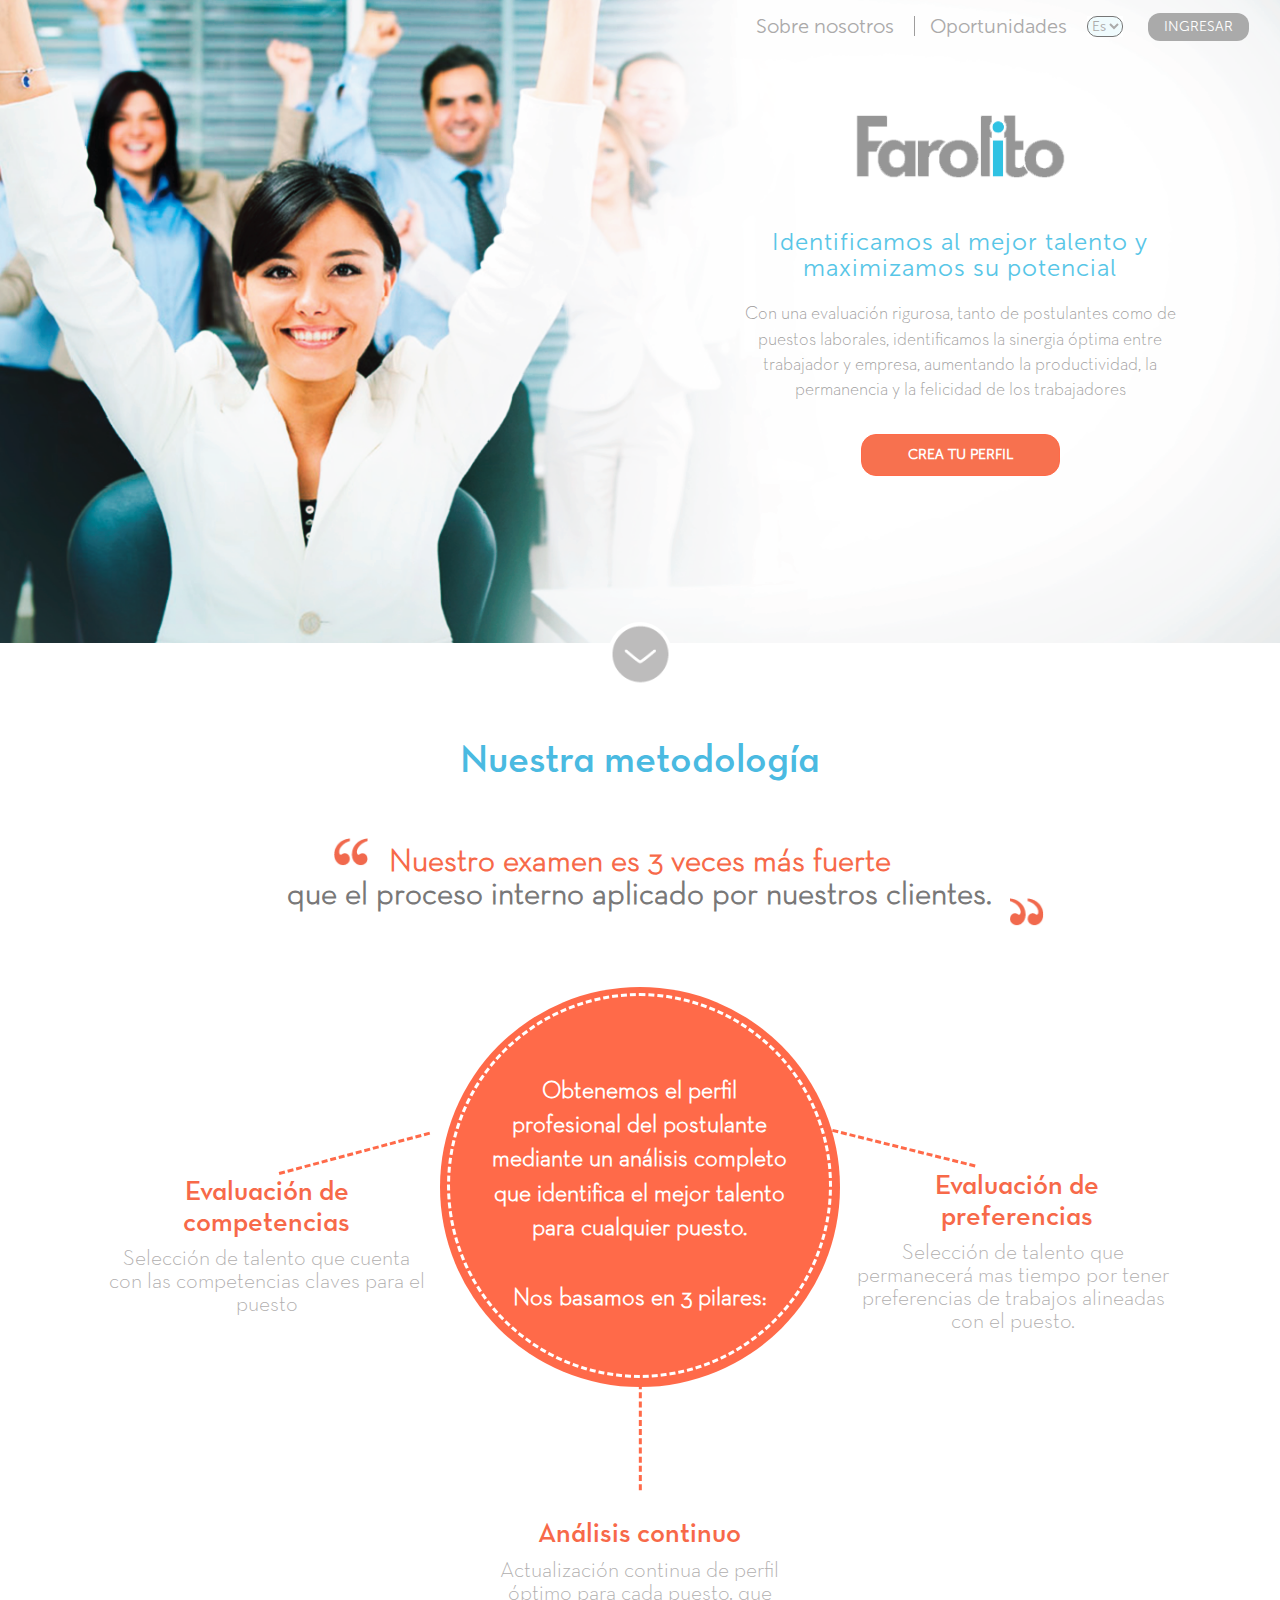
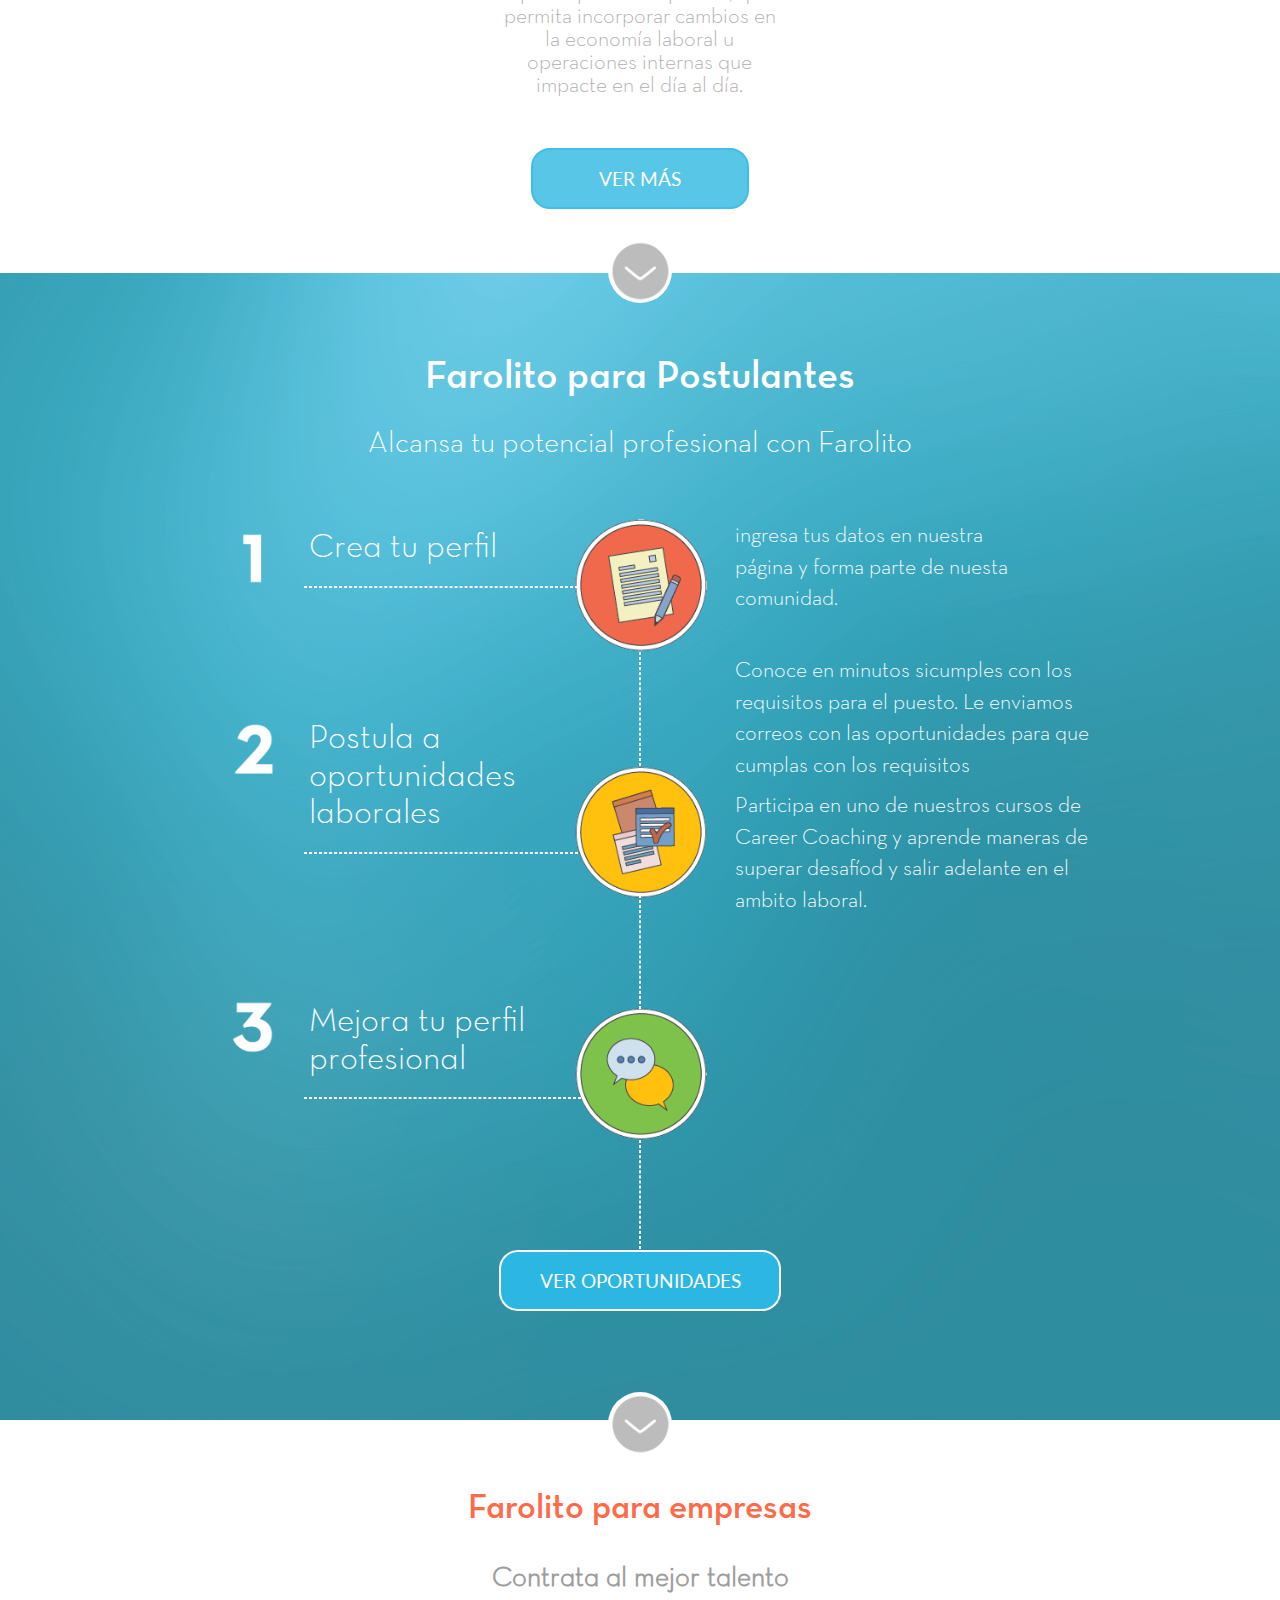
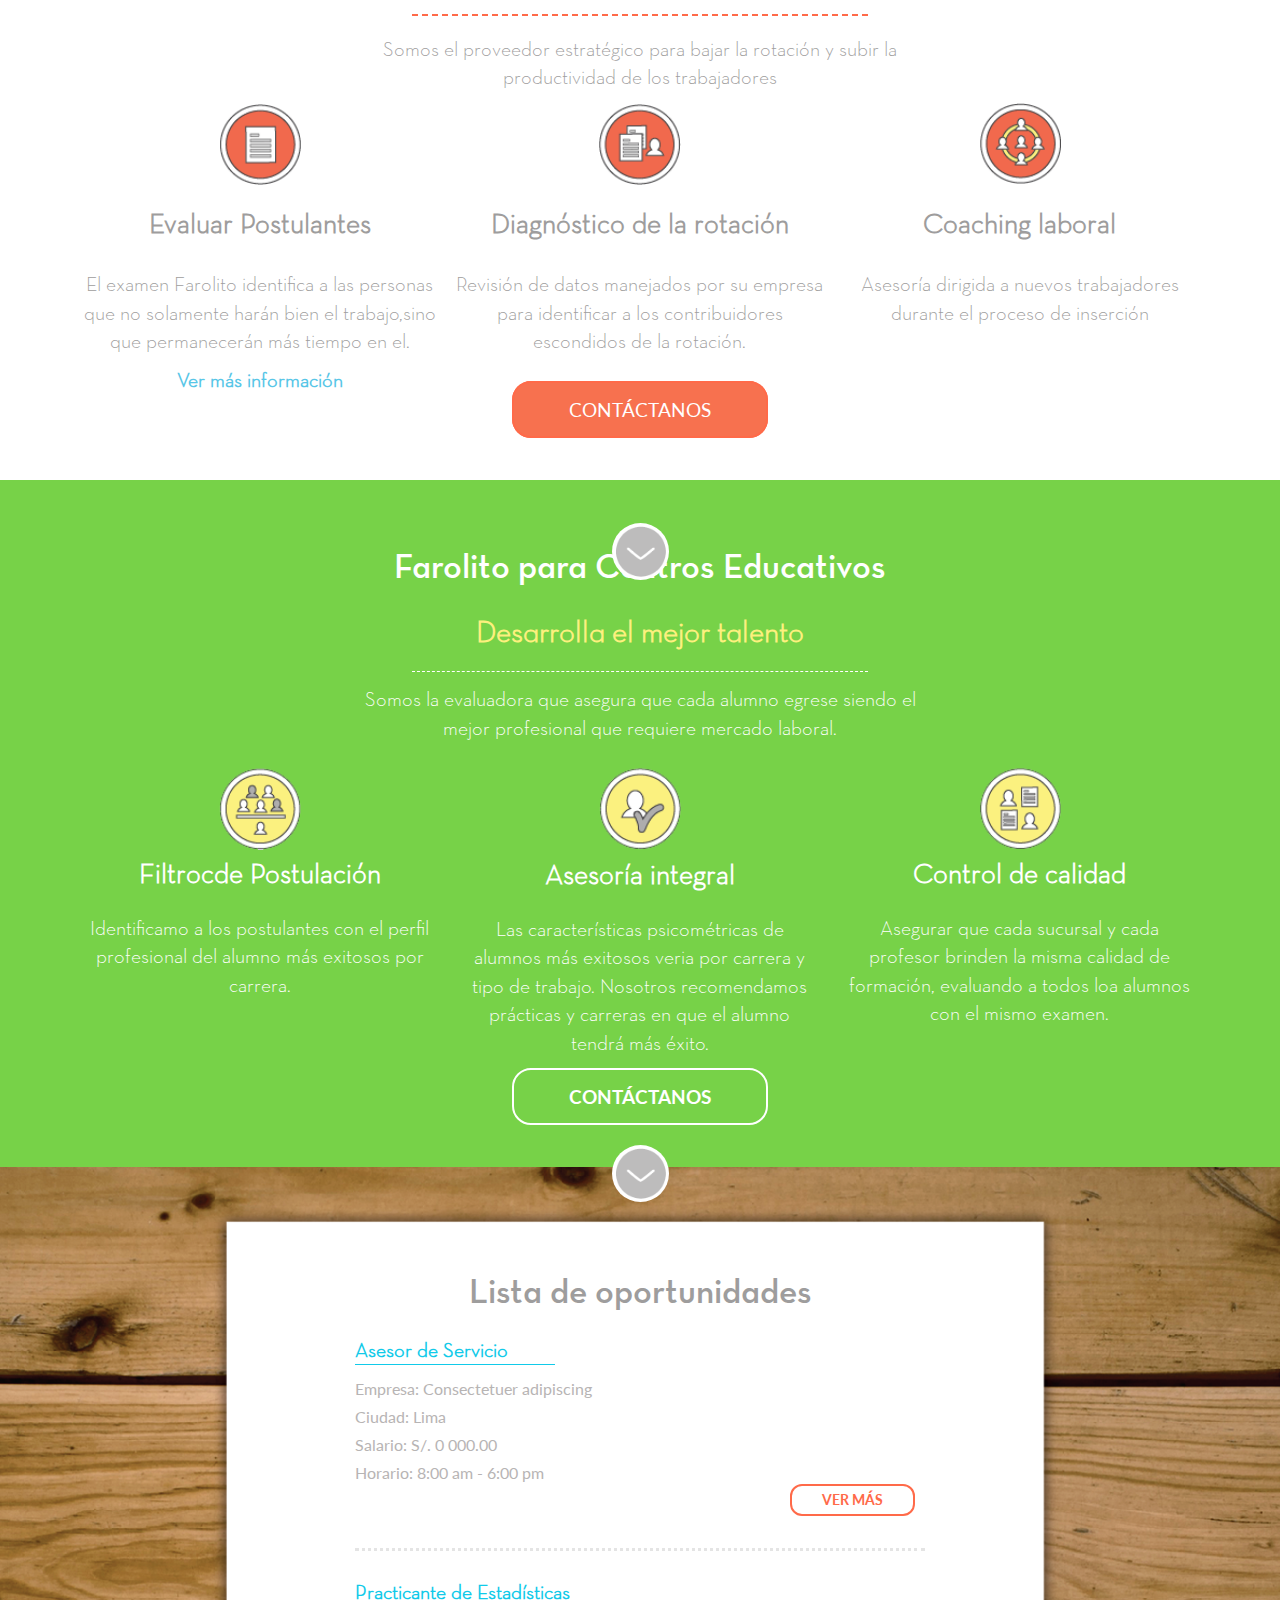
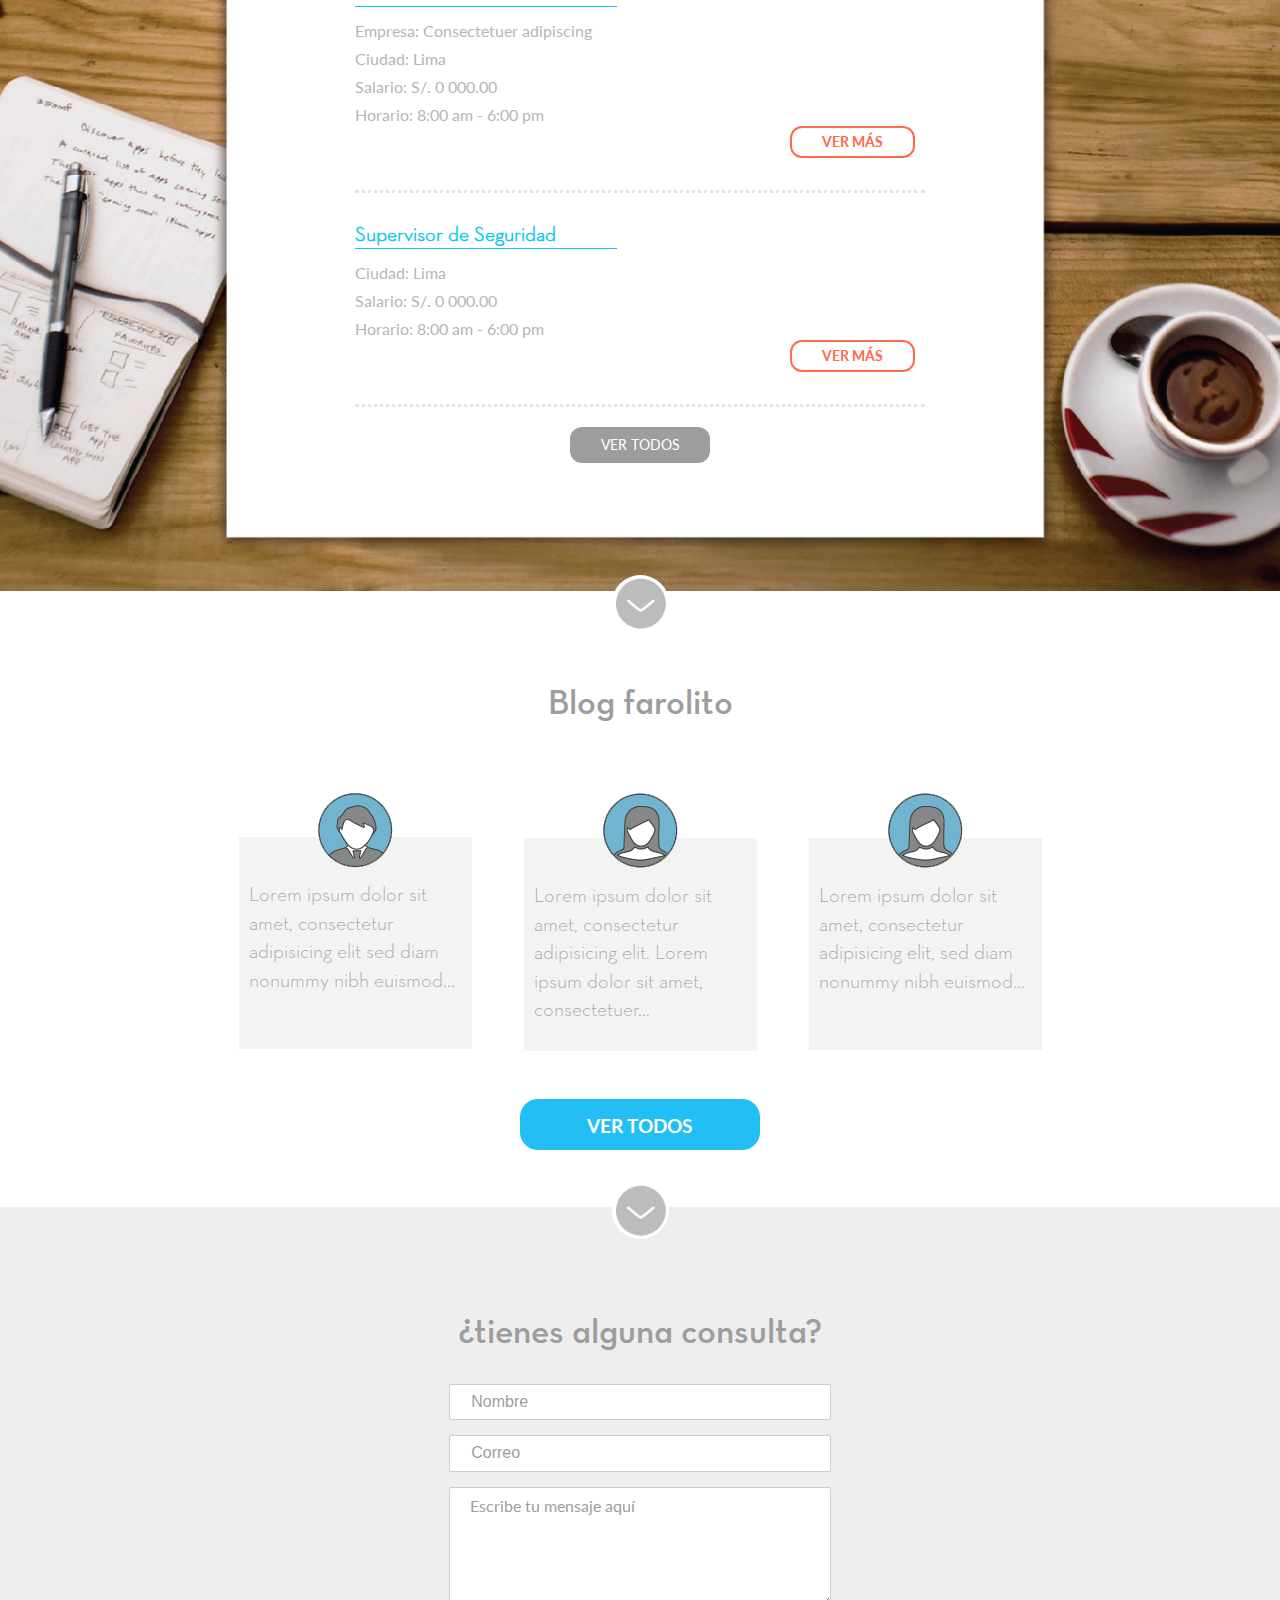
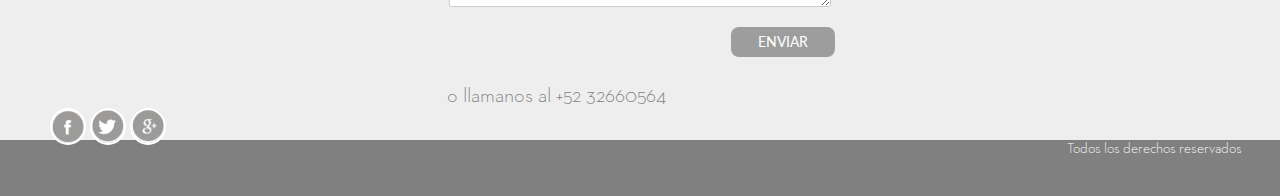
==== desktop/Farolito-master/farolito/index.html @ cf62aa0d "separando sección" ====
<!DOCTYPE>
<html>
	<head>
		<title>Farolito</title>
		<meta charset="utf-8">
		<link rel="icon" type="image/png" href="iconos/iconos-20-1.png">
		<link href='http://fonts.googleapis.com/css?family=Lato' rel='stylesheet' type='text/css'>
		<meta name="viewport" content="width=device-width, initial-scale=1.0, user-scalable=no">
		<link rel="stylesheet" type="text/css" href="stylesheets/main.css">
	</head>
	<body>
		<div class="container-fluid">
		<!-- home -->
			<section class="homepage">
				<nav class="navbar navbar-default nav-home">
					<div class="navbar-header">
						<a href="">
							<img src="iconos/iconos-20-1.png" class="logo-nav">
						</a>
						<button type="button" class="navbar-toggle collapsed" data-toggle="collapse" data-target="#bs-example-navbar-collapse-1">
						<span class="sr-only">Toggle navigation</span>
						<span class="icon-bar"></span>
						<span class="icon-bar"></span>
						<span class="icon-bar"></span>
						</button>
					</div>
					<div class="collapse navbar-collapse nav-lista" id="bs-example-navbar-collapse-1">
						<ul class="nav navbar-nav navbar-right">
							<li><a href="nosotros.html">Sobre nosotros</a></li>
							<li class="link-oportunidad"><a href="#oportunidades">Oportunidades</a></li>
							<li>
								<div class="styleSelect">
								<select>
									<option>Es</option>
									<option>In</option>
								</select>
							</div>
							</li>
							<form class="navbar-form navbar-left nav-home-boton" role="search">
								<button type="submit" class=" btn-default boton-home" data-toggle="modal" data-target=".bs-example-modal-lg">INGRESAR</button>
									<div class="modal fade bs-example-modal-lg" tabindex="-1" role="dialog" aria-labelledby="myLargeModalLabel" aria-hidden="true">
  									<div class="modal-dialog modal-lg">
									    <div class="modal-content">
									    	<div class="contactanos tex-center">
									    		<h2>Ingresa tu cuenta</h2>
									      	<input type="text" nombre="nombres" placeholder="Usuario">
													<input type="text" nombre="e-mail" placeholder="Contraseña">
									    	</div>
									    	<button type="submit" class=" botonpop btn-default boton-home" data-toggle="modal" data-target=".bs-example-modal-md">INGRESAR</button>
									    	<div class="preguntas">
													<p>¿Olvidaste tu contraseña?<br></p>
													<p>¿No estás resgistrado? creo tu cuenta aquí</p>
										 		</div>
									    </div>
							  		</div>
									</div>
							</form>
						</ul>
					</div>
				</nav>
				<div class="row">
					<div class="col-sm-6 mt-63"></div>
					<div class="col-md-6 col-sm-6 text-center text-principal">
						<div class="logo">
							<img src="iconos/iconos-20.png">
						</div>
						<div class="inicio-home">
							<div class="lema">
								<h1>Identificamos al mejor talento y maximizamos su potencial</h1>
							</div>
							<div class="descripcion">
								<p class="hidden-xs">Con una evaluación rigurosa, tanto de postulantes como de puestos laborales, identificamos la sinergia óptima entre trabajador y empresa, aumentando la productividad, la permanencia y la felicidad de los trabajadores</p>
								<p class="hidden-sm hidden-md hidden-lg">Con una evaluación rigurosa, identificamos la sinergia óptima entre trabajador y empresa, aumentando la productividad, la permanencia y la felicidad de los trabajadores.</p>
							</div>
						</div>
						<img class=" img-media hidden-sm hidden-md hidden-lg"src="img/img-05.jpg">
						<a href=""class="boton-perfil">CREA TU PERFIL</a>
					</div>
				</div>
				<div class="arrow-homepage text-center hidden-xs">
					<a href="#metodologia">
						<img src="iconos/iconos-15.png">
					</a>
				</div>
			</section>
		<!-- termina HOME -->
		<!-- metodología -->
			<section id="metodologia"class="metodologia text-center">
				<h2 class="subtitulos">Nuestra metodología</h2>
				<div class="row ">
					<div class="col-md-1 col-sm-1 hidden-xs comilla-izquierda">
						<img src="iconos/iconos-17.png">
					</div>	
					<div class="col-sm-10 metodo-intro">
						<p class="hidden-xs">Nuestro examen es 3 veces más fuerte </p>
						<h5 class="hidden-xs">que el proceso interno aplicado por nuestros clientes.</h5>
					</div>	
					<div class="col-sm-1 hidden-xs comilla-derecha">
						<a href="#metodologia">
							<img src="iconos/iconos-18.png">
						</a>
					</div>
				</div>
				<div class="row pilares">
					<div class="col-md-1"></div>
					<div class="col-sm-3 pilar-1">
						<div class="line-izquierda hidden-xs"></div>
						<h3>Evaluación de competencias</h3>
						<span>Selección de talento que cuenta con las competencias claves para el puesto</span>
					</div>
					<div class="line-metodo hidden-sm hidden-md hidden-lg"></div>
					<div class="col-sm-4">
						<div class="circulo-externo hidden-xs">
							<div class="circulo-interno">
								<div class="home-metodologia">
									<p>Obtenemos el perfil profesional del postulante mediante un análisis completo que identifica el mejor talento para cualquier puesto.</p>
									<div class="circulo-p">
										<p>Nos basamos en 3 pilares:</p>
									</div>
								</div>
								<div class="hover-metodologia hidden">
									<h2>"El corazón de nuestra metodología es nuestro propio examen"</h2>
									<img src="img/img-m.png">
								</div>
							</div>
						</div>
						<div class="line-pilar-vertical hidden-xs"></div>
						<div class="pilar-2">
							<h3>Análisis continuo</h3>
							<span>Actualización continua de perfil óptimo para cada puesto, que permita incorporar cambios en la economía laboral u operaciones internas que impacte en el día al día.</span>
							<div class="boton-metodlogia hidden-xs">VER MÁS</div>
						</div>
					</div>
					<div class="line-metodo hidden-sm hidden-md hidden-lg"></div>
					<div class="col-sm-3 pilar-3">
						<div class="line-derecha hidden-xs"></div>
						<h3>Evaluación de preferencias</h3>
						<span>Selección de talento que permanecerá mas tiempo por tener preferencias de trabajos alineadas con el puesto.<span>
					</div>
				</div>
				<div class="arrow-homepage-metodolo text-center hidden-xs">
					<a href="#postulantes">
						<img src="iconos/iconos-15.png">
					</a>
				</div>
			</section>
		<!-- termino de Metodología -->
		<!-- farolito para Postulantes -->
			<section id="postulantes" class="farolito-postulantes text-center">
				<div class="container">
					<h2>Farolito para Postulantes</h2>
					<p class="hidden-xs">Alcansa tu potencial profesional con Farolito</p>
					<div class="row postulante-perfil">
						<div class="col-sm-2 number-one-postulantes">
							<img src="iconos/numeros-39.png">
						</div>
						<div class="col-sm-3 perfil-postulante">
							<h4 class="hidden-xs">Crea tu perfil</h4>
							<!-- <div class="line-postulante-horizontal"></div> -->
						</div>
						<div class="col-sm-2 postulantes-1 img-postulantes">
							<img src="iconos/iconos-09-1.png">
							<h4  class="perfil hidden-sm hidden-md hidden-lg">Crea tu perfil</h4>
								<div class="hidden-sm hidden-md hidden-lg line-perfil"></div>
							<div class="line-postulante-vertical-1 hidden-xs"></div>
						</div>
						<div class="line-postulante-horizontal-1 hidden-xs"></div>
						<div class="col-sm-3 text-left">
							<span class="ingresa-page">ingresa tus datos en nuestra página y forma parte de nuesta comunidad.</span>
						</div>
					</div>
					<div class="row oportunidad-perfil">
						<div class="col-sm-2 number-two-postulantes">
							<img src="iconos/numeros-37.png">
						</div>
						<div class="col-sm-3 oportunidad-postulante-2 text-left">
							<h4 class="hidden-xs">Postula a oportunidades laborales</h4>
						</div>
						<div class="col-sm-2 img-postulantes-2">
							<img src="iconos/iconos-10-.png">
							<h4 class="postula-2 hidden-s hidden-md hidden-lg">Postula a oportunidades laborales</h4>
							<div class="hidden-sm hidden-md hidden-lg line-perfil"></div>
							<div class="line-postulante-vertical-2 hidden-xs"></div>
						</div>
						<div class="line-postulante-horizontal hidden-xs"></div>
						<div class="col-sm-4 parrafo-2 text-left">
							<span>Conoce en minutos sicumples con los requisitos para el puesto. Le enviamos correos con las  oportunidades para que cumplas con los requisitos </span>
						</div>
					</div>
					<div class="row perfil-profesional">
						<div class="col-sm-2 number-tree-postulantes">
							<img src="iconos/numeros-38.png">
						</div>
						<div class="col-sm-3 oportunidad-postulante-3 text-left">
							<h4>Mejora tu perfil profesional</h4>
							<div class="hidden-sm hidden-md hidden-lg line-perfil-3"></div>
							<!-- <div class="line-postulante-horizontal"></div> -->
						</div>
						<div class="col-sm-2 img-postulantes-3">
							<img src="iconos/iconos-11-1.png">
							<div class="line-postulante-vertical-3 hidden-xs"></div>
						</div>
						<div class="line-postulante-horizontal-3 hidden-xs"></div>
						<div class="col-sm-4 perfil-pparrafo-3 text-left">
							<span>Participa en uno de nuestros cursos de Career Coaching y aprende maneras de superar desafíod y salir adelante en el ambito laboral.</span>
						</div>
					</div>
				</div>
				<div class="boton-naranja hidden-xs">VER OPORTUNIDADES</div>
				<div class="arrow-homepage-postulantes text-center hidden-xs">
					<a href="#empresas">
						<img src="iconos/iconos-15.png">
					</a>
				</div>
			</section>	
		<!-- termino de postulantes -->
		<!-- farolito para empresas-->
			<section id="empresas" class="container farolito-empresas  text-center">
				<h2>Farolito para empresas</h2>
				<h4>Contrata al mejor talento</h4>
				<div class="line4"></div>
				<div class="row p-empresas">
					<div class="col-sm-3"></div>
					<div class="col-sm-6">
						<p class="hidden-xs">Somos el proveedor estratégico para bajar la rotación y subir la productividad de los trabajadores</p>
					</div>
				</div>
				<div class="row empresas">
					<div class="col-sm-4 fa-empresas">
						<img src="iconos/iconos-03.png">
						<h5>Evaluar Postulantes</h5>
						<p>El examen Farolito identifica a las personas que no solamente harán bien el trabajo,sino que permanecerán más tiempo en el.</p>
						<span>Ver más información</span>
					</div>
					<div class="col-sm-4 fa-empresas">
						<img src="iconos/iconos-04.png">
						<h5>Diagnóstico de la rotación</h5>
						<p>Revisión de datos manejados por su empresa para identificar a los contribuidores escondidos de la rotación.</p>
					</div>
					<div class="col-sm-4 fa-empresas">
						<img src="iconos/iconos-05.png">
						<h5>Coaching laboral</h5>
						<p>Asesoría dirigida a nuevos trabajadores durante el proceso de inserción</p>
					</div>
				</div>
				<a href=""class="btn3">CONTÁCTANOS</a>
					<div class="arrow-homepage-empresas text-center hidden-xs">
						<a href="#educativos">
							<img src="iconos/iconos-15.png">
						</a>
					</div>
			</section>
		<!-- termino de farolito para empresas -->
		<!-- farolito para centros educativos -->
			<section id="educativos" class="farolito-educativas">
				<div class="container educativos text-center">
					<h2>Farolito para Centros Educativos</h2>
					<h4>Desarrolla el mejor talento</h4>
					<div class="line4"></div>
					<div class="row p-educativas">
						<div class="col-sm-3"></div>
						<div class="col-sm-6 hidden-xs">
							<p>Somos la evaluadora que asegura que cada alumno egrese siendo el mejor profesional que requiere mercado laboral.</p>
						</div>
					</div>
					<div class="row educativas">
						<div class="col-sm-4 fa-educativas">
							<img src="iconos/iconos-06-1.png">
							<h5>Filtrocde Postulación</h5>
							<p>Identificamo a los postulantes con el perfil profesional del alumno más exitosos por carrera.</p>
							
						</div>
						<div class="col-sm-4 fa-educativas">
							<img src="iconos/iconos-07-1.png">
							<h5>Asesoría integral</h5>
							<p>Las características psicométricas de alumnos más exitosos veria por carrera y tipo de trabajo. Nosotros recomendamos prácticas y carreras en que el alumno tendrá más éxito.</p>
						</div>
						<div class="col-sm-4 fa-educativas">
							<img src="iconos/iconos-08-1.png">
							<h5>Control de calidad</h5>
							<p>Asegurar que cada sucursal y cada profesor brinden la misma calidad de formación, evaluando a todos loa alumnos con el mismo examen.</p>
						</div>
					</div>
					<a href=""class="btn4">CONTÁCTANOS</a>
					<div class="arrow-homepage-educativas text-center hidden-xs">
						<a href="#oportunidades">
							<img src="iconos/iconos-15.png">
						</a>
					</div>
				</div>
			</section>
		<!-- termino farolito para centros educativos -->
		<!-- comienza lista de oportunidades -->
			<section id="oportunidades" class="oportunidades back-img hidden-xs">
				<div class="container">
					<div class="row">
						<div class="col-md-3"></div>
						<div class="col-md-6">
							<div class="subtitulo-oportunidades">
								<h2>Lista de oportunidades</h2>
								<div class="row">
									<div class="col-md-6 lista-oportunidades">
										<h5>Asesor de Servicio</h5>
										<ul>
											<li>Empresa: Consectetuer adipiscing</li>
											<li>Ciudad: Lima</li>
											<li>Salario: S/. 0 000.00</li>
											<li>Horario: 8:00 am - 6:00 pm</li>
										</ul>
									</div>
								</div>
								<div class="row">
									<div class="col-md-6"></div>
									 <div class="col-md-6 btn-ver-mas">
											<div class="btn">VER MÁS</div>
									 </div>
								</div>
								<div class="line-separator"></div>
								<div class="row">
									<div class="col-md-6 lista-oportunidades-2">
										<h5 class="line-oportunidad">Practicante de Estadísticas</h5>
										<ul>
											<li>Empresa: Consectetuer adipiscing</li>
											<li>Ciudad: Lima</li>
											<li>Salario: S/. 0 000.00</li>
											<li>Horario: 8:00 am - 6:00 pm</li>
										</ul>
									</div>
								</div>
								<div class="row">
									<div class="col-md-6"></div>
									<div class="col-md-6 btn-ver-mas">
										<div class="btn">VER MÁS</div>
									</div>
								</div>
								<div class="line-separator"></div>
								<div class="row">
									<div class="col-md-6 lista-oportunidades-2">
										<h5>Supervisor de Seguridad</h5>
										<ul>
											<li>Ciudad: Lima</li>
											<li>Salario: S/. 0 000.00</li>
											<li>Horario: 8:00 am - 6:00 pm</li>
										</ul>
									</div>
								</div>
								<div class="row">
									<div class="col-md-6"></div>
									<div class="col-md-6 btn-ver-mas">
										<div class="btn">VER MÁS</div>
									</div>
								</div>
								<div class="line-separator"></div>
							</div>
							<div class="boton-ver-todos">
								<a href=""class="btn">VER TODOS</a>
							</div>
						</div>
					</div>
					<div class="arrow-homepage-lista text-center hidden-xs">
						<a href="#blog">
							<img src="iconos/iconos-15.png">
						</a>
					</div>
				</div>
			</section>
		<!-- termina lista de oportunidades -->
		<!-- comienzo del blog -->
			<section id="blog"class="blog">
				<div class="container blog-2">
					<h2>Blog farolito</h2>
						<div class="row">
							<div class="col-md-1-5"></div>
							<div class="col-md-3 blog-comentario">
								<div class="blog-img text-center">
									<img src="iconos/iconos-22-1.png">
								</div>
								<a href="blog.html">
									<div class="comentario">
										<p>Lorem ipsum dolor sit amet, consectetur adipisicing elit sed diam nonummy nibh euismod...</p>
									</div>
								</a>
							</div>
							<div class="col-md-3 blog-comentario">
								<div class="blog-img text-center">
									<img src="iconos/iconos-23-1.png">
								</div>
								<div class="comentario-2">
									<p>Lorem ipsum dolor sit amet, consectetur adipisicing elit. Lorem ipsum dolor sit amet, consectetuer...</p>
								</div>
							</div>
							<div class="col-md-3 blog-comentario">
								<div class="blog-img text-center">
									<img src="iconos/iconos-23-1.png">
								</div>
								<div class="comentario">
									<p>Lorem ipsum dolor sit amet, consectetur adipisicing elit, sed diam nonummy nibh euismod...</p>
								</div>
							</div>
						</div>
						<div class="boton-ver-todos2 text-center">
							<a href=""class="btn">VER TODOS</a>
						</div>
						<div class="arrow-homepage-blog text-center hidden-xs">
							<a href="#correo">
								<img src="iconos/iconos-15.png">
							</a>
						</div>
					</div>
			</section>	
		<!-- termino del blog -->
		<!-- correo -->
			<section id="correo"class="correo text-left">
					<div class="container">
						<h2>¿tienes alguna consulta?</h2>
						<div class="row">
							<div class="col-sm-3"></div>
							<div class="col-md-6">
								<div class="contact">
									<div class="formulario">
										<input type="text" nombre="nombres" placeholder="Nombre">
										<input type="text" nombre="e-mail" placeholder="Correo">
										<textarea class="mensaje" type="text" nombre="sms" placeholder="Escribe tu mensaje aquí"></textarea>
									</div>
						   	 	<a href=""class="boton-correo">ENVIAR</a>
								</div>
								<div class="telefono">
									<span>o llamanos al +52 32660564</span>
								</div>
							</div>
						</div>
					</div>
			</section>
		<!-- fin del correo -->
		<!-- footer -->
			<section class="footer">
				<div class="row">
					<div class="col-md-2">
						<div class="footer-logo clearfix">
							<img src="iconos/iconos-12.png">
							<img src="iconos/iconos-13.png">
							<img src="iconos/iconos-14.png">
						</div>
					</div>
					<div class="col-md-8"></div>
					<div class="col-md-2 footer-drchs-reservados">
						<span>Todos los derechos reservados</span>
					</div>
				</div>
			</section>
		<!-- fin de footer -->

			<script src="https://ajax.googleapis.com/ajax/libs/jquery/1.11.2/jquery.min.js"></script>
			<!-- Javascripts de Bootstrap -->
			<script src="javascripts/b3/dropdown.js"></script>
			<script src="javascripts/b3/collapse.js"></script>
			<script src="javascripts/bootstrap/js/bootstrap.min.js"></script>
			<script src="javascripts/b3/transition.js"></script>
			<script src="farolito.js"></script>
			<script>
				$(function() {
				  $('a[href*=#]:not([href=#])').click(function() {
				    if (location.pathname.replace(/^\//,'') == this.pathname.replace(/^\//,'') && location.hostname == this.hostname) {
				      var target = $(this.hash);
				      target = target.length ? target : $('[name=' + this.hash.slice(1) +']');
				      if (target.length) {
				        $('html,body').animate({
				          scrollTop: target.offset().top
				        }, 1000);
				        return false;
				      }
				    }
				  });
				});
			</script>
	</body>	
</html>
---- desktop/Farolito-master/farolito/stylesheets/main.css ----
@charset "UTF-8";
/*========================================
=            Bootstrap                   =
========================================*/
/*========================================
=          Twitter Bootstrap 3.2      =
========================================*/
/*! normalize.css v3.0.2 | MIT License | git.io/normalize */
html {
  font-family: sans-serif;
  -ms-text-size-adjust: 100%;
  -webkit-text-size-adjust: 100%; }

body {
  margin: 0; }

article,
aside,
details,
figcaption,
figure,
footer,
header,
hgroup,
main,
menu,
nav,
section,
summary {
  display: block; }

audio,
canvas,
progress,
video {
  display: inline-block;
  vertical-align: baseline; }

audio:not([controls]) {
  display: none;
  height: 0; }

[hidden],
template {
  display: none; }

a {
  background-color: transparent; }

a:active,
a:hover {
  outline: 0; }

abbr[title] {
  border-bottom: 1px dotted; }

b,
strong {
  font-weight: bold; }

dfn {
  font-style: italic; }

h1 {
  font-size: 2em;
  margin: 0.67em 0; }

mark {
  background: #ff0;
  color: #000; }

small {
  font-size: 80%; }

sub,
sup {
  font-size: 75%;
  line-height: 0;
  position: relative;
  vertical-align: baseline; }

sup {
  top: -0.5em; }

sub {
  bottom: -0.25em; }

img {
  border: 0; }

svg:not(:root) {
  overflow: hidden; }

figure {
  margin: 1em 40px; }

hr {
  -moz-box-sizing: content-box;
  box-sizing: content-box;
  height: 0; }

pre {
  overflow: auto; }

code,
kbd,
pre,
samp {
  font-family: monospace, monospace;
  font-size: 1em; }

button,
input,
optgroup,
select,
textarea {
  color: inherit;
  font: inherit;
  margin: 0; }

button {
  overflow: visible; }

button,
select {
  text-transform: none; }

button,
html input[type="button"],
input[type="reset"],
input[type="submit"] {
  -webkit-appearance: button;
  cursor: pointer; }

button[disabled],
html input[disabled] {
  cursor: default; }

button::-moz-focus-inner,
input::-moz-focus-inner {
  border: 0;
  padding: 0; }

input {
  line-height: normal; }

input[type="checkbox"],
input[type="radio"] {
  box-sizing: border-box;
  padding: 0; }

input[type="number"]::-webkit-inner-spin-button,
input[type="number"]::-webkit-outer-spin-button {
  height: auto; }

input[type="search"] {
  -webkit-appearance: textfield;
  -moz-box-sizing: content-box;
  -webkit-box-sizing: content-box;
  box-sizing: content-box; }

input[type="search"]::-webkit-search-cancel-button,
input[type="search"]::-webkit-search-decoration {
  -webkit-appearance: none; }

fieldset {
  border: 1px solid #c0c0c0;
  margin: 0 2px;
  padding: 0.35em 0.625em 0.75em; }

legend {
  border: 0;
  padding: 0; }

textarea {
  overflow: auto; }

optgroup {
  font-weight: bold; }

table {
  border-collapse: collapse;
  border-spacing: 0; }

td,
th {
  padding: 0; }

* {
  -webkit-box-sizing: border-box;
  -moz-box-sizing: border-box;
  box-sizing: border-box; }

*:before,
*:after {
  -webkit-box-sizing: border-box;
  -moz-box-sizing: border-box;
  box-sizing: border-box; }

html {
  font-size: 10px;
  -webkit-tap-highlight-color: transparent; }

body {
  font-family: "Helvetica Neue", Helvetica, Arial, sans-serif;
  font-size: 14px;
  line-height: 1.42857;
  color: #333333;
  background-color: #fff; }

input,
button,
select,
textarea {
  font-family: inherit;
  font-size: inherit;
  line-height: inherit; }

a {
  color: #337ab7;
  text-decoration: none; }
  a:hover, a:focus {
    color: #23527c;
    text-decoration: underline; }
  a:focus {
    outline: thin dotted;
    outline: 5px auto -webkit-focus-ring-color;
    outline-offset: -2px; }

figure {
  margin: 0; }

img {
  vertical-align: middle; }

.img-responsive {
  display: block;
  max-width: 100%;
  height: auto; }

.img-rounded {
  border-radius: 6px; }

.img-thumbnail {
  padding: 4px;
  line-height: 1.42857;
  background-color: #fff;
  border: 1px solid #ddd;
  border-radius: 4px;
  -webkit-transition: all 0.2s ease-in-out;
  -o-transition: all 0.2s ease-in-out;
  transition: all 0.2s ease-in-out;
  display: inline-block;
  max-width: 100%;
  height: auto; }

.img-circle {
  border-radius: 50%; }

hr {
  margin-top: 20px;
  margin-bottom: 20px;
  border: 0;
  border-top: 1px solid #eeeeee; }

.sr-only {
  position: absolute;
  width: 1px;
  height: 1px;
  margin: -1px;
  padding: 0;
  overflow: hidden;
  clip: rect(0, 0, 0, 0);
  border: 0; }

.sr-only-focusable:active, .sr-only-focusable:focus {
  position: static;
  width: auto;
  height: auto;
  margin: 0;
  overflow: visible;
  clip: auto; }

[role="button"] {
  cursor: pointer; }

/*! Source: https://github.com/h5bp/html5-boilerplate/blob/master/src/css/main.css */
@media print {
  *,
  *:before,
  *:after {
    background: transparent !important;
    color: #000 !important;
    box-shadow: none !important;
    text-shadow: none !important; }

  a,
  a:visited {
    text-decoration: underline; }

  a[href]:after {
    content: " (" attr(href) ")"; }

  abbr[title]:after {
    content: " (" attr(title) ")"; }

  a[href^="#"]:after,
  a[href^="javascript:"]:after {
    content: ""; }

  pre,
  blockquote {
    border: 1px solid #999;
    page-break-inside: avoid; }

  thead {
    display: table-header-group; }

  tr,
  img {
    page-break-inside: avoid; }

  img {
    max-width: 100% !important; }

  p,
  h2,
  h3 {
    orphans: 3;
    widows: 3; }

  h2,
  h3 {
    page-break-after: avoid; }

  select {
    background: #fff !important; }

  .navbar {
    display: none; }

  .btn > .caret,
  .dropup > .btn > .caret {
    border-top-color: #000 !important; }

  .label {
    border: 1px solid #000; }

  .table {
    border-collapse: collapse !important; }
    .table td,
    .table th {
      background-color: #fff !important; }

  .table-bordered th,
  .table-bordered td {
    border: 1px solid #ddd !important; } }
h1, h2, h3, h4, h5, h6,
.h1, .h2, .h3, .h4, .h5, .h6 {
  font-family: inherit;
  font-weight: 500;
  line-height: 1.1;
  color: inherit; }
  h1 small,
  h1 .small, h2 small,
  h2 .small, h3 small,
  h3 .small, h4 small,
  h4 .small, h5 small,
  h5 .small, h6 small,
  h6 .small,
  .h1 small,
  .h1 .small, .h2 small,
  .h2 .small, .h3 small,
  .h3 .small, .h4 small,
  .h4 .small, .h5 small,
  .h5 .small, .h6 small,
  .h6 .small {
    font-weight: normal;
    line-height: 1;
    color: #777777; }

h1, .h1,
h2, .h2,
h3, .h3 {
  margin-top: 20px;
  margin-bottom: 10px; }
  h1 small,
  h1 .small, .h1 small,
  .h1 .small,
  h2 small,
  h2 .small, .h2 small,
  .h2 .small,
  h3 small,
  h3 .small, .h3 small,
  .h3 .small {
    font-size: 65%; }

h4, .h4,
h5, .h5,
h6, .h6 {
  margin-top: 10px;
  margin-bottom: 10px; }
  h4 small,
  h4 .small, .h4 small,
  .h4 .small,
  h5 small,
  h5 .small, .h5 small,
  .h5 .small,
  h6 small,
  h6 .small, .h6 small,
  .h6 .small {
    font-size: 75%; }

h1, .h1 {
  font-size: 36px; }

h2, .h2 {
  font-size: 30px; }

h3, .h3 {
  font-size: 24px; }

h4, .h4 {
  font-size: 18px; }

h5, .h5 {
  font-size: 14px; }

h6, .h6 {
  font-size: 12px; }

p {
  margin: 0 0 10px; }

.lead {
  margin-bottom: 20px;
  font-size: 16px;
  font-weight: 300;
  line-height: 1.4; }
  @media (min-width: 768px) {
    .lead {
      font-size: 21px; } }

small,
.small {
  font-size: 85%; }

mark,
.mark {
  background-color: #fcf8e3;
  padding: .2em; }

.text-left {
  text-align: left; }

.text-right {
  text-align: right; }

.text-center {
  text-align: center; }

.text-justify {
  text-align: justify; }

.text-nowrap {
  white-space: nowrap; }

.text-lowercase {
  text-transform: lowercase; }

.text-uppercase, .initialism {
  text-transform: uppercase; }

.text-capitalize {
  text-transform: capitalize; }

.text-muted {
  color: #777777; }

.text-primary {
  color: #337ab7; }

a.text-primary:hover {
  color: #286090; }

.text-success {
  color: #3c763d; }

a.text-success:hover {
  color: #2b542c; }

.text-info {
  color: #31708f; }

a.text-info:hover {
  color: #245269; }

.text-warning {
  color: #8a6d3b; }

a.text-warning:hover {
  color: #66512c; }

.text-danger {
  color: #a94442; }

a.text-danger:hover {
  color: #843534; }

.bg-primary {
  color: #fff; }

.bg-primary {
  background-color: #337ab7; }

a.bg-primary:hover {
  background-color: #286090; }

.bg-success {
  background-color: #dff0d8; }

a.bg-success:hover {
  background-color: #c1e2b3; }

.bg-info {
  background-color: #d9edf7; }

a.bg-info:hover {
  background-color: #afd9ee; }

.bg-warning {
  background-color: #fcf8e3; }

a.bg-warning:hover {
  background-color: #f7ecb5; }

.bg-danger {
  background-color: #f2dede; }

a.bg-danger:hover {
  background-color: #e4b9b9; }

.page-header {
  padding-bottom: 9px;
  margin: 40px 0 20px;
  border-bottom: 1px solid #eeeeee; }

ul,
ol {
  margin-top: 0;
  margin-bottom: 10px; }
  ul ul,
  ul ol,
  ol ul,
  ol ol {
    margin-bottom: 0; }

.list-unstyled {
  padding-left: 0;
  list-style: none; }

.list-inline {
  padding-left: 0;
  list-style: none;
  margin-left: -5px; }
  .list-inline > li {
    display: inline-block;
    padding-left: 5px;
    padding-right: 5px; }

dl {
  margin-top: 0;
  margin-bottom: 20px; }

dt,
dd {
  line-height: 1.42857; }

dt {
  font-weight: bold; }

dd {
  margin-left: 0; }

.dl-horizontal dd:before, .dl-horizontal dd:after {
  content: " ";
  display: table; }
.dl-horizontal dd:after {
  clear: both; }
@media (min-width: 768px) {
  .dl-horizontal dt {
    float: left;
    width: 160px;
    clear: left;
    text-align: right;
    overflow: hidden;
    text-overflow: ellipsis;
    white-space: nowrap; }
  .dl-horizontal dd {
    margin-left: 180px; } }

abbr[title],
abbr[data-original-title] {
  cursor: help;
  border-bottom: 1px dotted #777777; }

.initialism {
  font-size: 90%; }

blockquote {
  padding: 10px 20px;
  margin: 0 0 20px;
  font-size: 17.5px;
  border-left: 5px solid #eeeeee; }
  blockquote p:last-child,
  blockquote ul:last-child,
  blockquote ol:last-child {
    margin-bottom: 0; }
  blockquote footer,
  blockquote small,
  blockquote .small {
    display: block;
    font-size: 80%;
    line-height: 1.42857;
    color: #777777; }
    blockquote footer:before,
    blockquote small:before,
    blockquote .small:before {
      content: '\2014 \00A0'; }

.blockquote-reverse,
blockquote.pull-right {
  padding-right: 15px;
  padding-left: 0;
  border-right: 5px solid #eeeeee;
  border-left: 0;
  text-align: right; }
  .blockquote-reverse footer:before,
  .blockquote-reverse small:before,
  .blockquote-reverse .small:before,
  blockquote.pull-right footer:before,
  blockquote.pull-right small:before,
  blockquote.pull-right .small:before {
    content: ''; }
  .blockquote-reverse footer:after,
  .blockquote-reverse small:after,
  .blockquote-reverse .small:after,
  blockquote.pull-right footer:after,
  blockquote.pull-right small:after,
  blockquote.pull-right .small:after {
    content: '\00A0 \2014'; }

address {
  margin-bottom: 20px;
  font-style: normal;
  line-height: 1.42857; }

code,
kbd,
pre,
samp {
  font-family: Menlo, Monaco, Consolas, "Courier New", monospace; }

code {
  padding: 2px 4px;
  font-size: 90%;
  color: #c7254e;
  background-color: #f9f2f4;
  border-radius: 4px; }

kbd {
  padding: 2px 4px;
  font-size: 90%;
  color: #fff;
  background-color: #333;
  border-radius: 3px;
  box-shadow: inset 0 -1px 0 rgba(0, 0, 0, 0.25); }
  kbd kbd {
    padding: 0;
    font-size: 100%;
    font-weight: bold;
    box-shadow: none; }

pre {
  display: block;
  padding: 9.5px;
  margin: 0 0 10px;
  font-size: 13px;
  line-height: 1.42857;
  word-break: break-all;
  word-wrap: break-word;
  color: #333333;
  background-color: #f5f5f5;
  border: 1px solid #ccc;
  border-radius: 4px; }
  pre code {
    padding: 0;
    font-size: inherit;
    color: inherit;
    white-space: pre-wrap;
    background-color: transparent;
    border-radius: 0; }

.pre-scrollable {
  max-height: 340px;
  overflow-y: scroll; }

.container {
  margin-right: auto;
  margin-left: auto;
  padding-left: 15px;
  padding-right: 15px; }
  .container:before, .container:after {
    content: " ";
    display: table; }
  .container:after {
    clear: both; }
  @media (min-width: 768px) {
    .container {
      width: 750px; } }
  @media (min-width: 992px) {
    .container {
      width: 970px; } }
  @media (min-width: 1200px) {
    .container {
      width: 1170px; } }

.container-fluid {
  margin-right: auto;
  margin-left: auto;
  padding-left: 15px;
  padding-right: 15px; }
  .container-fluid:before, .container-fluid:after {
    content: " ";
    display: table; }
  .container-fluid:after {
    clear: both; }

.row {
  margin-left: -15px;
  margin-right: -15px; }
  .row:before, .row:after {
    content: " ";
    display: table; }
  .row:after {
    clear: both; }

.col-xs-1, .col-sm-1, .col-md-1, .col-lg-1, .col-xs-2, .col-sm-2, .col-md-2, .col-lg-2, .col-xs-3, .col-sm-3, .col-md-3, .col-lg-3, .col-xs-4, .col-sm-4, .col-md-4, .col-lg-4, .col-xs-5, .col-sm-5, .col-md-5, .col-lg-5, .col-xs-6, .col-sm-6, .col-md-6, .col-lg-6, .col-xs-7, .col-sm-7, .col-md-7, .col-lg-7, .col-xs-8, .col-sm-8, .col-md-8, .col-lg-8, .col-xs-9, .col-sm-9, .col-md-9, .col-lg-9, .col-xs-10, .col-sm-10, .col-md-10, .col-lg-10, .col-xs-11, .col-sm-11, .col-md-11, .col-lg-11, .col-xs-12, .col-sm-12, .col-md-12, .col-lg-12 {
  position: relative;
  min-height: 1px;
  padding-left: 15px;
  padding-right: 15px; }

.col-xs-1, .col-xs-2, .col-xs-3, .col-xs-4, .col-xs-5, .col-xs-6, .col-xs-7, .col-xs-8, .col-xs-9, .col-xs-10, .col-xs-11, .col-xs-12 {
  float: left; }

.col-xs-1 {
  width: 8.33333%; }

.col-xs-2 {
  width: 16.66667%; }

.col-xs-3 {
  width: 25%; }

.col-xs-4 {
  width: 33.33333%; }

.col-xs-5 {
  width: 41.66667%; }

.col-xs-6 {
  width: 50%; }

.col-xs-7 {
  width: 58.33333%; }

.col-xs-8 {
  width: 66.66667%; }

.col-xs-9 {
  width: 75%; }

.col-xs-10 {
  width: 83.33333%; }

.col-xs-11 {
  width: 91.66667%; }

.col-xs-12 {
  width: 100%; }

.col-xs-pull-0 {
  right: auto; }

.col-xs-pull-1 {
  right: 8.33333%; }

.col-xs-pull-2 {
  right: 16.66667%; }

.col-xs-pull-3 {
  right: 25%; }

.col-xs-pull-4 {
  right: 33.33333%; }

.col-xs-pull-5 {
  right: 41.66667%; }

.col-xs-pull-6 {
  right: 50%; }

.col-xs-pull-7 {
  right: 58.33333%; }

.col-xs-pull-8 {
  right: 66.66667%; }

.col-xs-pull-9 {
  right: 75%; }

.col-xs-pull-10 {
  right: 83.33333%; }

.col-xs-pull-11 {
  right: 91.66667%; }

.col-xs-pull-12 {
  right: 100%; }

.col-xs-push-0 {
  left: auto; }

.col-xs-push-1 {
  left: 8.33333%; }

.col-xs-push-2 {
  left: 16.66667%; }

.col-xs-push-3 {
  left: 25%; }

.col-xs-push-4 {
  left: 33.33333%; }

.col-xs-push-5 {
  left: 41.66667%; }

.col-xs-push-6 {
  left: 50%; }

.col-xs-push-7 {
  left: 58.33333%; }

.col-xs-push-8 {
  left: 66.66667%; }

.col-xs-push-9 {
  left: 75%; }

.col-xs-push-10 {
  left: 83.33333%; }

.col-xs-push-11 {
  left: 91.66667%; }

.col-xs-push-12 {
  left: 100%; }

.col-xs-offset-0 {
  margin-left: 0%; }

.col-xs-offset-1 {
  margin-left: 8.33333%; }

.col-xs-offset-2 {
  margin-left: 16.66667%; }

.col-xs-offset-3 {
  margin-left: 25%; }

.col-xs-offset-4 {
  margin-left: 33.33333%; }

.col-xs-offset-5 {
  margin-left: 41.66667%; }

.col-xs-offset-6 {
  margin-left: 50%; }

.col-xs-offset-7 {
  margin-left: 58.33333%; }

.col-xs-offset-8 {
  margin-left: 66.66667%; }

.col-xs-offset-9 {
  margin-left: 75%; }

.col-xs-offset-10 {
  margin-left: 83.33333%; }

.col-xs-offset-11 {
  margin-left: 91.66667%; }

.col-xs-offset-12 {
  margin-left: 100%; }

@media (min-width: 768px) {
  .col-sm-1, .col-sm-2, .col-sm-3, .col-sm-4, .col-sm-5, .col-sm-6, .col-sm-7, .col-sm-8, .col-sm-9, .col-sm-10, .col-sm-11, .col-sm-12 {
    float: left; }

  .col-sm-1 {
    width: 8.33333%; }

  .col-sm-2 {
    width: 16.66667%; }

  .col-sm-3 {
    width: 25%; }

  .col-sm-4 {
    width: 33.33333%; }

  .col-sm-5 {
    width: 41.66667%; }

  .col-sm-6 {
    width: 50%; }

  .col-sm-7 {
    width: 58.33333%; }

  .col-sm-8 {
    width: 66.66667%; }

  .col-sm-9 {
    width: 75%; }

  .col-sm-10 {
    width: 83.33333%; }

  .col-sm-11 {
    width: 91.66667%; }

  .col-sm-12 {
    width: 100%; }

  .col-sm-pull-0 {
    right: auto; }

  .col-sm-pull-1 {
    right: 8.33333%; }

  .col-sm-pull-2 {
    right: 16.66667%; }

  .col-sm-pull-3 {
    right: 25%; }

  .col-sm-pull-4 {
    right: 33.33333%; }

  .col-sm-pull-5 {
    right: 41.66667%; }

  .col-sm-pull-6 {
    right: 50%; }

  .col-sm-pull-7 {
    right: 58.33333%; }

  .col-sm-pull-8 {
    right: 66.66667%; }

  .col-sm-pull-9 {
    right: 75%; }

  .col-sm-pull-10 {
    right: 83.33333%; }

  .col-sm-pull-11 {
    right: 91.66667%; }

  .col-sm-pull-12 {
    right: 100%; }

  .col-sm-push-0 {
    left: auto; }

  .col-sm-push-1 {
    left: 8.33333%; }

  .col-sm-push-2 {
    left: 16.66667%; }

  .col-sm-push-3 {
    left: 25%; }

  .col-sm-push-4 {
    left: 33.33333%; }

  .col-sm-push-5 {
    left: 41.66667%; }

  .col-sm-push-6 {
    left: 50%; }

  .col-sm-push-7 {
    left: 58.33333%; }

  .col-sm-push-8 {
    left: 66.66667%; }

  .col-sm-push-9 {
    left: 75%; }

  .col-sm-push-10 {
    left: 83.33333%; }

  .col-sm-push-11 {
    left: 91.66667%; }

  .col-sm-push-12 {
    left: 100%; }

  .col-sm-offset-0 {
    margin-left: 0%; }

  .col-sm-offset-1 {
    margin-left: 8.33333%; }

  .col-sm-offset-2 {
    margin-left: 16.66667%; }

  .col-sm-offset-3 {
    margin-left: 25%; }

  .col-sm-offset-4 {
    margin-left: 33.33333%; }

  .col-sm-offset-5 {
    margin-left: 41.66667%; }

  .col-sm-offset-6 {
    margin-left: 50%; }

  .col-sm-offset-7 {
    margin-left: 58.33333%; }

  .col-sm-offset-8 {
    margin-left: 66.66667%; }

  .col-sm-offset-9 {
    margin-left: 75%; }

  .col-sm-offset-10 {
    margin-left: 83.33333%; }

  .col-sm-offset-11 {
    margin-left: 91.66667%; }

  .col-sm-offset-12 {
    margin-left: 100%; } }
@media (min-width: 992px) {
  .col-md-1, .col-md-2, .col-md-3, .col-md-4, .col-md-5, .col-md-6, .col-md-7, .col-md-8, .col-md-9, .col-md-10, .col-md-11, .col-md-12 {
    float: left; }

  .col-md-1 {
    width: 8.33333%; }

  .col-md-2 {
    width: 16.66667%; }

  .col-md-3 {
    width: 25%; }

  .col-md-4 {
    width: 33.33333%; }

  .col-md-5 {
    width: 41.66667%; }

  .col-md-6 {
    width: 50%; }

  .col-md-7 {
    width: 58.33333%; }

  .col-md-8 {
    width: 66.66667%; }

  .col-md-9 {
    width: 75%; }

  .col-md-10 {
    width: 83.33333%; }

  .col-md-11 {
    width: 91.66667%; }

  .col-md-12 {
    width: 100%; }

  .col-md-pull-0 {
    right: auto; }

  .col-md-pull-1 {
    right: 8.33333%; }

  .col-md-pull-2 {
    right: 16.66667%; }

  .col-md-pull-3 {
    right: 25%; }

  .col-md-pull-4 {
    right: 33.33333%; }

  .col-md-pull-5 {
    right: 41.66667%; }

  .col-md-pull-6 {
    right: 50%; }

  .col-md-pull-7 {
    right: 58.33333%; }

  .col-md-pull-8 {
    right: 66.66667%; }

  .col-md-pull-9 {
    right: 75%; }

  .col-md-pull-10 {
    right: 83.33333%; }

  .col-md-pull-11 {
    right: 91.66667%; }

  .col-md-pull-12 {
    right: 100%; }

  .col-md-push-0 {
    left: auto; }

  .col-md-push-1 {
    left: 8.33333%; }

  .col-md-push-2 {
    left: 16.66667%; }

  .col-md-push-3 {
    left: 25%; }

  .col-md-push-4 {
    left: 33.33333%; }

  .col-md-push-5 {
    left: 41.66667%; }

  .col-md-push-6 {
    left: 50%; }

  .col-md-push-7 {
    left: 58.33333%; }

  .col-md-push-8 {
    left: 66.66667%; }

  .col-md-push-9 {
    left: 75%; }

  .col-md-push-10 {
    left: 83.33333%; }

  .col-md-push-11 {
    left: 91.66667%; }

  .col-md-push-12 {
    left: 100%; }

  .col-md-offset-0 {
    margin-left: 0%; }

  .col-md-offset-1 {
    margin-left: 8.33333%; }

  .col-md-offset-2 {
    margin-left: 16.66667%; }

  .col-md-offset-3 {
    margin-left: 25%; }

  .col-md-offset-4 {
    margin-left: 33.33333%; }

  .col-md-offset-5 {
    margin-left: 41.66667%; }

  .col-md-offset-6 {
    margin-left: 50%; }

  .col-md-offset-7 {
    margin-left: 58.33333%; }

  .col-md-offset-8 {
    margin-left: 66.66667%; }

  .col-md-offset-9 {
    margin-left: 75%; }

  .col-md-offset-10 {
    margin-left: 83.33333%; }

  .col-md-offset-11 {
    margin-left: 91.66667%; }

  .col-md-offset-12 {
    margin-left: 100%; } }
@media (min-width: 1200px) {
  .col-lg-1, .col-lg-2, .col-lg-3, .col-lg-4, .col-lg-5, .col-lg-6, .col-lg-7, .col-lg-8, .col-lg-9, .col-lg-10, .col-lg-11, .col-lg-12 {
    float: left; }

  .col-lg-1 {
    width: 8.33333%; }

  .col-lg-2 {
    width: 16.66667%; }

  .col-lg-3 {
    width: 25%; }

  .col-lg-4 {
    width: 33.33333%; }

  .col-lg-5 {
    width: 41.66667%; }

  .col-lg-6 {
    width: 50%; }

  .col-lg-7 {
    width: 58.33333%; }

  .col-lg-8 {
    width: 66.66667%; }

  .col-lg-9 {
    width: 75%; }

  .col-lg-10 {
    width: 83.33333%; }

  .col-lg-11 {
    width: 91.66667%; }

  .col-lg-12 {
    width: 100%; }

  .col-lg-pull-0 {
    right: auto; }

  .col-lg-pull-1 {
    right: 8.33333%; }

  .col-lg-pull-2 {
    right: 16.66667%; }

  .col-lg-pull-3 {
    right: 25%; }

  .col-lg-pull-4 {
    right: 33.33333%; }

  .col-lg-pull-5 {
    right: 41.66667%; }

  .col-lg-pull-6 {
    right: 50%; }

  .col-lg-pull-7 {
    right: 58.33333%; }

  .col-lg-pull-8 {
    right: 66.66667%; }

  .col-lg-pull-9 {
    right: 75%; }

  .col-lg-pull-10 {
    right: 83.33333%; }

  .col-lg-pull-11 {
    right: 91.66667%; }

  .col-lg-pull-12 {
    right: 100%; }

  .col-lg-push-0 {
    left: auto; }

  .col-lg-push-1 {
    left: 8.33333%; }

  .col-lg-push-2 {
    left: 16.66667%; }

  .col-lg-push-3 {
    left: 25%; }

  .col-lg-push-4 {
    left: 33.33333%; }

  .col-lg-push-5 {
    left: 41.66667%; }

  .col-lg-push-6 {
    left: 50%; }

  .col-lg-push-7 {
    left: 58.33333%; }

  .col-lg-push-8 {
    left: 66.66667%; }

  .col-lg-push-9 {
    left: 75%; }

  .col-lg-push-10 {
    left: 83.33333%; }

  .col-lg-push-11 {
    left: 91.66667%; }

  .col-lg-push-12 {
    left: 100%; }

  .col-lg-offset-0 {
    margin-left: 0%; }

  .col-lg-offset-1 {
    margin-left: 8.33333%; }

  .col-lg-offset-2 {
    margin-left: 16.66667%; }

  .col-lg-offset-3 {
    margin-left: 25%; }

  .col-lg-offset-4 {
    margin-left: 33.33333%; }

  .col-lg-offset-5 {
    margin-left: 41.66667%; }

  .col-lg-offset-6 {
    margin-left: 50%; }

  .col-lg-offset-7 {
    margin-left: 58.33333%; }

  .col-lg-offset-8 {
    margin-left: 66.66667%; }

  .col-lg-offset-9 {
    margin-left: 75%; }

  .col-lg-offset-10 {
    margin-left: 83.33333%; }

  .col-lg-offset-11 {
    margin-left: 91.66667%; }

  .col-lg-offset-12 {
    margin-left: 100%; } }
table {
  background-color: transparent; }

caption {
  padding-top: 8px;
  padding-bottom: 8px;
  color: #777777;
  text-align: left; }

th {
  text-align: left; }

.table {
  width: 100%;
  max-width: 100%;
  margin-bottom: 20px; }
  .table > thead > tr > th,
  .table > thead > tr > td,
  .table > tbody > tr > th,
  .table > tbody > tr > td,
  .table > tfoot > tr > th,
  .table > tfoot > tr > td {
    padding: 8px;
    line-height: 1.42857;
    vertical-align: top;
    border-top: 1px solid #ddd; }
  .table > thead > tr > th {
    vertical-align: bottom;
    border-bottom: 2px solid #ddd; }
  .table > caption + thead > tr:first-child > th,
  .table > caption + thead > tr:first-child > td,
  .table > colgroup + thead > tr:first-child > th,
  .table > colgroup + thead > tr:first-child > td,
  .table > thead:first-child > tr:first-child > th,
  .table > thead:first-child > tr:first-child > td {
    border-top: 0; }
  .table > tbody + tbody {
    border-top: 2px solid #ddd; }
  .table .table {
    background-color: #fff; }

.table-condensed > thead > tr > th,
.table-condensed > thead > tr > td,
.table-condensed > tbody > tr > th,
.table-condensed > tbody > tr > td,
.table-condensed > tfoot > tr > th,
.table-condensed > tfoot > tr > td {
  padding: 5px; }

.table-bordered {
  border: 1px solid #ddd; }
  .table-bordered > thead > tr > th,
  .table-bordered > thead > tr > td,
  .table-bordered > tbody > tr > th,
  .table-bordered > tbody > tr > td,
  .table-bordered > tfoot > tr > th,
  .table-bordered > tfoot > tr > td {
    border: 1px solid #ddd; }
  .table-bordered > thead > tr > th,
  .table-bordered > thead > tr > td {
    border-bottom-width: 2px; }

.table-striped > tbody > tr:nth-of-type(odd) {
  background-color: #f9f9f9; }

.table-hover > tbody > tr:hover {
  background-color: #f5f5f5; }

table col[class*="col-"] {
  position: static;
  float: none;
  display: table-column; }

table td[class*="col-"],
table th[class*="col-"] {
  position: static;
  float: none;
  display: table-cell; }

.table > thead > tr > td.active,
.table > thead > tr > th.active, .table > thead > tr.active > td, .table > thead > tr.active > th,
.table > tbody > tr > td.active,
.table > tbody > tr > th.active,
.table > tbody > tr.active > td,
.table > tbody > tr.active > th,
.table > tfoot > tr > td.active,
.table > tfoot > tr > th.active,
.table > tfoot > tr.active > td,
.table > tfoot > tr.active > th {
  background-color: #f5f5f5; }

.table-hover > tbody > tr > td.active:hover,
.table-hover > tbody > tr > th.active:hover, .table-hover > tbody > tr.active:hover > td, .table-hover > tbody > tr:hover > .active, .table-hover > tbody > tr.active:hover > th {
  background-color: #e8e8e8; }

.table > thead > tr > td.success,
.table > thead > tr > th.success, .table > thead > tr.success > td, .table > thead > tr.success > th,
.table > tbody > tr > td.success,
.table > tbody > tr > th.success,
.table > tbody > tr.success > td,
.table > tbody > tr.success > th,
.table > tfoot > tr > td.success,
.table > tfoot > tr > th.success,
.table > tfoot > tr.success > td,
.table > tfoot > tr.success > th {
  background-color: #dff0d8; }

.table-hover > tbody > tr > td.success:hover,
.table-hover > tbody > tr > th.success:hover, .table-hover > tbody > tr.success:hover > td, .table-hover > tbody > tr:hover > .success, .table-hover > tbody > tr.success:hover > th {
  background-color: #d0e9c6; }

.table > thead > tr > td.info,
.table > thead > tr > th.info, .table > thead > tr.info > td, .table > thead > tr.info > th,
.table > tbody > tr > td.info,
.table > tbody > tr > th.info,
.table > tbody > tr.info > td,
.table > tbody > tr.info > th,
.table > tfoot > tr > td.info,
.table > tfoot > tr > th.info,
.table > tfoot > tr.info > td,
.table > tfoot > tr.info > th {
  background-color: #d9edf7; }

.table-hover > tbody > tr > td.info:hover,
.table-hover > tbody > tr > th.info:hover, .table-hover > tbody > tr.info:hover > td, .table-hover > tbody > tr:hover > .info, .table-hover > tbody > tr.info:hover > th {
  background-color: #c4e3f3; }

.table > thead > tr > td.warning,
.table > thead > tr > th.warning, .table > thead > tr.warning > td, .table > thead > tr.warning > th,
.table > tbody > tr > td.warning,
.table > tbody > tr > th.warning,
.table > tbody > tr.warning > td,
.table > tbody > tr.warning > th,
.table > tfoot > tr > td.warning,
.table > tfoot > tr > th.warning,
.table > tfoot > tr.warning > td,
.table > tfoot > tr.warning > th {
  background-color: #fcf8e3; }

.table-hover > tbody > tr > td.warning:hover,
.table-hover > tbody > tr > th.warning:hover, .table-hover > tbody > tr.warning:hover > td, .table-hover > tbody > tr:hover > .warning, .table-hover > tbody > tr.warning:hover > th {
  background-color: #faf2cc; }

.table > thead > tr > td.danger,
.table > thead > tr > th.danger, .table > thead > tr.danger > td, .table > thead > tr.danger > th,
.table > tbody > tr > td.danger,
.table > tbody > tr > th.danger,
.table > tbody > tr.danger > td,
.table > tbody > tr.danger > th,
.table > tfoot > tr > td.danger,
.table > tfoot > tr > th.danger,
.table > tfoot > tr.danger > td,
.table > tfoot > tr.danger > th {
  background-color: #f2dede; }

.table-hover > tbody > tr > td.danger:hover,
.table-hover > tbody > tr > th.danger:hover, .table-hover > tbody > tr.danger:hover > td, .table-hover > tbody > tr:hover > .danger, .table-hover > tbody > tr.danger:hover > th {
  background-color: #ebcccc; }

.table-responsive {
  overflow-x: auto;
  min-height: 0.01%; }
  @media screen and (max-width: 767px) {
    .table-responsive {
      width: 100%;
      margin-bottom: 15px;
      overflow-y: hidden;
      -ms-overflow-style: -ms-autohiding-scrollbar;
      border: 1px solid #ddd; }
      .table-responsive > .table {
        margin-bottom: 0; }
        .table-responsive > .table > thead > tr > th,
        .table-responsive > .table > thead > tr > td,
        .table-responsive > .table > tbody > tr > th,
        .table-responsive > .table > tbody > tr > td,
        .table-responsive > .table > tfoot > tr > th,
        .table-responsive > .table > tfoot > tr > td {
          white-space: nowrap; }
      .table-responsive > .table-bordered {
        border: 0; }
        .table-responsive > .table-bordered > thead > tr > th:first-child,
        .table-responsive > .table-bordered > thead > tr > td:first-child,
        .table-responsive > .table-bordered > tbody > tr > th:first-child,
        .table-responsive > .table-bordered > tbody > tr > td:first-child,
        .table-responsive > .table-bordered > tfoot > tr > th:first-child,
        .table-responsive > .table-bordered > tfoot > tr > td:first-child {
          border-left: 0; }
        .table-responsive > .table-bordered > thead > tr > th:last-child,
        .table-responsive > .table-bordered > thead > tr > td:last-child,
        .table-responsive > .table-bordered > tbody > tr > th:last-child,
        .table-responsive > .table-bordered > tbody > tr > td:last-child,
        .table-responsive > .table-bordered > tfoot > tr > th:last-child,
        .table-responsive > .table-bordered > tfoot > tr > td:last-child {
          border-right: 0; }
        .table-responsive > .table-bordered > tbody > tr:last-child > th,
        .table-responsive > .table-bordered > tbody > tr:last-child > td,
        .table-responsive > .table-bordered > tfoot > tr:last-child > th,
        .table-responsive > .table-bordered > tfoot > tr:last-child > td {
          border-bottom: 0; } }

fieldset {
  padding: 0;
  margin: 0;
  border: 0;
  min-width: 0; }

legend {
  display: block;
  width: 100%;
  padding: 0;
  margin-bottom: 20px;
  font-size: 21px;
  line-height: inherit;
  color: #333333;
  border: 0;
  border-bottom: 1px solid #e5e5e5; }

label {
  display: inline-block;
  max-width: 100%;
  margin-bottom: 5px;
  font-weight: bold; }

input[type="search"] {
  -webkit-box-sizing: border-box;
  -moz-box-sizing: border-box;
  box-sizing: border-box; }

input[type="radio"],
input[type="checkbox"] {
  margin: 4px 0 0;
  margin-top: 1px \9;
  line-height: normal; }

input[type="file"] {
  display: block; }

input[type="range"] {
  display: block;
  width: 100%; }

select[multiple],
select[size] {
  height: auto; }

input[type="file"]:focus,
input[type="radio"]:focus,
input[type="checkbox"]:focus {
  outline: thin dotted;
  outline: 5px auto -webkit-focus-ring-color;
  outline-offset: -2px; }

output {
  display: block;
  padding-top: 7px;
  font-size: 14px;
  line-height: 1.42857;
  color: #555555; }

.form-control {
  display: block;
  width: 100%;
  height: 34px;
  padding: 6px 12px;
  font-size: 14px;
  line-height: 1.42857;
  color: #555555;
  background-color: #fff;
  background-image: none;
  border: 1px solid #ccc;
  border-radius: 4px;
  -webkit-box-shadow: inset 0 1px 1px rgba(0, 0, 0, 0.075);
  box-shadow: inset 0 1px 1px rgba(0, 0, 0, 0.075);
  -webkit-transition: border-color ease-in-out 0.15s, box-shadow ease-in-out 0.15s;
  -o-transition: border-color ease-in-out 0.15s, box-shadow ease-in-out 0.15s;
  transition: border-color ease-in-out 0.15s, box-shadow ease-in-out 0.15s; }
  .form-control:focus {
    border-color: #66afe9;
    outline: 0;
    -webkit-box-shadow: inset 0 1px 1px rgba(0, 0, 0, 0.075), 0 0 8px rgba(102, 175, 233, 0.6);
    box-shadow: inset 0 1px 1px rgba(0, 0, 0, 0.075), 0 0 8px rgba(102, 175, 233, 0.6); }
  .form-control::-moz-placeholder {
    color: #999;
    opacity: 1; }
  .form-control:-ms-input-placeholder {
    color: #999; }
  .form-control::-webkit-input-placeholder {
    color: #999; }
  .form-control[disabled], .form-control[readonly], fieldset[disabled] .form-control {
    background-color: #eeeeee;
    opacity: 1; }
  .form-control[disabled], fieldset[disabled] .form-control {
    cursor: not-allowed; }

textarea.form-control {
  height: auto; }

input[type="search"] {
  -webkit-appearance: none; }

@media screen and (-webkit-min-device-pixel-ratio: 0) {
  input[type="date"],
  input[type="time"],
  input[type="datetime-local"],
  input[type="month"] {
    line-height: 34px; }
    input[type="date"].input-sm, .input-group-sm > input[type="date"].form-control,
    .input-group-sm > input[type="date"].input-group-addon,
    .input-group-sm > .input-group-btn > input[type="date"].btn, .input-group-sm input[type="date"],
    input[type="time"].input-sm,
    .input-group-sm > input[type="time"].form-control,
    .input-group-sm > input[type="time"].input-group-addon,
    .input-group-sm > .input-group-btn > input[type="time"].btn, .input-group-sm
    input[type="time"],
    input[type="datetime-local"].input-sm,
    .input-group-sm > input[type="datetime-local"].form-control,
    .input-group-sm > input[type="datetime-local"].input-group-addon,
    .input-group-sm > .input-group-btn > input[type="datetime-local"].btn, .input-group-sm
    input[type="datetime-local"],
    input[type="month"].input-sm,
    .input-group-sm > input[type="month"].form-control,
    .input-group-sm > input[type="month"].input-group-addon,
    .input-group-sm > .input-group-btn > input[type="month"].btn, .input-group-sm
    input[type="month"] {
      line-height: 30px; }
    input[type="date"].input-lg, .input-group-lg > input[type="date"].form-control,
    .input-group-lg > input[type="date"].input-group-addon,
    .input-group-lg > .input-group-btn > input[type="date"].btn, .input-group-lg input[type="date"],
    input[type="time"].input-lg,
    .input-group-lg > input[type="time"].form-control,
    .input-group-lg > input[type="time"].input-group-addon,
    .input-group-lg > .input-group-btn > input[type="time"].btn, .input-group-lg
    input[type="time"],
    input[type="datetime-local"].input-lg,
    .input-group-lg > input[type="datetime-local"].form-control,
    .input-group-lg > input[type="datetime-local"].input-group-addon,
    .input-group-lg > .input-group-btn > input[type="datetime-local"].btn, .input-group-lg
    input[type="datetime-local"],
    input[type="month"].input-lg,
    .input-group-lg > input[type="month"].form-control,
    .input-group-lg > input[type="month"].input-group-addon,
    .input-group-lg > .input-group-btn > input[type="month"].btn, .input-group-lg
    input[type="month"] {
      line-height: 46px; } }
.form-group {
  margin-bottom: 15px; }

.radio,
.checkbox {
  position: relative;
  display: block;
  margin-top: 10px;
  margin-bottom: 10px; }
  .radio label,
  .checkbox label {
    min-height: 20px;
    padding-left: 20px;
    margin-bottom: 0;
    font-weight: normal;
    cursor: pointer; }

.radio input[type="radio"],
.radio-inline input[type="radio"],
.checkbox input[type="checkbox"],
.checkbox-inline input[type="checkbox"] {
  position: absolute;
  margin-left: -20px;
  margin-top: 4px \9; }

.radio + .radio,
.checkbox + .checkbox {
  margin-top: -5px; }

.radio-inline,
.checkbox-inline {
  position: relative;
  display: inline-block;
  padding-left: 20px;
  margin-bottom: 0;
  vertical-align: middle;
  font-weight: normal;
  cursor: pointer; }

.radio-inline + .radio-inline,
.checkbox-inline + .checkbox-inline {
  margin-top: 0;
  margin-left: 10px; }

input[type="radio"][disabled], input[type="radio"].disabled, fieldset[disabled] input[type="radio"],
input[type="checkbox"][disabled],
input[type="checkbox"].disabled, fieldset[disabled]
input[type="checkbox"] {
  cursor: not-allowed; }

.radio-inline.disabled, fieldset[disabled] .radio-inline,
.checkbox-inline.disabled, fieldset[disabled]
.checkbox-inline {
  cursor: not-allowed; }

.radio.disabled label, fieldset[disabled] .radio label,
.checkbox.disabled label, fieldset[disabled]
.checkbox label {
  cursor: not-allowed; }

.form-control-static {
  padding-top: 7px;
  padding-bottom: 7px;
  margin-bottom: 0;
  min-height: 34px; }
  .form-control-static.input-lg, .input-group-lg > .form-control-static.form-control,
  .input-group-lg > .form-control-static.input-group-addon,
  .input-group-lg > .input-group-btn > .form-control-static.btn, .form-control-static.input-sm, .input-group-sm > .form-control-static.form-control,
  .input-group-sm > .form-control-static.input-group-addon,
  .input-group-sm > .input-group-btn > .form-control-static.btn {
    padding-left: 0;
    padding-right: 0; }

.input-sm, .input-group-sm > .form-control,
.input-group-sm > .input-group-addon,
.input-group-sm > .input-group-btn > .btn {
  height: 30px;
  padding: 5px 10px;
  font-size: 12px;
  line-height: 1.5;
  border-radius: 3px; }

select.input-sm, .input-group-sm > select.form-control,
.input-group-sm > select.input-group-addon,
.input-group-sm > .input-group-btn > select.btn {
  height: 30px;
  line-height: 30px; }

textarea.input-sm, .input-group-sm > textarea.form-control,
.input-group-sm > textarea.input-group-addon,
.input-group-sm > .input-group-btn > textarea.btn,
select[multiple].input-sm,
.input-group-sm > select[multiple].form-control,
.input-group-sm > select[multiple].input-group-addon,
.input-group-sm > .input-group-btn > select[multiple].btn {
  height: auto; }

.form-group-sm .form-control {
  height: 30px;
  padding: 5px 10px;
  font-size: 12px;
  line-height: 1.5;
  border-radius: 3px; }
.form-group-sm select.form-control {
  height: 30px;
  line-height: 30px; }
.form-group-sm textarea.form-control,
.form-group-sm select[multiple].form-control {
  height: auto; }
.form-group-sm .form-control-static {
  height: 30px;
  padding: 5px 10px;
  font-size: 12px;
  line-height: 1.5;
  min-height: 32px; }

.input-lg, .input-group-lg > .form-control,
.input-group-lg > .input-group-addon,
.input-group-lg > .input-group-btn > .btn {
  height: 46px;
  padding: 10px 16px;
  font-size: 18px;
  line-height: 1.33333;
  border-radius: 6px; }

select.input-lg, .input-group-lg > select.form-control,
.input-group-lg > select.input-group-addon,
.input-group-lg > .input-group-btn > select.btn {
  height: 46px;
  line-height: 46px; }

textarea.input-lg, .input-group-lg > textarea.form-control,
.input-group-lg > textarea.input-group-addon,
.input-group-lg > .input-group-btn > textarea.btn,
select[multiple].input-lg,
.input-group-lg > select[multiple].form-control,
.input-group-lg > select[multiple].input-group-addon,
.input-group-lg > .input-group-btn > select[multiple].btn {
  height: auto; }

.form-group-lg .form-control {
  height: 46px;
  padding: 10px 16px;
  font-size: 18px;
  line-height: 1.33333;
  border-radius: 6px; }
.form-group-lg select.form-control {
  height: 46px;
  line-height: 46px; }
.form-group-lg textarea.form-control,
.form-group-lg select[multiple].form-control {
  height: auto; }
.form-group-lg .form-control-static {
  height: 46px;
  padding: 10px 16px;
  font-size: 18px;
  line-height: 1.33333;
  min-height: 38px; }

.has-feedback {
  position: relative; }
  .has-feedback .form-control {
    padding-right: 42.5px; }

.form-control-feedback {
  position: absolute;
  top: 0;
  right: 0;
  z-index: 2;
  display: block;
  width: 34px;
  height: 34px;
  line-height: 34px;
  text-align: center;
  pointer-events: none; }

.input-lg + .form-control-feedback, .input-group-lg > .form-control + .form-control-feedback,
.input-group-lg > .input-group-addon + .form-control-feedback,
.input-group-lg > .input-group-btn > .btn + .form-control-feedback {
  width: 46px;
  height: 46px;
  line-height: 46px; }

.input-sm + .form-control-feedback, .input-group-sm > .form-control + .form-control-feedback,
.input-group-sm > .input-group-addon + .form-control-feedback,
.input-group-sm > .input-group-btn > .btn + .form-control-feedback {
  width: 30px;
  height: 30px;
  line-height: 30px; }

.has-success .help-block,
.has-success .control-label,
.has-success .radio,
.has-success .checkbox,
.has-success .radio-inline,
.has-success .checkbox-inline, .has-success.radio label, .has-success.checkbox label, .has-success.radio-inline label, .has-success.checkbox-inline label {
  color: #3c763d; }
.has-success .form-control {
  border-color: #3c763d;
  -webkit-box-shadow: inset 0 1px 1px rgba(0, 0, 0, 0.075);
  box-shadow: inset 0 1px 1px rgba(0, 0, 0, 0.075); }
  .has-success .form-control:focus {
    border-color: #2b542c;
    -webkit-box-shadow: inset 0 1px 1px rgba(0, 0, 0, 0.075), 0 0 6px #67b168;
    box-shadow: inset 0 1px 1px rgba(0, 0, 0, 0.075), 0 0 6px #67b168; }
.has-success .input-group-addon {
  color: #3c763d;
  border-color: #3c763d;
  background-color: #dff0d8; }
.has-success .form-control-feedback {
  color: #3c763d; }

.has-warning .help-block,
.has-warning .control-label,
.has-warning .radio,
.has-warning .checkbox,
.has-warning .radio-inline,
.has-warning .checkbox-inline, .has-warning.radio label, .has-warning.checkbox label, .has-warning.radio-inline label, .has-warning.checkbox-inline label {
  color: #8a6d3b; }
.has-warning .form-control {
  border-color: #8a6d3b;
  -webkit-box-shadow: inset 0 1px 1px rgba(0, 0, 0, 0.075);
  box-shadow: inset 0 1px 1px rgba(0, 0, 0, 0.075); }
  .has-warning .form-control:focus {
    border-color: #66512c;
    -webkit-box-shadow: inset 0 1px 1px rgba(0, 0, 0, 0.075), 0 0 6px #c0a16b;
    box-shadow: inset 0 1px 1px rgba(0, 0, 0, 0.075), 0 0 6px #c0a16b; }
.has-warning .input-group-addon {
  color: #8a6d3b;
  border-color: #8a6d3b;
  background-color: #fcf8e3; }
.has-warning .form-control-feedback {
  color: #8a6d3b; }

.has-error .help-block,
.has-error .control-label,
.has-error .radio,
.has-error .checkbox,
.has-error .radio-inline,
.has-error .checkbox-inline, .has-error.radio label, .has-error.checkbox label, .has-error.radio-inline label, .has-error.checkbox-inline label {
  color: #a94442; }
.has-error .form-control {
  border-color: #a94442;
  -webkit-box-shadow: inset 0 1px 1px rgba(0, 0, 0, 0.075);
  box-shadow: inset 0 1px 1px rgba(0, 0, 0, 0.075); }
  .has-error .form-control:focus {
    border-color: #843534;
    -webkit-box-shadow: inset 0 1px 1px rgba(0, 0, 0, 0.075), 0 0 6px #ce8483;
    box-shadow: inset 0 1px 1px rgba(0, 0, 0, 0.075), 0 0 6px #ce8483; }
.has-error .input-group-addon {
  color: #a94442;
  border-color: #a94442;
  background-color: #f2dede; }
.has-error .form-control-feedback {
  color: #a94442; }

.has-feedback label ~ .form-control-feedback {
  top: 25px; }
.has-feedback label.sr-only ~ .form-control-feedback {
  top: 0; }

.help-block {
  display: block;
  margin-top: 5px;
  margin-bottom: 10px;
  color: #737373; }

@media (min-width: 768px) {
  .form-inline .form-group {
    display: inline-block;
    margin-bottom: 0;
    vertical-align: middle; }
  .form-inline .form-control {
    display: inline-block;
    width: auto;
    vertical-align: middle; }
  .form-inline .form-control-static {
    display: inline-block; }
  .form-inline .input-group {
    display: inline-table;
    vertical-align: middle; }
    .form-inline .input-group .input-group-addon,
    .form-inline .input-group .input-group-btn,
    .form-inline .input-group .form-control {
      width: auto; }
  .form-inline .input-group > .form-control {
    width: 100%; }
  .form-inline .control-label {
    margin-bottom: 0;
    vertical-align: middle; }
  .form-inline .radio,
  .form-inline .checkbox {
    display: inline-block;
    margin-top: 0;
    margin-bottom: 0;
    vertical-align: middle; }
    .form-inline .radio label,
    .form-inline .checkbox label {
      padding-left: 0; }
  .form-inline .radio input[type="radio"],
  .form-inline .checkbox input[type="checkbox"] {
    position: relative;
    margin-left: 0; }
  .form-inline .has-feedback .form-control-feedback {
    top: 0; } }

.form-horizontal .radio,
.form-horizontal .checkbox,
.form-horizontal .radio-inline,
.form-horizontal .checkbox-inline {
  margin-top: 0;
  margin-bottom: 0;
  padding-top: 7px; }
.form-horizontal .radio,
.form-horizontal .checkbox {
  min-height: 27px; }
.form-horizontal .form-group {
  margin-left: -15px;
  margin-right: -15px; }
  .form-horizontal .form-group:before, .form-horizontal .form-group:after {
    content: " ";
    display: table; }
  .form-horizontal .form-group:after {
    clear: both; }
@media (min-width: 768px) {
  .form-horizontal .control-label {
    text-align: right;
    margin-bottom: 0;
    padding-top: 7px; } }
.form-horizontal .has-feedback .form-control-feedback {
  right: 15px; }
@media (min-width: 768px) {
  .form-horizontal .form-group-lg .control-label {
    padding-top: 14.33333px; } }
@media (min-width: 768px) {
  .form-horizontal .form-group-sm .control-label {
    padding-top: 6px; } }

.btn {
  display: inline-block;
  margin-bottom: 0;
  font-weight: normal;
  text-align: center;
  vertical-align: middle;
  touch-action: manipulation;
  cursor: pointer;
  background-image: none;
  border: 1px solid transparent;
  white-space: nowrap;
  padding: 6px 12px;
  font-size: 14px;
  line-height: 1.42857;
  border-radius: 4px;
  -webkit-user-select: none;
  -moz-user-select: none;
  -ms-user-select: none;
  user-select: none; }
  .btn:focus, .btn.focus, .btn:active:focus, .btn:active.focus, .btn.active:focus, .btn.active.focus {
    outline: thin dotted;
    outline: 5px auto -webkit-focus-ring-color;
    outline-offset: -2px; }
  .btn:hover, .btn:focus, .btn.focus {
    color: #333;
    text-decoration: none; }
  .btn:active, .btn.active {
    outline: 0;
    background-image: none;
    -webkit-box-shadow: inset 0 3px 5px rgba(0, 0, 0, 0.125);
    box-shadow: inset 0 3px 5px rgba(0, 0, 0, 0.125); }
  .btn.disabled, .btn[disabled], fieldset[disabled] .btn {
    cursor: not-allowed;
    pointer-events: none;
    opacity: 0.65;
    filter: alpha(opacity=65);
    -webkit-box-shadow: none;
    box-shadow: none; }

.btn-default {
  color: #333;
  background-color: #fff;
  border-color: #ccc; }
  .btn-default:hover, .btn-default:focus, .btn-default.focus, .btn-default:active, .btn-default.active, .open > .btn-default.dropdown-toggle {
    color: #333;
    background-color: #e6e6e6;
    border-color: #adadad; }
  .btn-default:active, .btn-default.active, .open > .btn-default.dropdown-toggle {
    background-image: none; }
  .btn-default.disabled, .btn-default.disabled:hover, .btn-default.disabled:focus, .btn-default.disabled.focus, .btn-default.disabled:active, .btn-default.disabled.active, .btn-default[disabled], .btn-default[disabled]:hover, .btn-default[disabled]:focus, .btn-default[disabled].focus, .btn-default[disabled]:active, .btn-default[disabled].active, fieldset[disabled] .btn-default, fieldset[disabled] .btn-default:hover, fieldset[disabled] .btn-default:focus, fieldset[disabled] .btn-default.focus, fieldset[disabled] .btn-default:active, fieldset[disabled] .btn-default.active {
    background-color: #fff;
    border-color: #ccc; }
  .btn-default .badge {
    color: #fff;
    background-color: #333; }

.btn-primary {
  color: #fff;
  background-color: #337ab7;
  border-color: #2e6da4; }
  .btn-primary:hover, .btn-primary:focus, .btn-primary.focus, .btn-primary:active, .btn-primary.active, .open > .btn-primary.dropdown-toggle {
    color: #fff;
    background-color: #286090;
    border-color: #204d74; }
  .btn-primary:active, .btn-primary.active, .open > .btn-primary.dropdown-toggle {
    background-image: none; }
  .btn-primary.disabled, .btn-primary.disabled:hover, .btn-primary.disabled:focus, .btn-primary.disabled.focus, .btn-primary.disabled:active, .btn-primary.disabled.active, .btn-primary[disabled], .btn-primary[disabled]:hover, .btn-primary[disabled]:focus, .btn-primary[disabled].focus, .btn-primary[disabled]:active, .btn-primary[disabled].active, fieldset[disabled] .btn-primary, fieldset[disabled] .btn-primary:hover, fieldset[disabled] .btn-primary:focus, fieldset[disabled] .btn-primary.focus, fieldset[disabled] .btn-primary:active, fieldset[disabled] .btn-primary.active {
    background-color: #337ab7;
    border-color: #2e6da4; }
  .btn-primary .badge {
    color: #337ab7;
    background-color: #fff; }

.btn-success {
  color: #fff;
  background-color: #5cb85c;
  border-color: #4cae4c; }
  .btn-success:hover, .btn-success:focus, .btn-success.focus, .btn-success:active, .btn-success.active, .open > .btn-success.dropdown-toggle {
    color: #fff;
    background-color: #449d44;
    border-color: #398439; }
  .btn-success:active, .btn-success.active, .open > .btn-success.dropdown-toggle {
    background-image: none; }
  .btn-success.disabled, .btn-success.disabled:hover, .btn-success.disabled:focus, .btn-success.disabled.focus, .btn-success.disabled:active, .btn-success.disabled.active, .btn-success[disabled], .btn-success[disabled]:hover, .btn-success[disabled]:focus, .btn-success[disabled].focus, .btn-success[disabled]:active, .btn-success[disabled].active, fieldset[disabled] .btn-success, fieldset[disabled] .btn-success:hover, fieldset[disabled] .btn-success:focus, fieldset[disabled] .btn-success.focus, fieldset[disabled] .btn-success:active, fieldset[disabled] .btn-success.active {
    background-color: #5cb85c;
    border-color: #4cae4c; }
  .btn-success .badge {
    color: #5cb85c;
    background-color: #fff; }

.btn-info {
  color: #fff;
  background-color: #5bc0de;
  border-color: #46b8da; }
  .btn-info:hover, .btn-info:focus, .btn-info.focus, .btn-info:active, .btn-info.active, .open > .btn-info.dropdown-toggle {
    color: #fff;
    background-color: #31b0d5;
    border-color: #269abc; }
  .btn-info:active, .btn-info.active, .open > .btn-info.dropdown-toggle {
    background-image: none; }
  .btn-info.disabled, .btn-info.disabled:hover, .btn-info.disabled:focus, .btn-info.disabled.focus, .btn-info.disabled:active, .btn-info.disabled.active, .btn-info[disabled], .btn-info[disabled]:hover, .btn-info[disabled]:focus, .btn-info[disabled].focus, .btn-info[disabled]:active, .btn-info[disabled].active, fieldset[disabled] .btn-info, fieldset[disabled] .btn-info:hover, fieldset[disabled] .btn-info:focus, fieldset[disabled] .btn-info.focus, fieldset[disabled] .btn-info:active, fieldset[disabled] .btn-info.active {
    background-color: #5bc0de;
    border-color: #46b8da; }
  .btn-info .badge {
    color: #5bc0de;
    background-color: #fff; }

.btn-warning {
  color: #fff;
  background-color: #f0ad4e;
  border-color: #eea236; }
  .btn-warning:hover, .btn-warning:focus, .btn-warning.focus, .btn-warning:active, .btn-warning.active, .open > .btn-warning.dropdown-toggle {
    color: #fff;
    background-color: #ec971f;
    border-color: #d58512; }
  .btn-warning:active, .btn-warning.active, .open > .btn-warning.dropdown-toggle {
    background-image: none; }
  .btn-warning.disabled, .btn-warning.disabled:hover, .btn-warning.disabled:focus, .btn-warning.disabled.focus, .btn-warning.disabled:active, .btn-warning.disabled.active, .btn-warning[disabled], .btn-warning[disabled]:hover, .btn-warning[disabled]:focus, .btn-warning[disabled].focus, .btn-warning[disabled]:active, .btn-warning[disabled].active, fieldset[disabled] .btn-warning, fieldset[disabled] .btn-warning:hover, fieldset[disabled] .btn-warning:focus, fieldset[disabled] .btn-warning.focus, fieldset[disabled] .btn-warning:active, fieldset[disabled] .btn-warning.active {
    background-color: #f0ad4e;
    border-color: #eea236; }
  .btn-warning .badge {
    color: #f0ad4e;
    background-color: #fff; }

.btn-danger {
  color: #fff;
  background-color: #d9534f;
  border-color: #d43f3a; }
  .btn-danger:hover, .btn-danger:focus, .btn-danger.focus, .btn-danger:active, .btn-danger.active, .open > .btn-danger.dropdown-toggle {
    color: #fff;
    background-color: #c9302c;
    border-color: #ac2925; }
  .btn-danger:active, .btn-danger.active, .open > .btn-danger.dropdown-toggle {
    background-image: none; }
  .btn-danger.disabled, .btn-danger.disabled:hover, .btn-danger.disabled:focus, .btn-danger.disabled.focus, .btn-danger.disabled:active, .btn-danger.disabled.active, .btn-danger[disabled], .btn-danger[disabled]:hover, .btn-danger[disabled]:focus, .btn-danger[disabled].focus, .btn-danger[disabled]:active, .btn-danger[disabled].active, fieldset[disabled] .btn-danger, fieldset[disabled] .btn-danger:hover, fieldset[disabled] .btn-danger:focus, fieldset[disabled] .btn-danger.focus, fieldset[disabled] .btn-danger:active, fieldset[disabled] .btn-danger.active {
    background-color: #d9534f;
    border-color: #d43f3a; }
  .btn-danger .badge {
    color: #d9534f;
    background-color: #fff; }

.btn-link {
  color: #337ab7;
  font-weight: normal;
  border-radius: 0; }
  .btn-link, .btn-link:active, .btn-link.active, .btn-link[disabled], fieldset[disabled] .btn-link {
    background-color: transparent;
    -webkit-box-shadow: none;
    box-shadow: none; }
  .btn-link, .btn-link:hover, .btn-link:focus, .btn-link:active {
    border-color: transparent; }
  .btn-link:hover, .btn-link:focus {
    color: #23527c;
    text-decoration: underline;
    background-color: transparent; }
  .btn-link[disabled]:hover, .btn-link[disabled]:focus, fieldset[disabled] .btn-link:hover, fieldset[disabled] .btn-link:focus {
    color: #777777;
    text-decoration: none; }

.btn-lg, .btn-group-lg > .btn {
  padding: 10px 16px;
  font-size: 18px;
  line-height: 1.33333;
  border-radius: 6px; }

.btn-sm, .btn-group-sm > .btn {
  padding: 5px 10px;
  font-size: 12px;
  line-height: 1.5;
  border-radius: 3px; }

.btn-xs, .btn-group-xs > .btn {
  padding: 1px 5px;
  font-size: 12px;
  line-height: 1.5;
  border-radius: 3px; }

.btn-block {
  display: block;
  width: 100%; }

.btn-block + .btn-block {
  margin-top: 5px; }

input[type="submit"].btn-block,
input[type="reset"].btn-block,
input[type="button"].btn-block {
  width: 100%; }

.fade {
  opacity: 0;
  -webkit-transition: opacity 0.15s linear;
  -o-transition: opacity 0.15s linear;
  transition: opacity 0.15s linear; }
  .fade.in {
    opacity: 1; }

.collapse {
  display: none; }
  .collapse.in {
    display: block; }

tr.collapse.in {
  display: table-row; }

tbody.collapse.in {
  display: table-row-group; }

.collapsing {
  position: relative;
  height: 0;
  overflow: hidden;
  -webkit-transition-property: height, visibility;
  transition-property: height, visibility;
  -webkit-transition-duration: 0.35s;
  transition-duration: 0.35s;
  -webkit-transition-timing-function: ease;
  transition-timing-function: ease; }

.caret {
  display: inline-block;
  width: 0;
  height: 0;
  margin-left: 2px;
  vertical-align: middle;
  border-top: 4px dashed;
  border-right: 4px solid transparent;
  border-left: 4px solid transparent; }

.dropup,
.dropdown {
  position: relative; }

.dropdown-toggle:focus {
  outline: 0; }

.dropdown-menu {
  position: absolute;
  top: 100%;
  left: 0;
  z-index: 1000;
  display: none;
  float: left;
  min-width: 160px;
  padding: 5px 0;
  margin: 2px 0 0;
  list-style: none;
  font-size: 14px;
  text-align: left;
  background-color: #fff;
  border: 1px solid #ccc;
  border: 1px solid rgba(0, 0, 0, 0.15);
  border-radius: 4px;
  -webkit-box-shadow: 0 6px 12px rgba(0, 0, 0, 0.175);
  box-shadow: 0 6px 12px rgba(0, 0, 0, 0.175);
  background-clip: padding-box; }
  .dropdown-menu.pull-right {
    right: 0;
    left: auto; }
  .dropdown-menu .divider {
    height: 1px;
    margin: 9px 0;
    overflow: hidden;
    background-color: #e5e5e5; }
  .dropdown-menu > li > a {
    display: block;
    padding: 3px 20px;
    clear: both;
    font-weight: normal;
    line-height: 1.42857;
    color: #333333;
    white-space: nowrap; }

.dropdown-menu > li > a:hover, .dropdown-menu > li > a:focus {
  text-decoration: none;
  color: #262626;
  background-color: #f5f5f5; }

.dropdown-menu > .active > a, .dropdown-menu > .active > a:hover, .dropdown-menu > .active > a:focus {
  color: #fff;
  text-decoration: none;
  outline: 0;
  background-color: #337ab7; }

.dropdown-menu > .disabled > a, .dropdown-menu > .disabled > a:hover, .dropdown-menu > .disabled > a:focus {
  color: #777777; }
.dropdown-menu > .disabled > a:hover, .dropdown-menu > .disabled > a:focus {
  text-decoration: none;
  background-color: transparent;
  background-image: none;
  filter: progid:DXImageTransform.Microsoft.gradient(enabled = false);
  cursor: not-allowed; }

.open > .dropdown-menu {
  display: block; }
.open > a {
  outline: 0; }

.dropdown-menu-right {
  left: auto;
  right: 0; }

.dropdown-menu-left {
  left: 0;
  right: auto; }

.dropdown-header {
  display: block;
  padding: 3px 20px;
  font-size: 12px;
  line-height: 1.42857;
  color: #777777;
  white-space: nowrap; }

.dropdown-backdrop {
  position: fixed;
  left: 0;
  right: 0;
  bottom: 0;
  top: 0;
  z-index: 990; }

.pull-right > .dropdown-menu {
  right: 0;
  left: auto; }

.dropup .caret,
.navbar-fixed-bottom .dropdown .caret {
  border-top: 0;
  border-bottom: 4px solid;
  content: ""; }
.dropup .dropdown-menu,
.navbar-fixed-bottom .dropdown .dropdown-menu {
  top: auto;
  bottom: 100%;
  margin-bottom: 2px; }

@media (min-width: 768px) {
  .navbar-right .dropdown-menu {
    right: 0;
    left: auto; }
  .navbar-right .dropdown-menu-left {
    left: 0;
    right: auto; } }
.btn-group,
.btn-group-vertical {
  position: relative;
  display: inline-block;
  vertical-align: middle; }
  .btn-group > .btn,
  .btn-group-vertical > .btn {
    position: relative;
    float: left; }
    .btn-group > .btn:hover, .btn-group > .btn:focus, .btn-group > .btn:active, .btn-group > .btn.active,
    .btn-group-vertical > .btn:hover,
    .btn-group-vertical > .btn:focus,
    .btn-group-vertical > .btn:active,
    .btn-group-vertical > .btn.active {
      z-index: 2; }

.btn-group .btn + .btn,
.btn-group .btn + .btn-group,
.btn-group .btn-group + .btn,
.btn-group .btn-group + .btn-group {
  margin-left: -1px; }

.btn-toolbar {
  margin-left: -5px; }
  .btn-toolbar:before, .btn-toolbar:after {
    content: " ";
    display: table; }
  .btn-toolbar:after {
    clear: both; }
  .btn-toolbar .btn-group,
  .btn-toolbar .input-group {
    float: left; }
  .btn-toolbar > .btn,
  .btn-toolbar > .btn-group,
  .btn-toolbar > .input-group {
    margin-left: 5px; }

.btn-group > .btn:not(:first-child):not(:last-child):not(.dropdown-toggle) {
  border-radius: 0; }

.btn-group > .btn:first-child {
  margin-left: 0; }
  .btn-group > .btn:first-child:not(:last-child):not(.dropdown-toggle) {
    border-bottom-right-radius: 0;
    border-top-right-radius: 0; }

.btn-group > .btn:last-child:not(:first-child),
.btn-group > .dropdown-toggle:not(:first-child) {
  border-bottom-left-radius: 0;
  border-top-left-radius: 0; }

.btn-group > .btn-group {
  float: left; }

.btn-group > .btn-group:not(:first-child):not(:last-child) > .btn {
  border-radius: 0; }

.btn-group > .btn-group:first-child:not(:last-child) > .btn:last-child,
.btn-group > .btn-group:first-child:not(:last-child) > .dropdown-toggle {
  border-bottom-right-radius: 0;
  border-top-right-radius: 0; }

.btn-group > .btn-group:last-child:not(:first-child) > .btn:first-child {
  border-bottom-left-radius: 0;
  border-top-left-radius: 0; }

.btn-group .dropdown-toggle:active,
.btn-group.open .dropdown-toggle {
  outline: 0; }

.btn-group > .btn + .dropdown-toggle {
  padding-left: 8px;
  padding-right: 8px; }

.btn-group > .btn-lg + .dropdown-toggle, .btn-group-lg.btn-group > .btn + .dropdown-toggle {
  padding-left: 12px;
  padding-right: 12px; }

.btn-group.open .dropdown-toggle {
  -webkit-box-shadow: inset 0 3px 5px rgba(0, 0, 0, 0.125);
  box-shadow: inset 0 3px 5px rgba(0, 0, 0, 0.125); }
  .btn-group.open .dropdown-toggle.btn-link {
    -webkit-box-shadow: none;
    box-shadow: none; }

.btn .caret {
  margin-left: 0; }

.btn-lg .caret, .btn-group-lg > .btn .caret {
  border-width: 5px 5px 0;
  border-bottom-width: 0; }

.dropup .btn-lg .caret, .dropup .btn-group-lg > .btn .caret {
  border-width: 0 5px 5px; }

.btn-group-vertical > .btn,
.btn-group-vertical > .btn-group,
.btn-group-vertical > .btn-group > .btn {
  display: block;
  float: none;
  width: 100%;
  max-width: 100%; }
.btn-group-vertical > .btn-group:before, .btn-group-vertical > .btn-group:after {
  content: " ";
  display: table; }
.btn-group-vertical > .btn-group:after {
  clear: both; }
.btn-group-vertical > .btn-group > .btn {
  float: none; }
.btn-group-vertical > .btn + .btn,
.btn-group-vertical > .btn + .btn-group,
.btn-group-vertical > .btn-group + .btn,
.btn-group-vertical > .btn-group + .btn-group {
  margin-top: -1px;
  margin-left: 0; }

.btn-group-vertical > .btn:not(:first-child):not(:last-child) {
  border-radius: 0; }
.btn-group-vertical > .btn:first-child:not(:last-child) {
  border-top-right-radius: 4px;
  border-bottom-right-radius: 0;
  border-bottom-left-radius: 0; }
.btn-group-vertical > .btn:last-child:not(:first-child) {
  border-bottom-left-radius: 4px;
  border-top-right-radius: 0;
  border-top-left-radius: 0; }

.btn-group-vertical > .btn-group:not(:first-child):not(:last-child) > .btn {
  border-radius: 0; }

.btn-group-vertical > .btn-group:first-child:not(:last-child) > .btn:last-child,
.btn-group-vertical > .btn-group:first-child:not(:last-child) > .dropdown-toggle {
  border-bottom-right-radius: 0;
  border-bottom-left-radius: 0; }

.btn-group-vertical > .btn-group:last-child:not(:first-child) > .btn:first-child {
  border-top-right-radius: 0;
  border-top-left-radius: 0; }

.btn-group-justified {
  display: table;
  width: 100%;
  table-layout: fixed;
  border-collapse: separate; }
  .btn-group-justified > .btn,
  .btn-group-justified > .btn-group {
    float: none;
    display: table-cell;
    width: 1%; }
  .btn-group-justified > .btn-group .btn {
    width: 100%; }
  .btn-group-justified > .btn-group .dropdown-menu {
    left: auto; }

[data-toggle="buttons"] > .btn input[type="radio"],
[data-toggle="buttons"] > .btn input[type="checkbox"],
[data-toggle="buttons"] > .btn-group > .btn input[type="radio"],
[data-toggle="buttons"] > .btn-group > .btn input[type="checkbox"] {
  position: absolute;
  clip: rect(0, 0, 0, 0);
  pointer-events: none; }

.input-group {
  position: relative;
  display: table;
  border-collapse: separate; }
  .input-group[class*="col-"] {
    float: none;
    padding-left: 0;
    padding-right: 0; }
  .input-group .form-control {
    position: relative;
    z-index: 2;
    float: left;
    width: 100%;
    margin-bottom: 0; }

.input-group-addon,
.input-group-btn,
.input-group .form-control {
  display: table-cell; }
  .input-group-addon:not(:first-child):not(:last-child),
  .input-group-btn:not(:first-child):not(:last-child),
  .input-group .form-control:not(:first-child):not(:last-child) {
    border-radius: 0; }

.input-group-addon,
.input-group-btn {
  width: 1%;
  white-space: nowrap;
  vertical-align: middle; }

.input-group-addon {
  padding: 6px 12px;
  font-size: 14px;
  font-weight: normal;
  line-height: 1;
  color: #555555;
  text-align: center;
  background-color: #eeeeee;
  border: 1px solid #ccc;
  border-radius: 4px; }
  .input-group-addon.input-sm,
  .input-group-sm > .input-group-addon,
  .input-group-sm > .input-group-btn > .input-group-addon.btn {
    padding: 5px 10px;
    font-size: 12px;
    border-radius: 3px; }
  .input-group-addon.input-lg,
  .input-group-lg > .input-group-addon,
  .input-group-lg > .input-group-btn > .input-group-addon.btn {
    padding: 10px 16px;
    font-size: 18px;
    border-radius: 6px; }
  .input-group-addon input[type="radio"],
  .input-group-addon input[type="checkbox"] {
    margin-top: 0; }

.input-group .form-control:first-child,
.input-group-addon:first-child,
.input-group-btn:first-child > .btn,
.input-group-btn:first-child > .btn-group > .btn,
.input-group-btn:first-child > .dropdown-toggle,
.input-group-btn:last-child > .btn:not(:last-child):not(.dropdown-toggle),
.input-group-btn:last-child > .btn-group:not(:last-child) > .btn {
  border-bottom-right-radius: 0;
  border-top-right-radius: 0; }

.input-group-addon:first-child {
  border-right: 0; }

.input-group .form-control:last-child,
.input-group-addon:last-child,
.input-group-btn:last-child > .btn,
.input-group-btn:last-child > .btn-group > .btn,
.input-group-btn:last-child > .dropdown-toggle,
.input-group-btn:first-child > .btn:not(:first-child),
.input-group-btn:first-child > .btn-group:not(:first-child) > .btn {
  border-bottom-left-radius: 0;
  border-top-left-radius: 0; }

.input-group-addon:last-child {
  border-left: 0; }

.input-group-btn {
  position: relative;
  font-size: 0;
  white-space: nowrap; }
  .input-group-btn > .btn {
    position: relative; }
    .input-group-btn > .btn + .btn {
      margin-left: -1px; }
    .input-group-btn > .btn:hover, .input-group-btn > .btn:focus, .input-group-btn > .btn:active {
      z-index: 2; }
  .input-group-btn:first-child > .btn,
  .input-group-btn:first-child > .btn-group {
    margin-right: -1px; }
  .input-group-btn:last-child > .btn,
  .input-group-btn:last-child > .btn-group {
    margin-left: -1px; }

.nav {
  margin-bottom: 0;
  padding-left: 0;
  list-style: none; }
  .nav:before, .nav:after {
    content: " ";
    display: table; }
  .nav:after {
    clear: both; }
  .nav > li {
    position: relative;
    display: block; }
    .nav > li > a {
      position: relative;
      display: block;
      padding: 10px 15px; }
      .nav > li > a:hover, .nav > li > a:focus {
        text-decoration: none;
        background-color: #eeeeee; }
    .nav > li.disabled > a {
      color: #777777; }
      .nav > li.disabled > a:hover, .nav > li.disabled > a:focus {
        color: #777777;
        text-decoration: none;
        background-color: transparent;
        cursor: not-allowed; }
  .nav .open > a, .nav .open > a:hover, .nav .open > a:focus {
    background-color: #eeeeee;
    border-color: #337ab7; }
  .nav .nav-divider {
    height: 1px;
    margin: 9px 0;
    overflow: hidden;
    background-color: #e5e5e5; }
  .nav > li > a > img {
    max-width: none; }

.nav-tabs {
  border-bottom: 1px solid #ddd; }
  .nav-tabs > li {
    float: left;
    margin-bottom: -1px; }
    .nav-tabs > li > a {
      margin-right: 2px;
      line-height: 1.42857;
      border: 1px solid transparent;
      border-radius: 4px 4px 0 0; }
      .nav-tabs > li > a:hover {
        border-color: #eeeeee #eeeeee #ddd; }
    .nav-tabs > li.active > a, .nav-tabs > li.active > a:hover, .nav-tabs > li.active > a:focus {
      color: #555555;
      background-color: #fff;
      border: 1px solid #ddd;
      border-bottom-color: transparent;
      cursor: default; }

.nav-pills > li {
  float: left; }
  .nav-pills > li > a {
    border-radius: 4px; }
  .nav-pills > li + li {
    margin-left: 2px; }
  .nav-pills > li.active > a, .nav-pills > li.active > a:hover, .nav-pills > li.active > a:focus {
    color: #fff;
    background-color: #337ab7; }

.nav-stacked > li {
  float: none; }
  .nav-stacked > li + li {
    margin-top: 2px;
    margin-left: 0; }

.nav-justified, .nav-tabs.nav-justified {
  width: 100%; }
  .nav-justified > li, .nav-tabs.nav-justified > li {
    float: none; }
    .nav-justified > li > a, .nav-tabs.nav-justified > li > a {
      text-align: center;
      margin-bottom: 5px; }
  .nav-justified > .dropdown .dropdown-menu {
    top: auto;
    left: auto; }
  @media (min-width: 768px) {
    .nav-justified > li, .nav-tabs.nav-justified > li {
      display: table-cell;
      width: 1%; }
      .nav-justified > li > a, .nav-tabs.nav-justified > li > a {
        margin-bottom: 0; } }

.nav-tabs-justified, .nav-tabs.nav-justified {
  border-bottom: 0; }
  .nav-tabs-justified > li > a, .nav-tabs.nav-justified > li > a {
    margin-right: 0;
    border-radius: 4px; }
  .nav-tabs-justified > .active > a, .nav-tabs.nav-justified > .active > a,
  .nav-tabs-justified > .active > a:hover,
  .nav-tabs.nav-justified > .active > a:hover,
  .nav-tabs-justified > .active > a:focus,
  .nav-tabs.nav-justified > .active > a:focus {
    border: 1px solid #ddd; }
  @media (min-width: 768px) {
    .nav-tabs-justified > li > a, .nav-tabs.nav-justified > li > a {
      border-bottom: 1px solid #ddd;
      border-radius: 4px 4px 0 0; }
    .nav-tabs-justified > .active > a, .nav-tabs.nav-justified > .active > a,
    .nav-tabs-justified > .active > a:hover,
    .nav-tabs.nav-justified > .active > a:hover,
    .nav-tabs-justified > .active > a:focus,
    .nav-tabs.nav-justified > .active > a:focus {
      border-bottom-color: #fff; } }

.tab-content > .tab-pane {
  display: none; }
.tab-content > .active {
  display: block; }

.nav-tabs .dropdown-menu {
  margin-top: -1px;
  border-top-right-radius: 0;
  border-top-left-radius: 0; }

@font-face {
  font-family: 'Glyphicons Halflings';
  src: url("../fonts/bootstrap/glyphicons-halflings-regular.eot");
  src: url("../fonts/bootstrap/glyphicons-halflings-regular.eot?#iefix") format("embedded-opentype"), url("../fonts/bootstrap/glyphicons-halflings-regular.woff2") format("woff2"), url("../fonts/bootstrap/glyphicons-halflings-regular.woff") format("woff"), url("../fonts/bootstrap/glyphicons-halflings-regular.ttf") format("truetype"), url("../fonts/bootstrap/glyphicons-halflings-regular.svg#glyphicons_halflingsregular") format("svg"); }
.glyphicon {
  position: relative;
  top: 1px;
  display: inline-block;
  font-family: 'Glyphicons Halflings';
  font-style: normal;
  font-weight: normal;
  line-height: 1;
  -webkit-font-smoothing: antialiased;
  -moz-osx-font-smoothing: grayscale; }

.glyphicon-asterisk:before {
  content: "\2a"; }

.glyphicon-plus:before {
  content: "\2b"; }

.glyphicon-euro:before,
.glyphicon-eur:before {
  content: "\20ac"; }

.glyphicon-minus:before {
  content: "\2212"; }

.glyphicon-cloud:before {
  content: "\2601"; }

.glyphicon-envelope:before {
  content: "\2709"; }

.glyphicon-pencil:before {
  content: "\270f"; }

.glyphicon-glass:before {
  content: "\e001"; }

.glyphicon-music:before {
  content: "\e002"; }

.glyphicon-search:before {
  content: "\e003"; }

.glyphicon-heart:before {
  content: "\e005"; }

.glyphicon-star:before {
  content: "\e006"; }

.glyphicon-star-empty:before {
  content: "\e007"; }

.glyphicon-user:before {
  content: "\e008"; }

.glyphicon-film:before {
  content: "\e009"; }

.glyphicon-th-large:before {
  content: "\e010"; }

.glyphicon-th:before {
  content: "\e011"; }

.glyphicon-th-list:before {
  content: "\e012"; }

.glyphicon-ok:before {
  content: "\e013"; }

.glyphicon-remove:before {
  content: "\e014"; }

.glyphicon-zoom-in:before {
  content: "\e015"; }

.glyphicon-zoom-out:before {
  content: "\e016"; }

.glyphicon-off:before {
  content: "\e017"; }

.glyphicon-signal:before {
  content: "\e018"; }

.glyphicon-cog:before {
  content: "\e019"; }

.glyphicon-trash:before {
  content: "\e020"; }

.glyphicon-home:before {
  content: "\e021"; }

.glyphicon-file:before {
  content: "\e022"; }

.glyphicon-time:before {
  content: "\e023"; }

.glyphicon-road:before {
  content: "\e024"; }

.glyphicon-download-alt:before {
  content: "\e025"; }

.glyphicon-download:before {
  content: "\e026"; }

.glyphicon-upload:before {
  content: "\e027"; }

.glyphicon-inbox:before {
  content: "\e028"; }

.glyphicon-play-circle:before {
  content: "\e029"; }

.glyphicon-repeat:before {
  content: "\e030"; }

.glyphicon-refresh:before {
  content: "\e031"; }

.glyphicon-list-alt:before {
  content: "\e032"; }

.glyphicon-lock:before {
  content: "\e033"; }

.glyphicon-flag:before {
  content: "\e034"; }

.glyphicon-headphones:before {
  content: "\e035"; }

.glyphicon-volume-off:before {
  content: "\e036"; }

.glyphicon-volume-down:before {
  content: "\e037"; }

.glyphicon-volume-up:before {
  content: "\e038"; }

.glyphicon-qrcode:before {
  content: "\e039"; }

.glyphicon-barcode:before {
  content: "\e040"; }

.glyphicon-tag:before {
  content: "\e041"; }

.glyphicon-tags:before {
  content: "\e042"; }

.glyphicon-book:before {
  content: "\e043"; }

.glyphicon-bookmark:before {
  content: "\e044"; }

.glyphicon-print:before {
  content: "\e045"; }

.glyphicon-camera:before {
  content: "\e046"; }

.glyphicon-font:before {
  content: "\e047"; }

.glyphicon-bold:before {
  content: "\e048"; }

.glyphicon-italic:before {
  content: "\e049"; }

.glyphicon-text-height:before {
  content: "\e050"; }

.glyphicon-text-width:before {
  content: "\e051"; }

.glyphicon-align-left:before {
  content: "\e052"; }

.glyphicon-align-center:before {
  content: "\e053"; }

.glyphicon-align-right:before {
  content: "\e054"; }

.glyphicon-align-justify:before {
  content: "\e055"; }

.glyphicon-list:before {
  content: "\e056"; }

.glyphicon-indent-left:before {
  content: "\e057"; }

.glyphicon-indent-right:before {
  content: "\e058"; }

.glyphicon-facetime-video:before {
  content: "\e059"; }

.glyphicon-picture:before {
  content: "\e060"; }

.glyphicon-map-marker:before {
  content: "\e062"; }

.glyphicon-adjust:before {
  content: "\e063"; }

.glyphicon-tint:before {
  content: "\e064"; }

.glyphicon-edit:before {
  content: "\e065"; }

.glyphicon-share:before {
  content: "\e066"; }

.glyphicon-check:before {
  content: "\e067"; }

.glyphicon-move:before {
  content: "\e068"; }

.glyphicon-step-backward:before {
  content: "\e069"; }

.glyphicon-fast-backward:before {
  content: "\e070"; }

.glyphicon-backward:before {
  content: "\e071"; }

.glyphicon-play:before {
  content: "\e072"; }

.glyphicon-pause:before {
  content: "\e073"; }

.glyphicon-stop:before {
  content: "\e074"; }

.glyphicon-forward:before {
  content: "\e075"; }

.glyphicon-fast-forward:before {
  content: "\e076"; }

.glyphicon-step-forward:before {
  content: "\e077"; }

.glyphicon-eject:before {
  content: "\e078"; }

.glyphicon-chevron-left:before {
  content: "\e079"; }

.glyphicon-chevron-right:before {
  content: "\e080"; }

.glyphicon-plus-sign:before {
  content: "\e081"; }

.glyphicon-minus-sign:before {
  content: "\e082"; }

.glyphicon-remove-sign:before {
  content: "\e083"; }

.glyphicon-ok-sign:before {
  content: "\e084"; }

.glyphicon-question-sign:before {
  content: "\e085"; }

.glyphicon-info-sign:before {
  content: "\e086"; }

.glyphicon-screenshot:before {
  content: "\e087"; }

.glyphicon-remove-circle:before {
  content: "\e088"; }

.glyphicon-ok-circle:before {
  content: "\e089"; }

.glyphicon-ban-circle:before {
  content: "\e090"; }

.glyphicon-arrow-left:before {
  content: "\e091"; }

.glyphicon-arrow-right:before {
  content: "\e092"; }

.glyphicon-arrow-up:before {
  content: "\e093"; }

.glyphicon-arrow-down:before {
  content: "\e094"; }

.glyphicon-share-alt:before {
  content: "\e095"; }

.glyphicon-resize-full:before {
  content: "\e096"; }

.glyphicon-resize-small:before {
  content: "\e097"; }

.glyphicon-exclamation-sign:before {
  content: "\e101"; }

.glyphicon-gift:before {
  content: "\e102"; }

.glyphicon-leaf:before {
  content: "\e103"; }

.glyphicon-fire:before {
  content: "\e104"; }

.glyphicon-eye-open:before {
  content: "\e105"; }

.glyphicon-eye-close:before {
  content: "\e106"; }

.glyphicon-warning-sign:before {
  content: "\e107"; }

.glyphicon-plane:before {
  content: "\e108"; }

.glyphicon-calendar:before {
  content: "\e109"; }

.glyphicon-random:before {
  content: "\e110"; }

.glyphicon-comment:before {
  content: "\e111"; }

.glyphicon-magnet:before {
  content: "\e112"; }

.glyphicon-chevron-up:before {
  content: "\e113"; }

.glyphicon-chevron-down:before {
  content: "\e114"; }

.glyphicon-retweet:before {
  content: "\e115"; }

.glyphicon-shopping-cart:before {
  content: "\e116"; }

.glyphicon-folder-close:before {
  content: "\e117"; }

.glyphicon-folder-open:before {
  content: "\e118"; }

.glyphicon-resize-vertical:before {
  content: "\e119"; }

.glyphicon-resize-horizontal:before {
  content: "\e120"; }

.glyphicon-hdd:before {
  content: "\e121"; }

.glyphicon-bullhorn:before {
  content: "\e122"; }

.glyphicon-bell:before {
  content: "\e123"; }

.glyphicon-certificate:before {
  content: "\e124"; }

.glyphicon-thumbs-up:before {
  content: "\e125"; }

.glyphicon-thumbs-down:before {
  content: "\e126"; }

.glyphicon-hand-right:before {
  content: "\e127"; }

.glyphicon-hand-left:before {
  content: "\e128"; }

.glyphicon-hand-up:before {
  content: "\e129"; }

.glyphicon-hand-down:before {
  content: "\e130"; }

.glyphicon-circle-arrow-right:before {
  content: "\e131"; }

.glyphicon-circle-arrow-left:before {
  content: "\e132"; }

.glyphicon-circle-arrow-up:before {
  content: "\e133"; }

.glyphicon-circle-arrow-down:before {
  content: "\e134"; }

.glyphicon-globe:before {
  content: "\e135"; }

.glyphicon-wrench:before {
  content: "\e136"; }

.glyphicon-tasks:before {
  content: "\e137"; }

.glyphicon-filter:before {
  content: "\e138"; }

.glyphicon-briefcase:before {
  content: "\e139"; }

.glyphicon-fullscreen:before {
  content: "\e140"; }

.glyphicon-dashboard:before {
  content: "\e141"; }

.glyphicon-paperclip:before {
  content: "\e142"; }

.glyphicon-heart-empty:before {
  content: "\e143"; }

.glyphicon-link:before {
  content: "\e144"; }

.glyphicon-phone:before {
  content: "\e145"; }

.glyphicon-pushpin:before {
  content: "\e146"; }

.glyphicon-usd:before {
  content: "\e148"; }

.glyphicon-gbp:before {
  content: "\e149"; }

.glyphicon-sort:before {
  content: "\e150"; }

.glyphicon-sort-by-alphabet:before {
  content: "\e151"; }

.glyphicon-sort-by-alphabet-alt:before {
  content: "\e152"; }

.glyphicon-sort-by-order:before {
  content: "\e153"; }

.glyphicon-sort-by-order-alt:before {
  content: "\e154"; }

.glyphicon-sort-by-attributes:before {
  content: "\e155"; }

.glyphicon-sort-by-attributes-alt:before {
  content: "\e156"; }

.glyphicon-unchecked:before {
  content: "\e157"; }

.glyphicon-expand:before {
  content: "\e158"; }

.glyphicon-collapse-down:before {
  content: "\e159"; }

.glyphicon-collapse-up:before {
  content: "\e160"; }

.glyphicon-log-in:before {
  content: "\e161"; }

.glyphicon-flash:before {
  content: "\e162"; }

.glyphicon-log-out:before {
  content: "\e163"; }

.glyphicon-new-window:before {
  content: "\e164"; }

.glyphicon-record:before {
  content: "\e165"; }

.glyphicon-save:before {
  content: "\e166"; }

.glyphicon-open:before {
  content: "\e167"; }

.glyphicon-saved:before {
  content: "\e168"; }

.glyphicon-import:before {
  content: "\e169"; }

.glyphicon-export:before {
  content: "\e170"; }

.glyphicon-send:before {
  content: "\e171"; }

.glyphicon-floppy-disk:before {
  content: "\e172"; }

.glyphicon-floppy-saved:before {
  content: "\e173"; }

.glyphicon-floppy-remove:before {
  content: "\e174"; }

.glyphicon-floppy-save:before {
  content: "\e175"; }

.glyphicon-floppy-open:before {
  content: "\e176"; }

.glyphicon-credit-card:before {
  content: "\e177"; }

.glyphicon-transfer:before {
  content: "\e178"; }

.glyphicon-cutlery:before {
  content: "\e179"; }

.glyphicon-header:before {
  content: "\e180"; }

.glyphicon-compressed:before {
  content: "\e181"; }

.glyphicon-earphone:before {
  content: "\e182"; }

.glyphicon-phone-alt:before {
  content: "\e183"; }

.glyphicon-tower:before {
  content: "\e184"; }

.glyphicon-stats:before {
  content: "\e185"; }

.glyphicon-sd-video:before {
  content: "\e186"; }

.glyphicon-hd-video:before {
  content: "\e187"; }

.glyphicon-subtitles:before {
  content: "\e188"; }

.glyphicon-sound-stereo:before {
  content: "\e189"; }

.glyphicon-sound-dolby:before {
  content: "\e190"; }

.glyphicon-sound-5-1:before {
  content: "\e191"; }

.glyphicon-sound-6-1:before {
  content: "\e192"; }

.glyphicon-sound-7-1:before {
  content: "\e193"; }

.glyphicon-copyright-mark:before {
  content: "\e194"; }

.glyphicon-registration-mark:before {
  content: "\e195"; }

.glyphicon-cloud-download:before {
  content: "\e197"; }

.glyphicon-cloud-upload:before {
  content: "\e198"; }

.glyphicon-tree-conifer:before {
  content: "\e199"; }

.glyphicon-tree-deciduous:before {
  content: "\e200"; }

.glyphicon-cd:before {
  content: "\e201"; }

.glyphicon-save-file:before {
  content: "\e202"; }

.glyphicon-open-file:before {
  content: "\e203"; }

.glyphicon-level-up:before {
  content: "\e204"; }

.glyphicon-copy:before {
  content: "\e205"; }

.glyphicon-paste:before {
  content: "\e206"; }

.glyphicon-alert:before {
  content: "\e209"; }

.glyphicon-equalizer:before {
  content: "\e210"; }

.glyphicon-king:before {
  content: "\e211"; }

.glyphicon-queen:before {
  content: "\e212"; }

.glyphicon-pawn:before {
  content: "\e213"; }

.glyphicon-bishop:before {
  content: "\e214"; }

.glyphicon-knight:before {
  content: "\e215"; }

.glyphicon-baby-formula:before {
  content: "\e216"; }

.glyphicon-tent:before {
  content: "\26fa"; }

.glyphicon-blackboard:before {
  content: "\e218"; }

.glyphicon-bed:before {
  content: "\e219"; }

.glyphicon-apple:before {
  content: "\f8ff"; }

.glyphicon-erase:before {
  content: "\e221"; }

.glyphicon-hourglass:before {
  content: "\231b"; }

.glyphicon-lamp:before {
  content: "\e223"; }

.glyphicon-duplicate:before {
  content: "\e224"; }

.glyphicon-piggy-bank:before {
  content: "\e225"; }

.glyphicon-scissors:before {
  content: "\e226"; }

.glyphicon-bitcoin:before {
  content: "\e227"; }

.glyphicon-btc:before {
  content: "\e227"; }

.glyphicon-xbt:before {
  content: "\e227"; }

.glyphicon-yen:before {
  content: "\00a5"; }

.glyphicon-jpy:before {
  content: "\00a5"; }

.glyphicon-ruble:before {
  content: "\20bd"; }

.glyphicon-rub:before {
  content: "\20bd"; }

.glyphicon-scale:before {
  content: "\e230"; }

.glyphicon-ice-lolly:before {
  content: "\e231"; }

.glyphicon-ice-lolly-tasted:before {
  content: "\e232"; }

.glyphicon-education:before {
  content: "\e233"; }

.glyphicon-option-horizontal:before {
  content: "\e234"; }

.glyphicon-option-vertical:before {
  content: "\e235"; }

.glyphicon-menu-hamburger:before {
  content: "\e236"; }

.glyphicon-modal-window:before {
  content: "\e237"; }

.glyphicon-oil:before {
  content: "\e238"; }

.glyphicon-grain:before {
  content: "\e239"; }

.glyphicon-sunglasses:before {
  content: "\e240"; }

.glyphicon-text-size:before {
  content: "\e241"; }

.glyphicon-text-color:before {
  content: "\e242"; }

.glyphicon-text-background:before {
  content: "\e243"; }

.glyphicon-object-align-top:before {
  content: "\e244"; }

.glyphicon-object-align-bottom:before {
  content: "\e245"; }

.glyphicon-object-align-horizontal:before {
  content: "\e246"; }

.glyphicon-object-align-left:before {
  content: "\e247"; }

.glyphicon-object-align-vertical:before {
  content: "\e248"; }

.glyphicon-object-align-right:before {
  content: "\e249"; }

.glyphicon-triangle-right:before {
  content: "\e250"; }

.glyphicon-triangle-left:before {
  content: "\e251"; }

.glyphicon-triangle-bottom:before {
  content: "\e252"; }

.glyphicon-triangle-top:before {
  content: "\e253"; }

.glyphicon-console:before {
  content: "\e254"; }

.glyphicon-superscript:before {
  content: "\e255"; }

.glyphicon-subscript:before {
  content: "\e256"; }

.glyphicon-menu-left:before {
  content: "\e257"; }

.glyphicon-menu-right:before {
  content: "\e258"; }

.glyphicon-menu-down:before {
  content: "\e259"; }

.glyphicon-menu-up:before {
  content: "\e260"; }

.navbar {
  position: relative;
  min-height: 50px;
  margin-bottom: 20px;
  border: 1px solid transparent; }
  .navbar:before, .navbar:after {
    content: " ";
    display: table; }
  .navbar:after {
    clear: both; }
  @media (min-width: 768px) {
    .navbar {
      border-radius: 4px; } }

.navbar-header:before, .navbar-header:after {
  content: " ";
  display: table; }
.navbar-header:after {
  clear: both; }
@media (min-width: 768px) {
  .navbar-header {
    float: left; } }

.navbar-collapse {
  overflow-x: visible;
  padding-right: 15px;
  padding-left: 15px;
  border-top: 1px solid transparent;
  box-shadow: inset 0 1px 0 rgba(255, 255, 255, 0.1);
  -webkit-overflow-scrolling: touch; }
  .navbar-collapse:before, .navbar-collapse:after {
    content: " ";
    display: table; }
  .navbar-collapse:after {
    clear: both; }
  .navbar-collapse.in {
    overflow-y: auto; }
  @media (min-width: 768px) {
    .navbar-collapse {
      width: auto;
      border-top: 0;
      box-shadow: none; }
      .navbar-collapse.collapse {
        display: block !important;
        height: auto !important;
        padding-bottom: 0;
        overflow: visible !important; }
      .navbar-collapse.in {
        overflow-y: visible; }
      .navbar-fixed-top .navbar-collapse, .navbar-static-top .navbar-collapse, .navbar-fixed-bottom .navbar-collapse {
        padding-left: 0;
        padding-right: 0; } }

.navbar-fixed-top .navbar-collapse,
.navbar-fixed-bottom .navbar-collapse {
  max-height: 340px; }
  @media (max-device-width: 480px) and (orientation: landscape) {
    .navbar-fixed-top .navbar-collapse,
    .navbar-fixed-bottom .navbar-collapse {
      max-height: 200px; } }

.container > .navbar-header,
.container > .navbar-collapse,
.container-fluid > .navbar-header,
.container-fluid > .navbar-collapse {
  margin-right: -15px;
  margin-left: -15px; }
  @media (min-width: 768px) {
    .container > .navbar-header,
    .container > .navbar-collapse,
    .container-fluid > .navbar-header,
    .container-fluid > .navbar-collapse {
      margin-right: 0;
      margin-left: 0; } }

.navbar-static-top {
  z-index: 1000;
  border-width: 0 0 1px; }
  @media (min-width: 768px) {
    .navbar-static-top {
      border-radius: 0; } }

.navbar-fixed-top,
.navbar-fixed-bottom {
  position: fixed;
  right: 0;
  left: 0;
  z-index: 1030; }
  @media (min-width: 768px) {
    .navbar-fixed-top,
    .navbar-fixed-bottom {
      border-radius: 0; } }

.navbar-fixed-top {
  top: 0;
  border-width: 0 0 1px; }

.navbar-fixed-bottom {
  bottom: 0;
  margin-bottom: 0;
  border-width: 1px 0 0; }

.navbar-brand {
  float: left;
  padding: 15px 15px;
  font-size: 18px;
  line-height: 20px;
  height: 50px; }
  .navbar-brand:hover, .navbar-brand:focus {
    text-decoration: none; }
  .navbar-brand > img {
    display: block; }
  @media (min-width: 768px) {
    .navbar > .container .navbar-brand, .navbar > .container-fluid .navbar-brand {
      margin-left: -15px; } }

.navbar-toggle {
  position: relative;
  float: right;
  margin-right: 15px;
  padding: 9px 10px;
  margin-top: 8px;
  margin-bottom: 8px;
  background-color: transparent;
  background-image: none;
  border: 1px solid transparent;
  border-radius: 4px; }
  .navbar-toggle:focus {
    outline: 0; }
  .navbar-toggle .icon-bar {
    display: block;
    width: 22px;
    height: 2px;
    border-radius: 1px; }
  .navbar-toggle .icon-bar + .icon-bar {
    margin-top: 4px; }
  @media (min-width: 768px) {
    .navbar-toggle {
      display: none; } }

.navbar-nav {
  margin: 7.5px -15px; }
  .navbar-nav > li > a {
    padding-top: 10px;
    padding-bottom: 10px;
    line-height: 20px; }
  @media (max-width: 767px) {
    .navbar-nav .open .dropdown-menu {
      position: static;
      float: none;
      width: auto;
      margin-top: 0;
      background-color: transparent;
      border: 0;
      box-shadow: none; }
      .navbar-nav .open .dropdown-menu > li > a,
      .navbar-nav .open .dropdown-menu .dropdown-header {
        padding: 5px 15px 5px 25px; }
      .navbar-nav .open .dropdown-menu > li > a {
        line-height: 20px; }
        .navbar-nav .open .dropdown-menu > li > a:hover, .navbar-nav .open .dropdown-menu > li > a:focus {
          background-image: none; } }
  @media (min-width: 768px) {
    .navbar-nav {
      float: left;
      margin: 0; }
      .navbar-nav > li {
        float: left; }
        .navbar-nav > li > a {
          padding-top: 15px;
          padding-bottom: 15px; } }

.navbar-form {
  margin-left: -15px;
  margin-right: -15px;
  padding: 10px 15px;
  border-top: 1px solid transparent;
  border-bottom: 1px solid transparent;
  -webkit-box-shadow: inset 0 1px 0 rgba(255, 255, 255, 0.1), 0 1px 0 rgba(255, 255, 255, 0.1);
  box-shadow: inset 0 1px 0 rgba(255, 255, 255, 0.1), 0 1px 0 rgba(255, 255, 255, 0.1);
  margin-top: 8px;
  margin-bottom: 8px; }
  @media (min-width: 768px) {
    .navbar-form .form-group {
      display: inline-block;
      margin-bottom: 0;
      vertical-align: middle; }
    .navbar-form .form-control {
      display: inline-block;
      width: auto;
      vertical-align: middle; }
    .navbar-form .form-control-static {
      display: inline-block; }
    .navbar-form .input-group {
      display: inline-table;
      vertical-align: middle; }
      .navbar-form .input-group .input-group-addon,
      .navbar-form .input-group .input-group-btn,
      .navbar-form .input-group .form-control {
        width: auto; }
    .navbar-form .input-group > .form-control {
      width: 100%; }
    .navbar-form .control-label {
      margin-bottom: 0;
      vertical-align: middle; }
    .navbar-form .radio,
    .navbar-form .checkbox {
      display: inline-block;
      margin-top: 0;
      margin-bottom: 0;
      vertical-align: middle; }
      .navbar-form .radio label,
      .navbar-form .checkbox label {
        padding-left: 0; }
    .navbar-form .radio input[type="radio"],
    .navbar-form .checkbox input[type="checkbox"] {
      position: relative;
      margin-left: 0; }
    .navbar-form .has-feedback .form-control-feedback {
      top: 0; } }
  @media (max-width: 767px) {
    .navbar-form .form-group {
      margin-bottom: 5px; }
      .navbar-form .form-group:last-child {
        margin-bottom: 0; } }
  @media (min-width: 768px) {
    .navbar-form {
      width: auto;
      border: 0;
      margin-left: 0;
      margin-right: 0;
      padding-top: 0;
      padding-bottom: 0;
      -webkit-box-shadow: none;
      box-shadow: none; } }

.navbar-nav > li > .dropdown-menu {
  margin-top: 0;
  border-top-right-radius: 0;
  border-top-left-radius: 0; }

.navbar-fixed-bottom .navbar-nav > li > .dropdown-menu {
  margin-bottom: 0;
  border-top-right-radius: 4px;
  border-top-left-radius: 4px;
  border-bottom-right-radius: 0;
  border-bottom-left-radius: 0; }

.navbar-btn {
  margin-top: 8px;
  margin-bottom: 8px; }
  .navbar-btn.btn-sm, .btn-group-sm > .navbar-btn.btn {
    margin-top: 10px;
    margin-bottom: 10px; }
  .navbar-btn.btn-xs, .btn-group-xs > .navbar-btn.btn {
    margin-top: 14px;
    margin-bottom: 14px; }

.navbar-text {
  margin-top: 15px;
  margin-bottom: 15px; }
  @media (min-width: 768px) {
    .navbar-text {
      float: left;
      margin-left: 15px;
      margin-right: 15px; } }

@media (min-width: 768px) {
  .navbar-left {
    float: left !important; }

  .navbar-right {
    float: right !important;
    margin-right: -15px; }
    .navbar-right ~ .navbar-right {
      margin-right: 0; } }
.navbar-default {
  background-color: #f8f8f8;
  border-color: #e7e7e7; }
  .navbar-default .navbar-brand {
    color: #777; }
    .navbar-default .navbar-brand:hover, .navbar-default .navbar-brand:focus {
      color: #5e5e5e;
      background-color: transparent; }
  .navbar-default .navbar-text {
    color: #777; }
  .navbar-default .navbar-nav > li > a {
    color: #777; }
    .navbar-default .navbar-nav > li > a:hover, .navbar-default .navbar-nav > li > a:focus {
      color: #333;
      background-color: transparent; }
  .navbar-default .navbar-nav > .active > a, .navbar-default .navbar-nav > .active > a:hover, .navbar-default .navbar-nav > .active > a:focus {
    color: #555;
    background-color: #e7e7e7; }
  .navbar-default .navbar-nav > .disabled > a, .navbar-default .navbar-nav > .disabled > a:hover, .navbar-default .navbar-nav > .disabled > a:focus {
    color: #ccc;
    background-color: transparent; }
  .navbar-default .navbar-toggle {
    border-color: #ddd; }
    .navbar-default .navbar-toggle:hover, .navbar-default .navbar-toggle:focus {
      background-color: #ddd; }
    .navbar-default .navbar-toggle .icon-bar {
      background-color: #888; }
  .navbar-default .navbar-collapse,
  .navbar-default .navbar-form {
    border-color: #e7e7e7; }
  .navbar-default .navbar-nav > .open > a, .navbar-default .navbar-nav > .open > a:hover, .navbar-default .navbar-nav > .open > a:focus {
    background-color: #e7e7e7;
    color: #555; }
  @media (max-width: 767px) {
    .navbar-default .navbar-nav .open .dropdown-menu > li > a {
      color: #777; }
      .navbar-default .navbar-nav .open .dropdown-menu > li > a:hover, .navbar-default .navbar-nav .open .dropdown-menu > li > a:focus {
        color: #333;
        background-color: transparent; }
    .navbar-default .navbar-nav .open .dropdown-menu > .active > a, .navbar-default .navbar-nav .open .dropdown-menu > .active > a:hover, .navbar-default .navbar-nav .open .dropdown-menu > .active > a:focus {
      color: #555;
      background-color: #e7e7e7; }
    .navbar-default .navbar-nav .open .dropdown-menu > .disabled > a, .navbar-default .navbar-nav .open .dropdown-menu > .disabled > a:hover, .navbar-default .navbar-nav .open .dropdown-menu > .disabled > a:focus {
      color: #ccc;
      background-color: transparent; } }
  .navbar-default .navbar-link {
    color: #777; }
    .navbar-default .navbar-link:hover {
      color: #333; }
  .navbar-default .btn-link {
    color: #777; }
    .navbar-default .btn-link:hover, .navbar-default .btn-link:focus {
      color: #333; }
    .navbar-default .btn-link[disabled]:hover, .navbar-default .btn-link[disabled]:focus, fieldset[disabled] .navbar-default .btn-link:hover, fieldset[disabled] .navbar-default .btn-link:focus {
      color: #ccc; }

.navbar-inverse {
  background-color: #222;
  border-color: #090909; }
  .navbar-inverse .navbar-brand {
    color: #9d9d9d; }
    .navbar-inverse .navbar-brand:hover, .navbar-inverse .navbar-brand:focus {
      color: #fff;
      background-color: transparent; }
  .navbar-inverse .navbar-text {
    color: #9d9d9d; }
  .navbar-inverse .navbar-nav > li > a {
    color: #9d9d9d; }
    .navbar-inverse .navbar-nav > li > a:hover, .navbar-inverse .navbar-nav > li > a:focus {
      color: #fff;
      background-color: transparent; }
  .navbar-inverse .navbar-nav > .active > a, .navbar-inverse .navbar-nav > .active > a:hover, .navbar-inverse .navbar-nav > .active > a:focus {
    color: #fff;
    background-color: #090909; }
  .navbar-inverse .navbar-nav > .disabled > a, .navbar-inverse .navbar-nav > .disabled > a:hover, .navbar-inverse .navbar-nav > .disabled > a:focus {
    color: #444;
    background-color: transparent; }
  .navbar-inverse .navbar-toggle {
    border-color: #333; }
    .navbar-inverse .navbar-toggle:hover, .navbar-inverse .navbar-toggle:focus {
      background-color: #333; }
    .navbar-inverse .navbar-toggle .icon-bar {
      background-color: #fff; }
  .navbar-inverse .navbar-collapse,
  .navbar-inverse .navbar-form {
    border-color: #101010; }
  .navbar-inverse .navbar-nav > .open > a, .navbar-inverse .navbar-nav > .open > a:hover, .navbar-inverse .navbar-nav > .open > a:focus {
    background-color: #090909;
    color: #fff; }
  @media (max-width: 767px) {
    .navbar-inverse .navbar-nav .open .dropdown-menu > .dropdown-header {
      border-color: #090909; }
    .navbar-inverse .navbar-nav .open .dropdown-menu .divider {
      background-color: #090909; }
    .navbar-inverse .navbar-nav .open .dropdown-menu > li > a {
      color: #9d9d9d; }
      .navbar-inverse .navbar-nav .open .dropdown-menu > li > a:hover, .navbar-inverse .navbar-nav .open .dropdown-menu > li > a:focus {
        color: #fff;
        background-color: transparent; }
    .navbar-inverse .navbar-nav .open .dropdown-menu > .active > a, .navbar-inverse .navbar-nav .open .dropdown-menu > .active > a:hover, .navbar-inverse .navbar-nav .open .dropdown-menu > .active > a:focus {
      color: #fff;
      background-color: #090909; }
    .navbar-inverse .navbar-nav .open .dropdown-menu > .disabled > a, .navbar-inverse .navbar-nav .open .dropdown-menu > .disabled > a:hover, .navbar-inverse .navbar-nav .open .dropdown-menu > .disabled > a:focus {
      color: #444;
      background-color: transparent; } }
  .navbar-inverse .navbar-link {
    color: #9d9d9d; }
    .navbar-inverse .navbar-link:hover {
      color: #fff; }
  .navbar-inverse .btn-link {
    color: #9d9d9d; }
    .navbar-inverse .btn-link:hover, .navbar-inverse .btn-link:focus {
      color: #fff; }
    .navbar-inverse .btn-link[disabled]:hover, .navbar-inverse .btn-link[disabled]:focus, fieldset[disabled] .navbar-inverse .btn-link:hover, fieldset[disabled] .navbar-inverse .btn-link:focus {
      color: #444; }

.pager {
  padding-left: 0;
  margin: 20px 0;
  list-style: none;
  text-align: center; }
  .pager:before, .pager:after {
    content: " ";
    display: table; }
  .pager:after {
    clear: both; }
  .pager li {
    display: inline; }
    .pager li > a,
    .pager li > span {
      display: inline-block;
      padding: 5px 14px;
      background-color: #fff;
      border: 1px solid #ddd;
      border-radius: 15px; }
    .pager li > a:hover,
    .pager li > a:focus {
      text-decoration: none;
      background-color: #eeeeee; }
  .pager .next > a,
  .pager .next > span {
    float: right; }
  .pager .previous > a,
  .pager .previous > span {
    float: left; }
  .pager .disabled > a,
  .pager .disabled > a:hover,
  .pager .disabled > a:focus,
  .pager .disabled > span {
    color: #777777;
    background-color: #fff;
    cursor: not-allowed; }

.label {
  display: inline;
  padding: .2em .6em .3em;
  font-size: 75%;
  font-weight: bold;
  line-height: 1;
  color: #fff;
  text-align: center;
  white-space: nowrap;
  vertical-align: baseline;
  border-radius: .25em; }
  .label:empty {
    display: none; }
  .btn .label {
    position: relative;
    top: -1px; }

a.label:hover, a.label:focus {
  color: #fff;
  text-decoration: none;
  cursor: pointer; }

.label-default {
  background-color: #777777; }
  .label-default[href]:hover, .label-default[href]:focus {
    background-color: #5e5e5e; }

.label-primary {
  background-color: #337ab7; }
  .label-primary[href]:hover, .label-primary[href]:focus {
    background-color: #286090; }

.label-success {
  background-color: #5cb85c; }
  .label-success[href]:hover, .label-success[href]:focus {
    background-color: #449d44; }

.label-info {
  background-color: #5bc0de; }
  .label-info[href]:hover, .label-info[href]:focus {
    background-color: #31b0d5; }

.label-warning {
  background-color: #f0ad4e; }
  .label-warning[href]:hover, .label-warning[href]:focus {
    background-color: #ec971f; }

.label-danger {
  background-color: #d9534f; }
  .label-danger[href]:hover, .label-danger[href]:focus {
    background-color: #c9302c; }

.badge {
  display: inline-block;
  min-width: 10px;
  padding: 3px 7px;
  font-size: 12px;
  font-weight: bold;
  color: #fff;
  line-height: 1;
  vertical-align: baseline;
  white-space: nowrap;
  text-align: center;
  background-color: #777777;
  border-radius: 10px; }
  .badge:empty {
    display: none; }
  .btn .badge {
    position: relative;
    top: -1px; }
  .btn-xs .badge, .btn-group-xs > .btn .badge, .btn-group-xs > .btn .badge {
    top: 0;
    padding: 1px 5px; }
  .list-group-item.active > .badge, .nav-pills > .active > a > .badge {
    color: #337ab7;
    background-color: #fff; }
  .list-group-item > .badge {
    float: right; }
  .list-group-item > .badge + .badge {
    margin-right: 5px; }
  .nav-pills > li > a > .badge {
    margin-left: 3px; }

a.badge:hover, a.badge:focus {
  color: #fff;
  text-decoration: none;
  cursor: pointer; }

.thumbnail {
  display: block;
  padding: 4px;
  margin-bottom: 20px;
  line-height: 1.42857;
  background-color: #fff;
  border: 1px solid #ddd;
  border-radius: 4px;
  -webkit-transition: border 0.2s ease-in-out;
  -o-transition: border 0.2s ease-in-out;
  transition: border 0.2s ease-in-out; }
  .thumbnail > img,
  .thumbnail a > img {
    display: block;
    max-width: 100%;
    height: auto;
    margin-left: auto;
    margin-right: auto; }
  .thumbnail .caption {
    padding: 9px;
    color: #333333; }

a.thumbnail:hover,
a.thumbnail:focus,
a.thumbnail.active {
  border-color: #337ab7; }

.alert {
  padding: 15px;
  margin-bottom: 20px;
  border: 1px solid transparent;
  border-radius: 4px; }
  .alert h4 {
    margin-top: 0;
    color: inherit; }
  .alert .alert-link {
    font-weight: bold; }
  .alert > p,
  .alert > ul {
    margin-bottom: 0; }
  .alert > p + p {
    margin-top: 5px; }

.alert-dismissable,
.alert-dismissible {
  padding-right: 35px; }
  .alert-dismissable .close,
  .alert-dismissible .close {
    position: relative;
    top: -2px;
    right: -21px;
    color: inherit; }

.alert-success {
  background-color: #dff0d8;
  border-color: #d6e9c6;
  color: #3c763d; }
  .alert-success hr {
    border-top-color: #c9e2b3; }
  .alert-success .alert-link {
    color: #2b542c; }

.alert-info {
  background-color: #d9edf7;
  border-color: #bce8f1;
  color: #31708f; }
  .alert-info hr {
    border-top-color: #a6e1ec; }
  .alert-info .alert-link {
    color: #245269; }

.alert-warning {
  background-color: #fcf8e3;
  border-color: #faebcc;
  color: #8a6d3b; }
  .alert-warning hr {
    border-top-color: #f7e1b5; }
  .alert-warning .alert-link {
    color: #66512c; }

.alert-danger {
  background-color: #f2dede;
  border-color: #ebccd1;
  color: #a94442; }
  .alert-danger hr {
    border-top-color: #e4b9c0; }
  .alert-danger .alert-link {
    color: #843534; }

@-webkit-keyframes progress-bar-stripes {
  from {
    background-position: 40px 0; }
  to {
    background-position: 0 0; } }
@keyframes progress-bar-stripes {
  from {
    background-position: 40px 0; }
  to {
    background-position: 0 0; } }
.progress {
  overflow: hidden;
  height: 20px;
  margin-bottom: 20px;
  background-color: #f5f5f5;
  border-radius: 4px;
  -webkit-box-shadow: inset 0 1px 2px rgba(0, 0, 0, 0.1);
  box-shadow: inset 0 1px 2px rgba(0, 0, 0, 0.1); }

.progress-bar {
  float: left;
  width: 0%;
  height: 100%;
  font-size: 12px;
  line-height: 20px;
  color: #fff;
  text-align: center;
  background-color: #337ab7;
  -webkit-box-shadow: inset 0 -1px 0 rgba(0, 0, 0, 0.15);
  box-shadow: inset 0 -1px 0 rgba(0, 0, 0, 0.15);
  -webkit-transition: width 0.6s ease;
  -o-transition: width 0.6s ease;
  transition: width 0.6s ease; }

.progress-striped .progress-bar,
.progress-bar-striped {
  background-image: -webkit-linear-gradient(45deg, rgba(255, 255, 255, 0.15) 25%, transparent 25%, transparent 50%, rgba(255, 255, 255, 0.15) 50%, rgba(255, 255, 255, 0.15) 75%, transparent 75%, transparent);
  background-image: -o-linear-gradient(45deg, rgba(255, 255, 255, 0.15) 25%, transparent 25%, transparent 50%, rgba(255, 255, 255, 0.15) 50%, rgba(255, 255, 255, 0.15) 75%, transparent 75%, transparent);
  background-image: linear-gradient(45deg, rgba(255, 255, 255, 0.15) 25%, transparent 25%, transparent 50%, rgba(255, 255, 255, 0.15) 50%, rgba(255, 255, 255, 0.15) 75%, transparent 75%, transparent);
  background-size: 40px 40px; }

.progress.active .progress-bar,
.progress-bar.active {
  -webkit-animation: progress-bar-stripes 2s linear infinite;
  -o-animation: progress-bar-stripes 2s linear infinite;
  animation: progress-bar-stripes 2s linear infinite; }

.progress-bar-success {
  background-color: #5cb85c; }
  .progress-striped .progress-bar-success {
    background-image: -webkit-linear-gradient(45deg, rgba(255, 255, 255, 0.15) 25%, transparent 25%, transparent 50%, rgba(255, 255, 255, 0.15) 50%, rgba(255, 255, 255, 0.15) 75%, transparent 75%, transparent);
    background-image: -o-linear-gradient(45deg, rgba(255, 255, 255, 0.15) 25%, transparent 25%, transparent 50%, rgba(255, 255, 255, 0.15) 50%, rgba(255, 255, 255, 0.15) 75%, transparent 75%, transparent);
    background-image: linear-gradient(45deg, rgba(255, 255, 255, 0.15) 25%, transparent 25%, transparent 50%, rgba(255, 255, 255, 0.15) 50%, rgba(255, 255, 255, 0.15) 75%, transparent 75%, transparent); }

.progress-bar-info {
  background-color: #5bc0de; }
  .progress-striped .progress-bar-info {
    background-image: -webkit-linear-gradient(45deg, rgba(255, 255, 255, 0.15) 25%, transparent 25%, transparent 50%, rgba(255, 255, 255, 0.15) 50%, rgba(255, 255, 255, 0.15) 75%, transparent 75%, transparent);
    background-image: -o-linear-gradient(45deg, rgba(255, 255, 255, 0.15) 25%, transparent 25%, transparent 50%, rgba(255, 255, 255, 0.15) 50%, rgba(255, 255, 255, 0.15) 75%, transparent 75%, transparent);
    background-image: linear-gradient(45deg, rgba(255, 255, 255, 0.15) 25%, transparent 25%, transparent 50%, rgba(255, 255, 255, 0.15) 50%, rgba(255, 255, 255, 0.15) 75%, transparent 75%, transparent); }

.progress-bar-warning {
  background-color: #f0ad4e; }
  .progress-striped .progress-bar-warning {
    background-image: -webkit-linear-gradient(45deg, rgba(255, 255, 255, 0.15) 25%, transparent 25%, transparent 50%, rgba(255, 255, 255, 0.15) 50%, rgba(255, 255, 255, 0.15) 75%, transparent 75%, transparent);
    background-image: -o-linear-gradient(45deg, rgba(255, 255, 255, 0.15) 25%, transparent 25%, transparent 50%, rgba(255, 255, 255, 0.15) 50%, rgba(255, 255, 255, 0.15) 75%, transparent 75%, transparent);
    background-image: linear-gradient(45deg, rgba(255, 255, 255, 0.15) 25%, transparent 25%, transparent 50%, rgba(255, 255, 255, 0.15) 50%, rgba(255, 255, 255, 0.15) 75%, transparent 75%, transparent); }

.progress-bar-danger {
  background-color: #d9534f; }
  .progress-striped .progress-bar-danger {
    background-image: -webkit-linear-gradient(45deg, rgba(255, 255, 255, 0.15) 25%, transparent 25%, transparent 50%, rgba(255, 255, 255, 0.15) 50%, rgba(255, 255, 255, 0.15) 75%, transparent 75%, transparent);
    background-image: -o-linear-gradient(45deg, rgba(255, 255, 255, 0.15) 25%, transparent 25%, transparent 50%, rgba(255, 255, 255, 0.15) 50%, rgba(255, 255, 255, 0.15) 75%, transparent 75%, transparent);
    background-image: linear-gradient(45deg, rgba(255, 255, 255, 0.15) 25%, transparent 25%, transparent 50%, rgba(255, 255, 255, 0.15) 50%, rgba(255, 255, 255, 0.15) 75%, transparent 75%, transparent); }

.media {
  margin-top: 15px; }
  .media:first-child {
    margin-top: 0; }

.media,
.media-body {
  zoom: 1;
  overflow: hidden; }

.media-body {
  width: 10000px; }

.media-object {
  display: block; }

.media-right,
.media > .pull-right {
  padding-left: 10px; }

.media-left,
.media > .pull-left {
  padding-right: 10px; }

.media-left,
.media-right,
.media-body {
  display: table-cell;
  vertical-align: top; }

.media-middle {
  vertical-align: middle; }

.media-bottom {
  vertical-align: bottom; }

.media-heading {
  margin-top: 0;
  margin-bottom: 5px; }

.media-list {
  padding-left: 0;
  list-style: none; }

.list-group {
  margin-bottom: 20px;
  padding-left: 0; }

.list-group-item {
  position: relative;
  display: block;
  padding: 10px 15px;
  margin-bottom: -1px;
  background-color: #fff;
  border: 1px solid #ddd; }
  .list-group-item:first-child {
    border-top-right-radius: 4px;
    border-top-left-radius: 4px; }
  .list-group-item:last-child {
    margin-bottom: 0;
    border-bottom-right-radius: 4px;
    border-bottom-left-radius: 4px; }

a.list-group-item {
  color: #555; }
  a.list-group-item .list-group-item-heading {
    color: #333; }
  a.list-group-item:hover, a.list-group-item:focus {
    text-decoration: none;
    color: #555;
    background-color: #f5f5f5; }

.list-group-item.disabled, .list-group-item.disabled:hover, .list-group-item.disabled:focus {
  background-color: #eeeeee;
  color: #777777;
  cursor: not-allowed; }
  .list-group-item.disabled .list-group-item-heading, .list-group-item.disabled:hover .list-group-item-heading, .list-group-item.disabled:focus .list-group-item-heading {
    color: inherit; }
  .list-group-item.disabled .list-group-item-text, .list-group-item.disabled:hover .list-group-item-text, .list-group-item.disabled:focus .list-group-item-text {
    color: #777777; }
.list-group-item.active, .list-group-item.active:hover, .list-group-item.active:focus {
  z-index: 2;
  color: #fff;
  background-color: #337ab7;
  border-color: #337ab7; }
  .list-group-item.active .list-group-item-heading,
  .list-group-item.active .list-group-item-heading > small,
  .list-group-item.active .list-group-item-heading > .small, .list-group-item.active:hover .list-group-item-heading,
  .list-group-item.active:hover .list-group-item-heading > small,
  .list-group-item.active:hover .list-group-item-heading > .small, .list-group-item.active:focus .list-group-item-heading,
  .list-group-item.active:focus .list-group-item-heading > small,
  .list-group-item.active:focus .list-group-item-heading > .small {
    color: inherit; }
  .list-group-item.active .list-group-item-text, .list-group-item.active:hover .list-group-item-text, .list-group-item.active:focus .list-group-item-text {
    color: #c7ddef; }

.list-group-item-success {
  color: #3c763d;
  background-color: #dff0d8; }

a.list-group-item-success {
  color: #3c763d; }
  a.list-group-item-success .list-group-item-heading {
    color: inherit; }
  a.list-group-item-success:hover, a.list-group-item-success:focus {
    color: #3c763d;
    background-color: #d0e9c6; }
  a.list-group-item-success.active, a.list-group-item-success.active:hover, a.list-group-item-success.active:focus {
    color: #fff;
    background-color: #3c763d;
    border-color: #3c763d; }

.list-group-item-info {
  color: #31708f;
  background-color: #d9edf7; }

a.list-group-item-info {
  color: #31708f; }
  a.list-group-item-info .list-group-item-heading {
    color: inherit; }
  a.list-group-item-info:hover, a.list-group-item-info:focus {
    color: #31708f;
    background-color: #c4e3f3; }
  a.list-group-item-info.active, a.list-group-item-info.active:hover, a.list-group-item-info.active:focus {
    color: #fff;
    background-color: #31708f;
    border-color: #31708f; }

.list-group-item-warning {
  color: #8a6d3b;
  background-color: #fcf8e3; }

a.list-group-item-warning {
  color: #8a6d3b; }
  a.list-group-item-warning .list-group-item-heading {
    color: inherit; }
  a.list-group-item-warning:hover, a.list-group-item-warning:focus {
    color: #8a6d3b;
    background-color: #faf2cc; }
  a.list-group-item-warning.active, a.list-group-item-warning.active:hover, a.list-group-item-warning.active:focus {
    color: #fff;
    background-color: #8a6d3b;
    border-color: #8a6d3b; }

.list-group-item-danger {
  color: #a94442;
  background-color: #f2dede; }

a.list-group-item-danger {
  color: #a94442; }
  a.list-group-item-danger .list-group-item-heading {
    color: inherit; }
  a.list-group-item-danger:hover, a.list-group-item-danger:focus {
    color: #a94442;
    background-color: #ebcccc; }
  a.list-group-item-danger.active, a.list-group-item-danger.active:hover, a.list-group-item-danger.active:focus {
    color: #fff;
    background-color: #a94442;
    border-color: #a94442; }

.list-group-item-heading {
  margin-top: 0;
  margin-bottom: 5px; }

.list-group-item-text {
  margin-bottom: 0;
  line-height: 1.3; }

.panel {
  margin-bottom: 20px;
  background-color: #fff;
  border: 1px solid transparent;
  border-radius: 4px;
  -webkit-box-shadow: 0 1px 1px rgba(0, 0, 0, 0.05);
  box-shadow: 0 1px 1px rgba(0, 0, 0, 0.05); }

.panel-body {
  padding: 15px; }
  .panel-body:before, .panel-body:after {
    content: " ";
    display: table; }
  .panel-body:after {
    clear: both; }

.panel-heading {
  padding: 10px 15px;
  border-bottom: 1px solid transparent;
  border-top-right-radius: 3px;
  border-top-left-radius: 3px; }
  .panel-heading > .dropdown .dropdown-toggle {
    color: inherit; }

.panel-title {
  margin-top: 0;
  margin-bottom: 0;
  font-size: 16px;
  color: inherit; }
  .panel-title > a,
  .panel-title > small,
  .panel-title > .small,
  .panel-title > small > a,
  .panel-title > .small > a {
    color: inherit; }

.panel-footer {
  padding: 10px 15px;
  background-color: #f5f5f5;
  border-top: 1px solid #ddd;
  border-bottom-right-radius: 3px;
  border-bottom-left-radius: 3px; }

.panel > .list-group,
.panel > .panel-collapse > .list-group {
  margin-bottom: 0; }
  .panel > .list-group .list-group-item,
  .panel > .panel-collapse > .list-group .list-group-item {
    border-width: 1px 0;
    border-radius: 0; }
  .panel > .list-group:first-child .list-group-item:first-child,
  .panel > .panel-collapse > .list-group:first-child .list-group-item:first-child {
    border-top: 0;
    border-top-right-radius: 3px;
    border-top-left-radius: 3px; }
  .panel > .list-group:last-child .list-group-item:last-child,
  .panel > .panel-collapse > .list-group:last-child .list-group-item:last-child {
    border-bottom: 0;
    border-bottom-right-radius: 3px;
    border-bottom-left-radius: 3px; }

.panel-heading + .list-group .list-group-item:first-child {
  border-top-width: 0; }

.list-group + .panel-footer {
  border-top-width: 0; }

.panel > .table,
.panel > .table-responsive > .table,
.panel > .panel-collapse > .table {
  margin-bottom: 0; }
  .panel > .table caption,
  .panel > .table-responsive > .table caption,
  .panel > .panel-collapse > .table caption {
    padding-left: 15px;
    padding-right: 15px; }
.panel > .table:first-child,
.panel > .table-responsive:first-child > .table:first-child {
  border-top-right-radius: 3px;
  border-top-left-radius: 3px; }
  .panel > .table:first-child > thead:first-child > tr:first-child,
  .panel > .table:first-child > tbody:first-child > tr:first-child,
  .panel > .table-responsive:first-child > .table:first-child > thead:first-child > tr:first-child,
  .panel > .table-responsive:first-child > .table:first-child > tbody:first-child > tr:first-child {
    border-top-left-radius: 3px;
    border-top-right-radius: 3px; }
    .panel > .table:first-child > thead:first-child > tr:first-child td:first-child,
    .panel > .table:first-child > thead:first-child > tr:first-child th:first-child,
    .panel > .table:first-child > tbody:first-child > tr:first-child td:first-child,
    .panel > .table:first-child > tbody:first-child > tr:first-child th:first-child,
    .panel > .table-responsive:first-child > .table:first-child > thead:first-child > tr:first-child td:first-child,
    .panel > .table-responsive:first-child > .table:first-child > thead:first-child > tr:first-child th:first-child,
    .panel > .table-responsive:first-child > .table:first-child > tbody:first-child > tr:first-child td:first-child,
    .panel > .table-responsive:first-child > .table:first-child > tbody:first-child > tr:first-child th:first-child {
      border-top-left-radius: 3px; }
    .panel > .table:first-child > thead:first-child > tr:first-child td:last-child,
    .panel > .table:first-child > thead:first-child > tr:first-child th:last-child,
    .panel > .table:first-child > tbody:first-child > tr:first-child td:last-child,
    .panel > .table:first-child > tbody:first-child > tr:first-child th:last-child,
    .panel > .table-responsive:first-child > .table:first-child > thead:first-child > tr:first-child td:last-child,
    .panel > .table-responsive:first-child > .table:first-child > thead:first-child > tr:first-child th:last-child,
    .panel > .table-responsive:first-child > .table:first-child > tbody:first-child > tr:first-child td:last-child,
    .panel > .table-responsive:first-child > .table:first-child > tbody:first-child > tr:first-child th:last-child {
      border-top-right-radius: 3px; }
.panel > .table:last-child,
.panel > .table-responsive:last-child > .table:last-child {
  border-bottom-right-radius: 3px;
  border-bottom-left-radius: 3px; }
  .panel > .table:last-child > tbody:last-child > tr:last-child,
  .panel > .table:last-child > tfoot:last-child > tr:last-child,
  .panel > .table-responsive:last-child > .table:last-child > tbody:last-child > tr:last-child,
  .panel > .table-responsive:last-child > .table:last-child > tfoot:last-child > tr:last-child {
    border-bottom-left-radius: 3px;
    border-bottom-right-radius: 3px; }
    .panel > .table:last-child > tbody:last-child > tr:last-child td:first-child,
    .panel > .table:last-child > tbody:last-child > tr:last-child th:first-child,
    .panel > .table:last-child > tfoot:last-child > tr:last-child td:first-child,
    .panel > .table:last-child > tfoot:last-child > tr:last-child th:first-child,
    .panel > .table-responsive:last-child > .table:last-child > tbody:last-child > tr:last-child td:first-child,
    .panel > .table-responsive:last-child > .table:last-child > tbody:last-child > tr:last-child th:first-child,
    .panel > .table-responsive:last-child > .table:last-child > tfoot:last-child > tr:last-child td:first-child,
    .panel > .table-responsive:last-child > .table:last-child > tfoot:last-child > tr:last-child th:first-child {
      border-bottom-left-radius: 3px; }
    .panel > .table:last-child > tbody:last-child > tr:last-child td:last-child,
    .panel > .table:last-child > tbody:last-child > tr:last-child th:last-child,
    .panel > .table:last-child > tfoot:last-child > tr:last-child td:last-child,
    .panel > .table:last-child > tfoot:last-child > tr:last-child th:last-child,
    .panel > .table-responsive:last-child > .table:last-child > tbody:last-child > tr:last-child td:last-child,
    .panel > .table-responsive:last-child > .table:last-child > tbody:last-child > tr:last-child th:last-child,
    .panel > .table-responsive:last-child > .table:last-child > tfoot:last-child > tr:last-child td:last-child,
    .panel > .table-responsive:last-child > .table:last-child > tfoot:last-child > tr:last-child th:last-child {
      border-bottom-right-radius: 3px; }
.panel > .panel-body + .table,
.panel > .panel-body + .table-responsive,
.panel > .table + .panel-body,
.panel > .table-responsive + .panel-body {
  border-top: 1px solid #ddd; }
.panel > .table > tbody:first-child > tr:first-child th,
.panel > .table > tbody:first-child > tr:first-child td {
  border-top: 0; }
.panel > .table-bordered,
.panel > .table-responsive > .table-bordered {
  border: 0; }
  .panel > .table-bordered > thead > tr > th:first-child,
  .panel > .table-bordered > thead > tr > td:first-child,
  .panel > .table-bordered > tbody > tr > th:first-child,
  .panel > .table-bordered > tbody > tr > td:first-child,
  .panel > .table-bordered > tfoot > tr > th:first-child,
  .panel > .table-bordered > tfoot > tr > td:first-child,
  .panel > .table-responsive > .table-bordered > thead > tr > th:first-child,
  .panel > .table-responsive > .table-bordered > thead > tr > td:first-child,
  .panel > .table-responsive > .table-bordered > tbody > tr > th:first-child,
  .panel > .table-responsive > .table-bordered > tbody > tr > td:first-child,
  .panel > .table-responsive > .table-bordered > tfoot > tr > th:first-child,
  .panel > .table-responsive > .table-bordered > tfoot > tr > td:first-child {
    border-left: 0; }
  .panel > .table-bordered > thead > tr > th:last-child,
  .panel > .table-bordered > thead > tr > td:last-child,
  .panel > .table-bordered > tbody > tr > th:last-child,
  .panel > .table-bordered > tbody > tr > td:last-child,
  .panel > .table-bordered > tfoot > tr > th:last-child,
  .panel > .table-bordered > tfoot > tr > td:last-child,
  .panel > .table-responsive > .table-bordered > thead > tr > th:last-child,
  .panel > .table-responsive > .table-bordered > thead > tr > td:last-child,
  .panel > .table-responsive > .table-bordered > tbody > tr > th:last-child,
  .panel > .table-responsive > .table-bordered > tbody > tr > td:last-child,
  .panel > .table-responsive > .table-bordered > tfoot > tr > th:last-child,
  .panel > .table-responsive > .table-bordered > tfoot > tr > td:last-child {
    border-right: 0; }
  .panel > .table-bordered > thead > tr:first-child > td,
  .panel > .table-bordered > thead > tr:first-child > th,
  .panel > .table-bordered > tbody > tr:first-child > td,
  .panel > .table-bordered > tbody > tr:first-child > th,
  .panel > .table-responsive > .table-bordered > thead > tr:first-child > td,
  .panel > .table-responsive > .table-bordered > thead > tr:first-child > th,
  .panel > .table-responsive > .table-bordered > tbody > tr:first-child > td,
  .panel > .table-responsive > .table-bordered > tbody > tr:first-child > th {
    border-bottom: 0; }
  .panel > .table-bordered > tbody > tr:last-child > td,
  .panel > .table-bordered > tbody > tr:last-child > th,
  .panel > .table-bordered > tfoot > tr:last-child > td,
  .panel > .table-bordered > tfoot > tr:last-child > th,
  .panel > .table-responsive > .table-bordered > tbody > tr:last-child > td,
  .panel > .table-responsive > .table-bordered > tbody > tr:last-child > th,
  .panel > .table-responsive > .table-bordered > tfoot > tr:last-child > td,
  .panel > .table-responsive > .table-bordered > tfoot > tr:last-child > th {
    border-bottom: 0; }
.panel > .table-responsive {
  border: 0;
  margin-bottom: 0; }

.panel-group {
  margin-bottom: 20px; }
  .panel-group .panel {
    margin-bottom: 0;
    border-radius: 4px; }
    .panel-group .panel + .panel {
      margin-top: 5px; }
  .panel-group .panel-heading {
    border-bottom: 0; }
    .panel-group .panel-heading + .panel-collapse > .panel-body,
    .panel-group .panel-heading + .panel-collapse > .list-group {
      border-top: 1px solid #ddd; }
  .panel-group .panel-footer {
    border-top: 0; }
    .panel-group .panel-footer + .panel-collapse .panel-body {
      border-bottom: 1px solid #ddd; }

.panel-default {
  border-color: #ddd; }
  .panel-default > .panel-heading {
    color: #333333;
    background-color: #f5f5f5;
    border-color: #ddd; }
    .panel-default > .panel-heading + .panel-collapse > .panel-body {
      border-top-color: #ddd; }
    .panel-default > .panel-heading .badge {
      color: #f5f5f5;
      background-color: #333333; }
  .panel-default > .panel-footer + .panel-collapse > .panel-body {
    border-bottom-color: #ddd; }

.panel-primary {
  border-color: #337ab7; }
  .panel-primary > .panel-heading {
    color: #fff;
    background-color: #337ab7;
    border-color: #337ab7; }
    .panel-primary > .panel-heading + .panel-collapse > .panel-body {
      border-top-color: #337ab7; }
    .panel-primary > .panel-heading .badge {
      color: #337ab7;
      background-color: #fff; }
  .panel-primary > .panel-footer + .panel-collapse > .panel-body {
    border-bottom-color: #337ab7; }

.panel-success {
  border-color: #d6e9c6; }
  .panel-success > .panel-heading {
    color: #3c763d;
    background-color: #dff0d8;
    border-color: #d6e9c6; }
    .panel-success > .panel-heading + .panel-collapse > .panel-body {
      border-top-color: #d6e9c6; }
    .panel-success > .panel-heading .badge {
      color: #dff0d8;
      background-color: #3c763d; }
  .panel-success > .panel-footer + .panel-collapse > .panel-body {
    border-bottom-color: #d6e9c6; }

.panel-info {
  border-color: #bce8f1; }
  .panel-info > .panel-heading {
    color: #31708f;
    background-color: #d9edf7;
    border-color: #bce8f1; }
    .panel-info > .panel-heading + .panel-collapse > .panel-body {
      border-top-color: #bce8f1; }
    .panel-info > .panel-heading .badge {
      color: #d9edf7;
      background-color: #31708f; }
  .panel-info > .panel-footer + .panel-collapse > .panel-body {
    border-bottom-color: #bce8f1; }

.panel-warning {
  border-color: #faebcc; }
  .panel-warning > .panel-heading {
    color: #8a6d3b;
    background-color: #fcf8e3;
    border-color: #faebcc; }
    .panel-warning > .panel-heading + .panel-collapse > .panel-body {
      border-top-color: #faebcc; }
    .panel-warning > .panel-heading .badge {
      color: #fcf8e3;
      background-color: #8a6d3b; }
  .panel-warning > .panel-footer + .panel-collapse > .panel-body {
    border-bottom-color: #faebcc; }

.panel-danger {
  border-color: #ebccd1; }
  .panel-danger > .panel-heading {
    color: #a94442;
    background-color: #f2dede;
    border-color: #ebccd1; }
    .panel-danger > .panel-heading + .panel-collapse > .panel-body {
      border-top-color: #ebccd1; }
    .panel-danger > .panel-heading .badge {
      color: #f2dede;
      background-color: #a94442; }
  .panel-danger > .panel-footer + .panel-collapse > .panel-body {
    border-bottom-color: #ebccd1; }

.well {
  min-height: 20px;
  padding: 19px;
  margin-bottom: 20px;
  background-color: #f5f5f5;
  border: 1px solid #e3e3e3;
  border-radius: 4px;
  -webkit-box-shadow: inset 0 1px 1px rgba(0, 0, 0, 0.05);
  box-shadow: inset 0 1px 1px rgba(0, 0, 0, 0.05); }
  .well blockquote {
    border-color: #ddd;
    border-color: rgba(0, 0, 0, 0.15); }

.well-lg {
  padding: 24px;
  border-radius: 6px; }

.well-sm {
  padding: 9px;
  border-radius: 3px; }

.close {
  float: right;
  font-size: 21px;
  font-weight: bold;
  line-height: 1;
  color: #000;
  text-shadow: 0 1px 0 #fff;
  opacity: 0.2;
  filter: alpha(opacity=20); }
  .close:hover, .close:focus {
    color: #000;
    text-decoration: none;
    cursor: pointer;
    opacity: 0.5;
    filter: alpha(opacity=50); }

button.close {
  padding: 0;
  cursor: pointer;
  background: transparent;
  border: 0;
  -webkit-appearance: none; }

.modal-open {
  overflow: hidden; }

.modal {
  display: none;
  overflow: hidden;
  position: fixed;
  top: 0;
  right: 0;
  bottom: 0;
  left: 0;
  z-index: 1050;
  -webkit-overflow-scrolling: touch;
  outline: 0; }
  .modal.fade .modal-dialog {
    -webkit-transform: translate(0, -25%);
    -ms-transform: translate(0, -25%);
    -o-transform: translate(0, -25%);
    transform: translate(0, -25%);
    -webkit-transition: -webkit-transform 0.3s ease-out;
    -moz-transition: -moz-transform 0.3s ease-out;
    -o-transition: -o-transform 0.3s ease-out;
    transition: transform 0.3s ease-out; }
  .modal.in .modal-dialog {
    -webkit-transform: translate(0, 0);
    -ms-transform: translate(0, 0);
    -o-transform: translate(0, 0);
    transform: translate(0, 0); }

.modal-open .modal {
  overflow-x: hidden;
  overflow-y: auto; }

.modal-dialog {
  position: relative;
  width: auto;
  margin: 10px; }

.modal-content {
  position: relative;
  background-color: #fff;
  border: 1px solid #999;
  border: 1px solid rgba(0, 0, 0, 0.2);
  border-radius: 6px;
  -webkit-box-shadow: 0 3px 9px rgba(0, 0, 0, 0.5);
  box-shadow: 0 3px 9px rgba(0, 0, 0, 0.5);
  background-clip: padding-box;
  outline: 0; }

.modal-backdrop {
  position: fixed;
  top: 0;
  right: 0;
  bottom: 0;
  left: 0;
  z-index: 1040;
  background-color: #000; }
  .modal-backdrop.fade {
    opacity: 0;
    filter: alpha(opacity=0); }
  .modal-backdrop.in {
    opacity: 0.5;
    filter: alpha(opacity=50); }

.modal-header {
  padding: 15px;
  border-bottom: 1px solid #e5e5e5;
  min-height: 16.42857px; }

.modal-header .close {
  margin-top: -2px; }

.modal-title {
  margin: 0;
  line-height: 1.42857; }

.modal-body {
  position: relative;
  padding: 15px; }

.modal-footer {
  padding: 15px;
  text-align: right;
  border-top: 1px solid #e5e5e5; }
  .modal-footer:before, .modal-footer:after {
    content: " ";
    display: table; }
  .modal-footer:after {
    clear: both; }
  .modal-footer .btn + .btn {
    margin-left: 5px;
    margin-bottom: 0; }
  .modal-footer .btn-group .btn + .btn {
    margin-left: -1px; }
  .modal-footer .btn-block + .btn-block {
    margin-left: 0; }

.modal-scrollbar-measure {
  position: absolute;
  top: -9999px;
  width: 50px;
  height: 50px;
  overflow: scroll; }

@media (min-width: 768px) {
  .modal-dialog {
    width: 600px;
    margin: 30px auto; }

  .modal-content {
    -webkit-box-shadow: 0 5px 15px rgba(0, 0, 0, 0.5);
    box-shadow: 0 5px 15px rgba(0, 0, 0, 0.5); }

  .modal-sm {
    width: 300px; } }
@media (min-width: 992px) {
  .modal-lg {
    width: 900px; } }
.tooltip {
  position: absolute;
  z-index: 1070;
  display: block;
  font-family: "Helvetica Neue", Helvetica, Arial, sans-serif;
  font-size: 12px;
  font-weight: normal;
  line-height: 1.4;
  opacity: 0;
  filter: alpha(opacity=0); }
  .tooltip.in {
    opacity: 0.9;
    filter: alpha(opacity=90); }
  .tooltip.top {
    margin-top: -3px;
    padding: 5px 0; }
  .tooltip.right {
    margin-left: 3px;
    padding: 0 5px; }
  .tooltip.bottom {
    margin-top: 3px;
    padding: 5px 0; }
  .tooltip.left {
    margin-left: -3px;
    padding: 0 5px; }

.tooltip-inner {
  max-width: 200px;
  padding: 3px 8px;
  color: #fff;
  text-align: center;
  text-decoration: none;
  background-color: #000;
  border-radius: 4px; }

.tooltip-arrow {
  position: absolute;
  width: 0;
  height: 0;
  border-color: transparent;
  border-style: solid; }

.tooltip.top .tooltip-arrow {
  bottom: 0;
  left: 50%;
  margin-left: -5px;
  border-width: 5px 5px 0;
  border-top-color: #000; }
.tooltip.top-left .tooltip-arrow {
  bottom: 0;
  right: 5px;
  margin-bottom: -5px;
  border-width: 5px 5px 0;
  border-top-color: #000; }
.tooltip.top-right .tooltip-arrow {
  bottom: 0;
  left: 5px;
  margin-bottom: -5px;
  border-width: 5px 5px 0;
  border-top-color: #000; }
.tooltip.right .tooltip-arrow {
  top: 50%;
  left: 0;
  margin-top: -5px;
  border-width: 5px 5px 5px 0;
  border-right-color: #000; }
.tooltip.left .tooltip-arrow {
  top: 50%;
  right: 0;
  margin-top: -5px;
  border-width: 5px 0 5px 5px;
  border-left-color: #000; }
.tooltip.bottom .tooltip-arrow {
  top: 0;
  left: 50%;
  margin-left: -5px;
  border-width: 0 5px 5px;
  border-bottom-color: #000; }
.tooltip.bottom-left .tooltip-arrow {
  top: 0;
  right: 5px;
  margin-top: -5px;
  border-width: 0 5px 5px;
  border-bottom-color: #000; }
.tooltip.bottom-right .tooltip-arrow {
  top: 0;
  left: 5px;
  margin-top: -5px;
  border-width: 0 5px 5px;
  border-bottom-color: #000; }

.popover {
  position: absolute;
  top: 0;
  left: 0;
  z-index: 1060;
  display: none;
  max-width: 276px;
  padding: 1px;
  font-family: "Helvetica Neue", Helvetica, Arial, sans-serif;
  font-size: 14px;
  font-weight: normal;
  line-height: 1.42857;
  text-align: left;
  background-color: #fff;
  background-clip: padding-box;
  border: 1px solid #ccc;
  border: 1px solid rgba(0, 0, 0, 0.2);
  border-radius: 6px;
  -webkit-box-shadow: 0 5px 10px rgba(0, 0, 0, 0.2);
  box-shadow: 0 5px 10px rgba(0, 0, 0, 0.2);
  white-space: normal; }
  .popover.top {
    margin-top: -10px; }
  .popover.right {
    margin-left: 10px; }
  .popover.bottom {
    margin-top: 10px; }
  .popover.left {
    margin-left: -10px; }

.popover-title {
  margin: 0;
  padding: 8px 14px;
  font-size: 14px;
  background-color: #f7f7f7;
  border-bottom: 1px solid #ebebeb;
  border-radius: 5px 5px 0 0; }

.popover-content {
  padding: 9px 14px; }

.popover > .arrow, .popover > .arrow:after {
  position: absolute;
  display: block;
  width: 0;
  height: 0;
  border-color: transparent;
  border-style: solid; }

.popover > .arrow {
  border-width: 11px; }

.popover > .arrow:after {
  border-width: 10px;
  content: ""; }

.popover.top > .arrow {
  left: 50%;
  margin-left: -11px;
  border-bottom-width: 0;
  border-top-color: #999999;
  border-top-color: rgba(0, 0, 0, 0.25);
  bottom: -11px; }
  .popover.top > .arrow:after {
    content: " ";
    bottom: 1px;
    margin-left: -10px;
    border-bottom-width: 0;
    border-top-color: #fff; }
.popover.right > .arrow {
  top: 50%;
  left: -11px;
  margin-top: -11px;
  border-left-width: 0;
  border-right-color: #999999;
  border-right-color: rgba(0, 0, 0, 0.25); }
  .popover.right > .arrow:after {
    content: " ";
    left: 1px;
    bottom: -10px;
    border-left-width: 0;
    border-right-color: #fff; }
.popover.bottom > .arrow {
  left: 50%;
  margin-left: -11px;
  border-top-width: 0;
  border-bottom-color: #999999;
  border-bottom-color: rgba(0, 0, 0, 0.25);
  top: -11px; }
  .popover.bottom > .arrow:after {
    content: " ";
    top: 1px;
    margin-left: -10px;
    border-top-width: 0;
    border-bottom-color: #fff; }
.popover.left > .arrow {
  top: 50%;
  right: -11px;
  margin-top: -11px;
  border-right-width: 0;
  border-left-color: #999999;
  border-left-color: rgba(0, 0, 0, 0.25); }
  .popover.left > .arrow:after {
    content: " ";
    right: 1px;
    border-right-width: 0;
    border-left-color: #fff;
    bottom: -10px; }

.carousel {
  position: relative; }

.carousel-inner {
  position: relative;
  overflow: hidden;
  width: 100%; }
  .carousel-inner > .item {
    display: none;
    position: relative;
    -webkit-transition: 0.6s ease-in-out left;
    -o-transition: 0.6s ease-in-out left;
    transition: 0.6s ease-in-out left; }
    .carousel-inner > .item > img,
    .carousel-inner > .item > a > img {
      display: block;
      max-width: 100%;
      height: auto;
      line-height: 1; }
    @media all and (transform-3d), (-webkit-transform-3d) {
      .carousel-inner > .item {
        -webkit-transition: -webkit-transform 0.6s ease-in-out;
        -moz-transition: -moz-transform 0.6s ease-in-out;
        -o-transition: -o-transform 0.6s ease-in-out;
        transition: transform 0.6s ease-in-out;
        -webkit-backface-visibility: hidden;
        -moz-backface-visibility: hidden;
        backface-visibility: hidden;
        -webkit-perspective: 1000;
        -moz-perspective: 1000;
        perspective: 1000; }
        .carousel-inner > .item.next, .carousel-inner > .item.active.right {
          -webkit-transform: translate3d(100%, 0, 0);
          transform: translate3d(100%, 0, 0);
          left: 0; }
        .carousel-inner > .item.prev, .carousel-inner > .item.active.left {
          -webkit-transform: translate3d(-100%, 0, 0);
          transform: translate3d(-100%, 0, 0);
          left: 0; }
        .carousel-inner > .item.next.left, .carousel-inner > .item.prev.right, .carousel-inner > .item.active {
          -webkit-transform: translate3d(0, 0, 0);
          transform: translate3d(0, 0, 0);
          left: 0; } }
  .carousel-inner > .active,
  .carousel-inner > .next,
  .carousel-inner > .prev {
    display: block; }
  .carousel-inner > .active {
    left: 0; }
  .carousel-inner > .next,
  .carousel-inner > .prev {
    position: absolute;
    top: 0;
    width: 100%; }
  .carousel-inner > .next {
    left: 100%; }
  .carousel-inner > .prev {
    left: -100%; }
  .carousel-inner > .next.left,
  .carousel-inner > .prev.right {
    left: 0; }
  .carousel-inner > .active.left {
    left: -100%; }
  .carousel-inner > .active.right {
    left: 100%; }

.carousel-control {
  position: absolute;
  top: 0;
  left: 0;
  bottom: 0;
  width: 15%;
  opacity: 0.5;
  filter: alpha(opacity=50);
  font-size: 20px;
  color: #fff;
  text-align: center;
  text-shadow: 0 1px 2px rgba(0, 0, 0, 0.6); }
  .carousel-control.left {
    background-image: -webkit-linear-gradient(left, rgba(0, 0, 0, 0.5) 0%, rgba(0, 0, 0, 0.0001) 100%);
    background-image: -o-linear-gradient(left, rgba(0, 0, 0, 0.5) 0%, rgba(0, 0, 0, 0.0001) 100%);
    background-image: linear-gradient(to right, rgba(0, 0, 0, 0.5) 0%, rgba(0, 0, 0, 0.0001) 100%);
    background-repeat: repeat-x;
    filter: progid:DXImageTransform.Microsoft.gradient(startColorstr='#80000000', endColorstr='#00000000', GradientType=1); }
  .carousel-control.right {
    left: auto;
    right: 0;
    background-image: -webkit-linear-gradient(left, rgba(0, 0, 0, 0.0001) 0%, rgba(0, 0, 0, 0.5) 100%);
    background-image: -o-linear-gradient(left, rgba(0, 0, 0, 0.0001) 0%, rgba(0, 0, 0, 0.5) 100%);
    background-image: linear-gradient(to right, rgba(0, 0, 0, 0.0001) 0%, rgba(0, 0, 0, 0.5) 100%);
    background-repeat: repeat-x;
    filter: progid:DXImageTransform.Microsoft.gradient(startColorstr='#00000000', endColorstr='#80000000', GradientType=1); }
  .carousel-control:hover, .carousel-control:focus {
    outline: 0;
    color: #fff;
    text-decoration: none;
    opacity: 0.9;
    filter: alpha(opacity=90); }
  .carousel-control .icon-prev,
  .carousel-control .icon-next,
  .carousel-control .glyphicon-chevron-left,
  .carousel-control .glyphicon-chevron-right {
    position: absolute;
    top: 50%;
    z-index: 5;
    display: inline-block; }
  .carousel-control .icon-prev,
  .carousel-control .glyphicon-chevron-left {
    left: 50%;
    margin-left: -10px; }
  .carousel-control .icon-next,
  .carousel-control .glyphicon-chevron-right {
    right: 50%;
    margin-right: -10px; }
  .carousel-control .icon-prev,
  .carousel-control .icon-next {
    width: 20px;
    height: 20px;
    margin-top: -10px;
    line-height: 1;
    font-family: serif; }
  .carousel-control .icon-prev:before {
    content: '\2039'; }
  .carousel-control .icon-next:before {
    content: '\203a'; }

.carousel-indicators {
  position: absolute;
  bottom: 10px;
  left: 50%;
  z-index: 15;
  width: 60%;
  margin-left: -30%;
  padding-left: 0;
  list-style: none;
  text-align: center; }
  .carousel-indicators li {
    display: inline-block;
    width: 10px;
    height: 10px;
    margin: 1px;
    text-indent: -999px;
    border: 1px solid #fff;
    border-radius: 10px;
    cursor: pointer;
    background-color: #000 \9;
    background-color: transparent; }
  .carousel-indicators .active {
    margin: 0;
    width: 12px;
    height: 12px;
    background-color: #fff; }

.carousel-caption {
  position: absolute;
  left: 15%;
  right: 15%;
  bottom: 20px;
  z-index: 10;
  padding-top: 20px;
  padding-bottom: 20px;
  color: #fff;
  text-align: center;
  text-shadow: 0 1px 2px rgba(0, 0, 0, 0.6); }
  .carousel-caption .btn {
    text-shadow: none; }

@media screen and (min-width: 768px) {
  .carousel-control .glyphicon-chevron-left,
  .carousel-control .glyphicon-chevron-right,
  .carousel-control .icon-prev,
  .carousel-control .icon-next {
    width: 30px;
    height: 30px;
    margin-top: -15px;
    font-size: 30px; }
  .carousel-control .glyphicon-chevron-left,
  .carousel-control .icon-prev {
    margin-left: -15px; }
  .carousel-control .glyphicon-chevron-right,
  .carousel-control .icon-next {
    margin-right: -15px; }

  .carousel-caption {
    left: 20%;
    right: 20%;
    padding-bottom: 30px; }

  .carousel-indicators {
    bottom: 20px; } }
.clearfix:before, .clearfix:after {
  content: " ";
  display: table; }
.clearfix:after {
  clear: both; }

.center-block {
  display: block;
  margin-left: auto;
  margin-right: auto; }

.pull-right {
  float: right !important; }

.pull-left {
  float: left !important; }

.hide {
  display: none !important; }

.show {
  display: block !important; }

.invisible {
  visibility: hidden; }

.text-hide {
  font: 0/0 a;
  color: transparent;
  text-shadow: none;
  background-color: transparent;
  border: 0; }

.hidden {
  display: none !important; }

.affix {
  position: fixed; }

.embed-responsive {
  position: relative;
  display: block;
  height: 0;
  padding: 0;
  overflow: hidden; }
  .embed-responsive .embed-responsive-item,
  .embed-responsive iframe,
  .embed-responsive embed,
  .embed-responsive object,
  .embed-responsive video {
    position: absolute;
    top: 0;
    left: 0;
    bottom: 0;
    height: 100%;
    width: 100%;
    border: 0; }

.embed-responsive-16by9 {
  padding-bottom: 56.25%; }

.embed-responsive-4by3 {
  padding-bottom: 75%; }

@-ms-viewport {
  width: device-width; }
.visible-xs {
  display: none !important; }

.visible-sm {
  display: none !important; }

.visible-md {
  display: none !important; }

.visible-lg {
  display: none !important; }

.visible-xs-block,
.visible-xs-inline,
.visible-xs-inline-block,
.visible-sm-block,
.visible-sm-inline,
.visible-sm-inline-block,
.visible-md-block,
.visible-md-inline,
.visible-md-inline-block,
.visible-lg-block,
.visible-lg-inline,
.visible-lg-inline-block {
  display: none !important; }

@media (max-width: 767px) {
  .visible-xs {
    display: block !important; }

  table.visible-xs {
    display: table; }

  tr.visible-xs {
    display: table-row !important; }

  th.visible-xs,
  td.visible-xs {
    display: table-cell !important; } }
@media (max-width: 767px) {
  .visible-xs-block {
    display: block !important; } }

@media (max-width: 767px) {
  .visible-xs-inline {
    display: inline !important; } }

@media (max-width: 767px) {
  .visible-xs-inline-block {
    display: inline-block !important; } }

@media (min-width: 768px) and (max-width: 991px) {
  .visible-sm {
    display: block !important; }

  table.visible-sm {
    display: table; }

  tr.visible-sm {
    display: table-row !important; }

  th.visible-sm,
  td.visible-sm {
    display: table-cell !important; } }
@media (min-width: 768px) and (max-width: 991px) {
  .visible-sm-block {
    display: block !important; } }

@media (min-width: 768px) and (max-width: 991px) {
  .visible-sm-inline {
    display: inline !important; } }

@media (min-width: 768px) and (max-width: 991px) {
  .visible-sm-inline-block {
    display: inline-block !important; } }

@media (min-width: 992px) and (max-width: 1199px) {
  .visible-md {
    display: block !important; }

  table.visible-md {
    display: table; }

  tr.visible-md {
    display: table-row !important; }

  th.visible-md,
  td.visible-md {
    display: table-cell !important; } }
@media (min-width: 992px) and (max-width: 1199px) {
  .visible-md-block {
    display: block !important; } }

@media (min-width: 992px) and (max-width: 1199px) {
  .visible-md-inline {
    display: inline !important; } }

@media (min-width: 992px) and (max-width: 1199px) {
  .visible-md-inline-block {
    display: inline-block !important; } }

@media (min-width: 1200px) {
  .visible-lg {
    display: block !important; }

  table.visible-lg {
    display: table; }

  tr.visible-lg {
    display: table-row !important; }

  th.visible-lg,
  td.visible-lg {
    display: table-cell !important; } }
@media (min-width: 1200px) {
  .visible-lg-block {
    display: block !important; } }

@media (min-width: 1200px) {
  .visible-lg-inline {
    display: inline !important; } }

@media (min-width: 1200px) {
  .visible-lg-inline-block {
    display: inline-block !important; } }

@media (max-width: 767px) {
  .hidden-xs {
    display: none !important; } }
@media (min-width: 768px) and (max-width: 991px) {
  .hidden-sm {
    display: none !important; } }
@media (min-width: 992px) and (max-width: 1199px) {
  .hidden-md {
    display: none !important; } }
@media (min-width: 1200px) {
  .hidden-lg {
    display: none !important; } }
.visible-print {
  display: none !important; }

@media print {
  .visible-print {
    display: block !important; }

  table.visible-print {
    display: table; }

  tr.visible-print {
    display: table-row !important; }

  th.visible-print,
  td.visible-print {
    display: table-cell !important; } }
.visible-print-block {
  display: none !important; }
  @media print {
    .visible-print-block {
      display: block !important; } }

.visible-print-inline {
  display: none !important; }
  @media print {
    .visible-print-inline {
      display: inline !important; } }

.visible-print-inline-block {
  display: none !important; }
  @media print {
    .visible-print-inline-block {
      display: inline-block !important; } }

@media print {
  .hidden-print {
    display: none !important; } }
/*========================================
=             APP CUSTOM                 =
========================================*/
@font-face {
  font-family: NeutraTextlight;
  src: url(../Fuente/TitularesNeutratext/NeutraTextlight.otf); }
@font-face {
  font-family: MuseoSans;
  src: url(../Fuente/TitularesNeutratext/MuseoSans.otf); }
@font-face {
  font-family: NeutraTextsub;
  src: url(../Fuente/TitularesNeutratext/NeutraTextsub.otf); }
@font-face {
  font-family: NeutraTextlightt;
  src: url(../Fuente/TitularesNeutratext/NeutraTextlightt.otf); }
html, head, body {
  width: 100%; }

body > .container-fluid {
  padding: 0px;
  margin: 0px; }

h1, nav, .boton-perfil, p {
  font-family: "MuseoSans", sans-serif; }

h2, h3 {
  font-family: "NeutraTextsub", sans-serif; }

span, p, h5, li input {
  font-family: "NeutraTextlightt", sans-serif; }

h4 {
  font-family: "NeutraTextlight", sans-serif; }

.col-md-1-5 {
  position: relative;
  min-height: 1px;
  padding-left: 15px;
  padding-right: 15px; }
  @media (min-width: 992px) {
    .col-md-1-5 {
      float: left;
      width: 12.5%; } }

.row {
  margin: 0px;
  padding: 0px; }

.navbar {
  background-color: transparent;
  transition: 0.8s ease-in-out; }

.navbar.scroll {
  background-color: #f0fbfd;
  position: fixed;
  width: 100%;
  z-index: 10; }

select {
  border-radius: 10px;
  color: #ABAAAA;
  background-color: #f0fbfd; }

.styleSelect {
  background-color: #f0fbfd;
  background: url("images/downArrow.png") no-repeat right #fff; }

.logo-nav {
  width: 45%;
  margin: 0 auto;
  display: block;
  margin-top: 7px;
  visibility: hidden; }

.boton-perfil {
  visibility: visible; }

.logo-nav.scroll {
  visibility: visible; }

.nav-home {
  margin: 0px; }

.navbar-default .navbar-nav > li > a {
  color: #ABAAAA; }

nav .navbar-nav li a {
  font-size: 20px; }

.navbar-default {
  background-color: transparent;
  border-color: transparent;
  padding-left: 0px; }
  .navbar-default .navbar-right {
    margin-right: 0px;
    padding-top: 5px; }
  .navbar-default .nav-home-boton {
    margin-top: 7px; }
  .navbar-default .nav > li > a {
    padding: 0px; }
  .navbar-default .nav > li.link-oportunidad > a {
    border-left: 1px solid #9E9D9D;
    padding-left: 15px; }
  .navbar-default .nav-lista ul li {
    padding: 10px; }
  .navbar-default .navbar-nav > li > a {
    padding-top: 0px;
    padding-bottom: 0px; }
  .navbar-default .container-fluid > .navbar-header {
    margin-right: 0px;
    margin-left: 0px; }
  .navbar-default .navbar-nav > li {
    padding-top: 0px;
    padding-bottom: 0px; }
  .navbar-default .boton-home {
    background-color: #aaa;
    border: transparent;
    border-radius: 12px;
    color: white;
    padding: 4px 16px; }

/*fin de menu*/
.homepage {
  background-image: url(../img/img-home.png);
  display: table;
  height: 643px;
  /*width: 100%;*/
  background-size: cover; }

.logo img {
  width: 33%;
  padding-top: 64px;
  padding-bottom: 30px; }

.inicio-home {
  padding-left: 84px;
  padding-right: 84px; }

.lema h1 {
  letter-spacing: 1px;
  font-size: 24px;
  color: #58C6E7; }

.descripcion p {
  font-size: 18px;
  color: #9E9D9D;
  margin-top: 21px;
  margin-bottom: 11px;
  line-height: 1.4; }

.boton-perfil {
  padding: 10px 46px;
  text-decoration: none;
  border: 1px solid #FF6A49;
  border-radius: 15px;
  background-color: #F7714F;
  color: white;
  display: inline-block;
  padding-top: 10px;
  padding-bottom: 10px;
  margin-top: 20px;
  font-weight: bold; }

.boton-perfil:hover {
  color: #fff;
  background-color: #ff4016;
  border-color: #f12c00;
  text-decoration: none;
  transition: 0.5s ease-in-out; }

.arrow-homepage {
  position: relative;
  top: 152px;
  margin: 0 auto; }
  .arrow-homepage img {
    transition: 0.8s ease-in-out;
    border-radius: 50%;
    width: 5%;
    top: -6px;
    position: relative; }

/*metodologia*/
.hover-metodologia img {
  position: absolute;
  top: 196px;
  right: 143px;
  width: 44%; }

.hover-metodologia h2 {
  color: gray; }

.line-metodo {
  border: 1px dashed #f76949;
  width: 70%;
  margin: 0 auto; }

.subtitulos {
  color: #4ABAE1;
  font-size: 40px;
  margin-bottom: 73px;
  margin-top: 7.5%; }

.metodologia p {
  color: #f76949;
  font-size: 32px;
  font-weight: bold; }

.metodologia h5 {
  color: #797878;
  font-size: 32px;
  font-weight: bold; }

.metodo-intro {
  line-height: 12px; }

.comilla-izquierda {
  left: 297px;
  top: -18; }

.comilla-izquierda img {
  width: 33%; }

.comilla-derecha {
  padding-top: 42px;
  right: 200px;
  position: relative; }

.comilla-derecha img {
  width: 33%;
  margin-top: 42px; }

/*pilares*/
.row.pilares {
  margin-top: 60px; }

.circulo-externo {
  background-color: #FF6A49;
  width: 400px;
  height: 400px;
  border-radius: 50%;
  padding: 0.6rem;
  margin: 0 auto;
  -webkit-transition: all 0.4s ease-in-out;
  -moz-transition: all 0.4s ease-in-out;
  -o-transition: all 0.4s ease-in-out;
  -ms-transition: all 0.4s ease-in-out; }

.circulo-externo:hover {
  background-color: white; }

.circulo-interno {
  border-radius: 50%;
  border: dashed 3px white;
  width: 385px;
  height: 385px;
  padding: 3rem;
  margin: 0 auto;
  padding-top: 52px;
  /*-webkit-transform: scale(0.8);*/ }

.circulo-interno:hover {
  border: dashed 3px #FF6A49; }

.circulo-interno p {
  color: white;
  padding: 26px 10px;
  font-size: 24px; }

.circulo-p p {
  color: white;
  font-size: 22px;
  padding: 0px;
  font-size: 24px; }

.pilares {
  padding-top: 5%; }

.col-sm-3.pilar-1 {
  margin-top: 40px; }

.pilar-1 h3,
.pilar-2 h3 {
  color: #f76949;
  font-size: 28px; }

.pilar-1 span,
.pilar-2 span {
  color: #b0aeae;
  font-size: 22px;
  line-height: 23px; }

.pilar-2 {
  padding: 0px 68px; }

.line-pilar-vertical {
  border-top: 3px dashed #FF6A49;
  width: 25%;
  margin: 0 auto;
  margin-top: 48px;
  transform: rotate(90deg);
  margin-bottom: 81px; }

.pilar-3 h3 {
  color: #f76949;
  padding-left: 7px;
  font-size: 28px; }

.pilar-3 {
  color: #b0aeae; }
  .pilar-3 span {
    font-size: 22px;
    line-height: 23px; }

.line-izquierda {
  width: 156px;
  height: 130px;
  border-bottom: 3px dashed #FF6A49;
  transform: rotate(-15deg);
  left: 153px;
  position: relative; }

.line-derecha {
  width: 156px;
  height: 164px;
  border-bottom: 3px dashed #FF6A49;
  transform: rotate(374deg);
  left: -12px;
  position: relative; }

.boton-metodlogia:hover {
  background-color: #42bee4;
  transition: 0.5s ease-in-out; }

.boton-metodlogia {
  background-color: #58C6E7;
  color: #fff;
  width: 65%;
  margin: 0 auto;
  border: #fff;
  border-radius: 19px;
  font-size: 19px;
  padding-top: 15px;
  padding-bottom: 15px;
  margin-top: 50px;
  width: 75%;
  position: relative;
  border: 2px solid #42bee4; }

.boton-naranja {
  background-color: #2bb7e1;
  color: #fff;
  width: 65%;
  margin: 0 auto;
  border: #fff;
  border-radius: 19px;
  font-size: 19px;
  padding-top: 15px;
  padding-bottom: 15px;
  margin-top: 50px;
  width: 22%;
  position: relative;
  top: 275px;
  border: 2px solid white; }

.btn3 {
  background-color: #F7714F;
  color: #fff;
  width: 65%;
  margin: 0 auto;
  border: #fff;
  border-radius: 19px;
  font-size: 19px;
  padding-top: 15px;
  padding-bottom: 15px;
  margin-top: 50px;
  padding-left: 55px;
  padding-right: 55px;
  top: 60px;
  border: 2px solid #FF6A49;
  text-decoration: none; }

.btn4 {
  background-color: #77d248;
  color: #fff;
  width: 65%;
  margin: 0 auto;
  border: #fff;
  border-radius: 19px;
  font-size: 19px;
  padding-top: 15px;
  padding-bottom: 15px;
  margin-top: 50px;
  text-decoration: none;
  border: 2px solid white;
  padding-left: 55px;
  padding-right: 55px;
  margin: 12px 0px 80px;
  font-weight: bold; }

.arrow-homepage-metodolo {
  position: relative;
  top: 30px;
  margin: 0 auto; }
  .arrow-homepage-metodolo img {
    border-radius: 50%;
    width: 5%; }

/*Fin de metodolog├¡a*/
/*farolito.postulantes*/
.postulante-perfil {
  padding-bottom: 100px; }

.oportunidad-perfil {
  padding-bottom: 100px; }

.farolito-postulantes {
  background-image: url(../img/img-02.png);
  display: table;
  width: 100%;
  background-size: cover;
  padding-bottom: 320px; }
  .farolito-postulantes h2 {
    color: white;
    padding-top: 62px;
    font-size: 40px; }
  .farolito-postulantes p {
    font-size: 30px;
    color: white;
    padding-top: 14px;
    padding-bottom: 44px; }
  .farolito-postulantes span {
    color: white;
    font-size: 22px; }

.number-one-postulantes img {
  width: 22%;
  left: 88px;
  position: relative;
  top: 12px; }

.perfil-postulante h4, .oportunidad-postulante h4 {
  color: white;
  font-size: 34px; }

.img-postulantes img {
  width: 70%; }

.line-postulante-horizontal-1 {
  border: 1px dashed white;
  width: 24%;
  position: relative;
  left: 234px;
  top: 67px; }

.line-postulante-horizontal {
  border: 1px dashed white;
  width: 24%;
  position: relative;
  left: 234px;
  top: 198px; }

.line-postulante-horizontal-3 {
  border: 1px dashed white;
  width: 24.3%;
  position: relative;
  left: 234px;
  top: 308px; }

.line-postulante-vertical-1 {
  border: 1px dashed white;
  width: 60%;
  left: 38px;
  position: relative;
  top: 56px;
  -webkit-transform: rotate(90deg);
  z-index: 10; }

.line-postulante-vertical-2 {
  border: 1px dashed white;
  width: 60%;
  left: 38px;
  position: relative;
  top: 164px;
  -webkit-transform: rotate(90deg);
  z-index: 10; }

.line-postulante-vertical-3 {
  border: 1px dashed white;
  width: 60%;
  left: 38px;
  position: relative;
  top: 268px;
  -webkit-transform: rotate(90deg);
  z-index: 10; }

.text-left {
  padding-top: 13px; }

.oportunidad-postulante h4 {
  top: -73px;
  position: relative;
  left: 30px; }

.arrow-homepage-postulantes {
  position: relative;
  top: 128px;
  margin: 0 auto; }
  .arrow-homepage-postulantes img {
    border-radius: 50%;
    width: 5%;
    top: 228px;
    position: relative; }

.number-two-postulantes img {
  width: 22%;
  position: relative;
  left: 88px;
  top: 68px; }

.oportunidad-postulante-2 h4 {
  top: 56px;
  position: relative;
  left: 49px;
  color: white;
  font-size: 34px; }

.oportunidad-postulante-3 h4 {
  top: 204px;
  position: relative;
  left: 49px;
  color: white;
  font-size: 34px; }

.number-tree-postulantes img {
  width: 22%;
  position: relative;
  left: 88px;
  top: 210px; }

.boton-naranja:hover {
  border: 2px solid #1b8a8a;
  transition: 0.5s ease-in-out; }

.img-postulantes-2 img {
  width: 70%;
  position: relative;
  top: 112px; }

.img-postulantes-3 img {
  width: 70%;
  position: relative;
  top: 218px; }

/*comienza faralito para empresas*/
.farolito-empresas h2 {
  color: #FF6A49;
  font-size: 35px;
  margin-top: 70px; }

.farolito-empresas h4 {
  color: #9E9D9D;
  font-size: 28px;
  border-bottom: 2px dashed #FF6A49;
  width: 40%;
  margin: 0 auto;
  padding-top: 24px;
  padding-bottom: 20px;
  font-weight: bold; }

.farolito-empresas p {
  color: #9E9D9D;
  font-size: 20px;
  padding-top: 20px; }

.p-empresas p {
  padding-left: 0px;
  padding-right: 0px; }

.fa-empresas {
  padding: 37px; }

.fa-empresas img {
  width: 22%; }

.fa-empresas h5 {
  color: #9E9D9D;
  font-size: 28px;
  font-weight: bold;
  padding-top: 14px; }

.fa-empresas span {
  color: #58C6E7;
  font-size: 20px;
  font-weight: bold; }

.btn3:hover {
  color: #fff;
  background-color: #ff4016;
  border-color: #f12c00;
  text-decoration: none;
  transition: 0.5s ease-in-out; }

.arrow-homepage-empresas {
  position: relative;
  top: 100px;
  margin: 0 auto; }
  .arrow-homepage-empresas img {
    border-radius: 50%;
    width: 5%; }

.educativas {
  margin-bottom: 50px; }

.farolito-educativas {
  background-color: #77d248; }

.farolito-educativas h2 {
  color: white;
  font-size: 35px;
  margin-top: 70px; }

.farolito-educativas h4 {
  color: #fcf07e;
  font-size: 30px;
  border-bottom: 1px dashed white;
  width: 40%;
  margin: 0 auto;
  padding-bottom: 20px;
  padding-top: 20px;
  font-weight: bold; }

.farolito-educativas p {
  color: white;
  font-size: 20px;
  padding: 14px; }

.p-educativas p {
  padding-left: 0px;
  padding-right: 0px;
  font-size: 20px; }

.fa-educativas img {
  width: 22%; }

.fa-educativas h5 {
  color: white;
  font-size: 28px;
  font-weight: bold; }

.fa-educativas span {
  color: #58C6E7;
  font-size: 20px;
  font-weight: bold; }

.btn4:hover {
  color: #77d248;
  background-color: white;
  border-color: white;
  text-decoration: none;
  transition: 0.5s ease-in-out; }

.arrow-homepage-educativas {
  position: relative;
  top: 35px;
  margin: 0 auto; }
  .arrow-homepage-educativas img {
    border-radius: 50%;
    width: 5%; }

/*termino de faralito para empresas*/
/*comienza lista de oportunidades*/
.back-img {
  background-image: url(../img/img-03.png);
  height: 1024px;
  background-size: cover; }

.back-img img {
  width: 100%; }

.subtitulo-oportunidades h2 {
  margin-bottom: 16px;
  margin-top: 108px;
  text-align: center;
  color: #9E9D9D;
  font-size: 35px; }

.lista-oportunidades h5 {
  color: #11CAE9;
  border-bottom: 1px solid #11CAE9;
  width: 70%;
  font-size: 20px;
  line-height: 25px;
  font-weight: bold; }

.lista-oportunidades-2 h5 {
  color: #11CAE9;
  border-bottom: 1px solid #11CAE9;
  width: 92%;
  font-size: 20px;
  line-height: 25px;
  font-weight: bold; }

.lista-oportunidades-2 ul {
  list-style: none;
  color: #B7B4B4;
  padding: 0px;
  font-size: 16px;
  line-height: 28px; }

.lista-oportunidades ul {
  list-style: none;
  color: #B7B4B4;
  padding: 0px;
  font-size: 16px;
  line-height: 28px; }

h5 .line-oportunidad {
  border-bottom: 1px solid #11CAE9;
  width: 70%; }

.btn-ver-mas {
  border: 2px solid #FF6A49;
  border-radius: 12px;
  width: 22%;
  left: 150px;
  top: -13px;
  text-align: center; }

.btn-ver-mas .btn {
  color: #FF6A49;
  font-weight: bold;
  padding: 3px 12px; }

.btn-ver-mas:hover {
  background-color: #FBE7E2;
  transition: 0.5s ease-in-out; }

.line-separator {
  border-bottom: dotted;
  width: 100%;
  color: #e4e4e4;
  padding-bottom: 19px;
  margin-bottom: 20px; }

.boton-ver-todos {
  width: 140px;
  left: 200px;
  margin: 0 auto; }

.boton-ver-todos a {
  color: white;
  background-color: #9E9D9D;
  border: 2px solid #9E9D9D;
  border-radius: 12px;
  bottom: 20px;
  margin: 0 auto;
  display: block; }

.arrow-homepage-lista {
  position: relative;
  top: 112px;
  margin: 0 auto; }
  .arrow-homepage-lista img {
    border-radius: 50%;
    width: 5%; }

/*fin de lista de oportunidades*/
div#empresas {
  margin-bottom: 64px; }

/*comienza blog*/
.correo {
  background-color: #eeeeee; }

.blog h2 {
  text-align: center;
  font-size: 35px;
  color: #9E9D9D;
  margin-top: 95px; }

.correo h2 {
  text-align: center;
  font-size: 35px;
  color: #9E9D9D;
  margin-top: 95px; }

.comentario {
  background-color: #F3F3F3;
  padding: 44px 10px;
  -webkit-transition: all 0.4s ease-in-out;
  -moz-transition: all 0.4s ease-in-out;
  -o-transition: all 0.4s ease-in-out;
  -ms-transition: all 0.4s ease-in-out; }

.comentario-2 {
  background-color: #F3F3F3;
  padding: 44px 10px 16px;
  -webkit-transition: all 0.4s ease-in-out;
  -moz-transition: all 0.4s ease-in-out;
  -o-transition: all 0.4s ease-in-out;
  -ms-transition: all 0.4s ease-in-out; }

.comentario p, .comentario-2 p {
  color: #a8a6a6;
  font-size: 20px; }

.comentario p:hover, .comentario-2 p:hover {
  color: white;
  -webkit-transition: all 0.2s ease-in-out;
  -moz-transition: all 0.2s ease-in-out;
  -o-transition: all 0.2s ease-in-out;
  -ms-transition: all 0.2s ease-in-out; }

.blog-comentario {
  padding: 26px; }

.col-md-3.blog-comentario {
  padding: 26px; }

.comentario:hover, .comentario-2:hover {
  background-color: #ffd13f;
  color: orange; }

.blog-img {
  top: 32px;
  position: relative; }

.boton-ver-todos2 .btn {
  background-color: #23bef4;
  color: white;
  width: 21%;
  margin-top: 22px;
  border-radius: 18px;
  padding-bottom: 10px;
  padding-top: 12px;
  font-size: 19px;
  font-weight: bold; }

.arrow-homepage-blog {
  position: relative;
  top: 32px;
  margin: 0 auto; }
  .arrow-homepage-blog img {
    border-radius: 50%;
    width: 5%; }

/*formulario*/
.formulario {
  margin: 0 auto;
  text-align: center;
  padding: 20px; }

label {
  padding: 10px; }

input {
  margin-bottom: 10px; }

input[type="text"] {
  font-family: 'Ubuntu Condensed', sans-serif;
  padding: 6px 21px;
  background: white;
  border-radius: 2px;
  color: orange;
  font-size: 16px;
  margin-bottom: 15px;
  width: 72%;
  border-left: 0px;
  border-right: 0px;
  border-top: 0px;
  border-bottom: 0px;
  border: 1px solid #ccc; }

::-webkit-input-placeholder {
  color: #9E9D9D; }

::-moz-placeholder {
  color: #9E9D9D; }

/* firefox 19+ */
:-ms-input-placeholder {
  color: #9E9D9D; }

/* ie */
button:-moz-placeholder {
  color: #9E9D9D; }

textarea {
  width: 72%;
  height: 120px;
  background-color: 1px solid #0D8EDE;
  border-radius: 2px;
  padding: 7px 20px;
  font-size: 16px;
  color: #42bee4;
  border: 1px solid #ccc; }

.boton-correo {
  background-color: #9e9d9d;
  color: white;
  padding: 5px 27px;
  border-radius: 8px;
  float: right;
  margin-right: 90px; }

.boton-correo:hover {
  color: #58C6E7; }

a.boton-correo {
  text-decoration: none; }

.telefono {
  padding-bottom: 84px; }

.telefono span {
  left: 92px;
  position: relative;
  color: gray;
  top: 55px;
  font-size: 20px; }

/*fin del formulario*/
.footer {
  position: relative;
  background-color: #9E9D9D;
  height: 56px;
  margin-top: 0px; }

.footer span {
  color: white; }

.footer-logo.clearfix {
  position: relative;
  top: -17px; }

.footer-logo.clearfix {
  position: relative;
  top: -17px; }
  .footer-logo.clearfix img {
    border-radius: 50%;
    width: 22%;
    left: 12px; }

.button {
  background-color: #aaa;
  color: white;
  width: 65%;
  margin: 0 auto;
  border: red;
  border-radius: 19px;
  font-size: 19px;
  padding-top: 15px;
  padding-bottom: 15px;
  margin-top: 50px; }

.modal-content {
  border: 5px solid #bcbbbb;
  border-radius: 46px; }

.contactanos {
  text-align: center; }

.preguntas {
  margin-left: 86px; }

.preguntas p {
  color: #cbcbcb;
  font-size: 18px; }

button.botonpop.btn-default.boton-home {
  background-color: #20c3e5; }

.botonpop {
  margin-left: 410px; }

.contactanos h2 {
  color: #20c3e5;
  text-align: center; }

@media screen and (max-width: 480px) {
  .homepage {
    background-image: url(none);
    background-color: aliceblue; }

  .boton-perfil {
    float: right;
    position: absolute;
    top: -66px;
    margin-left: 12%;
    padding: 7px;
    font-size: 12px;
    border-radius: 12px;
    margin-top: 22px; }

  button.navbar-toggle.collapsed {
    position: relative;
    top: -48px;
    left: 20px;
    background-color: transparent;
    border: transparent; }

  button.navbar-toggle {
    float: none; }

  nav.navbar.navbar-default.nav-home {
    width: 100%; }

  .navbar {
    float: left; }

  .navbar-header {
    height: 54px; }

  .img-media {
    width: 100%;
    background-size: cover; }

  .inicio-home {
    padding: 0px; }

  .logo img {
    width: 60%;
    padding-top: 0px;
    padding-bottom: 20px; }

  .logo-nav.scroll {
    visibility: hidden; }

  .lema h1 {
    font-weight: bold;
    line-height: 37px; }

  .descripcion p {
    font-weight: bold;
    font-size: 22px;
    line-height: 27px; }

  .farolito-empresas h2 {
    font-size: 40px; }

  .farolito-empresas h4 {
    width: 100%; }

  .pilares {
    padding-top: 0px; }

  .subtitulos {
    margin-top: 32px;
    margin-bottom: 0px; }

  .pilar-1 {
    padding: 0px 25px;
    padding-bottom: 34px; }

  .pilar-2 {
    padding-bottom: 32px; }

  .pilar-2 h3 {
    margin-top: 30px;
    padding-bottom: 9px; }

  .pilar-3 {
    padding-top: 10px;
    padding-bottom: 59px; }

  .number-one-postulantes {
    padding-top: 21px; }

  .number-one-postulantes img {
    left: 0px;
    width: 15%;
    padding-bottom: 28px; }

  .img-postulantes {
    margin-top: 88px; }

  .img-postulantes img {
    width: 25%;
    top: -35px;
    position: relative; }

  .text-left {
    text-align: center;
    position: relative;
    top: -60px;
    line-height: 25px; }

  .row.postulante-perfil {
    padding-bottom: 0px; }

  .number-two-postulantes img, .number-tree-postulantes img {
    width: 15%;
    left: 0px;
    top: -5px; }

  .parrafo-2 {
    top: -102px; }

  .col-sm-4.parrafo-2.text-left {
    margin-top: 120px; }

  .oportunidad-postulante-2 h4 {
    left: 0px;
    top: 46px;
    font-size: 32px; }

  .perfil, .postula-2 {
    color: white;
    font-size: 25px;
    padding-bottom: 2px;
    margin-top: -28px;
    font-weight: bold; }

  .line-perfil, .line-perfil-3 {
    border: 1px dashed white; }

  .parrafo-2 {
    top: -63px; }

  .number-tree-postulantes {
    top: -112px; }

  .oportunidad-postulante-3 h4 {
    top: 15px;
    left: 0px;
    font-size: 25px;
    font-weight: bold;
    padding-bottom: 20px; }

  .img-postulantes-3 img {
    top: -212px;
    width: 25%;
    position: relative; }

  .perfil-pparrafo-3 span {
    top: -22px;
    top: -69px;
    position: relative; }

  .line4 {
    margin-bottom: 29px; }

  .postulante-perfil {
    padding-bottom: 94px; }

  .img-postulantes {
    position: relative;
    top: -58px; }

  .telefono span {
    left: 0px; }

  .fa-empresas {
    padding: 18px;
    top: 36px;
    padding-bottom: 12px; }

  .fa-empresas img {
    width: 36%; }

  .fa-empresas h5 {
    color: #FF6A49; }

  div#empresas {
    padding-bottom: 130px; }

  a.btn3 {
    position: relative;
    top: 78px; }

  .fa-educativas {
    padding-left: 0px;
    padding-right: 0px; }

  .farolito-educativas h4 {
    width: 100%; }

  .fa-educativas img {
    width: 36%; }

  .educativos {
    padding-bottom: 67px; }

  .boton-ver-todos2 .btn {
    width: 50%; }

  .blog-comentario {
    padding: 12px; }

  .container.blog-2 {
    padding-bottom: 46px;
    margin-bottom: 78px; }

  .comentario {
    background-color: transparent;
    padding: 30px 10px; }
    .comentario p {
      text-align: center; }

  .comentario-2 {
    background-color: transparent;
    padding: 30px 10px; }
    .comentario-2 p {
      text-align: center; }

  input[type="text"] {
    width: 100%; }

  textarea {
    width: 100%; }

  .boton-correo {
    padding: 13px 81px;
    float: center;
    margin-right: 0px; }

  .footer-logo.clearfix img {
    width: 10%; }

  .footer-logo.clearfix {
    text-align: center; }

  .footer-drchs-reservados {
    text-align: center; }

  .intro-nosotros h4 {
    line-height: 28px; } }
/*<!-- comienzo sobre nosotros -->*/
.container-fluid {
  margin-left: 0 auto; }

.container {
  margin: 0 auto; }

.navbar-nosotros {
  background-color: #f2f9f7;
  margin-bottom: 0px;
  height: 0px;
  position: fixed;
  width: 100%;
  z-index: 10; }

.nav-nosotros {
  background-color: red; }

.logo-nav-nosotros {
  width: 45%;
  margin: 0 auto;
  display: block; }

ul .nav-sobrenosotros li a {
  padding: 7px 27px; }

.vacantes a {
  border-left: 2px solid gray; }

.intro-nosotros {
  color: white;
  padding-top: 85px; }
  .intro-nosotros h2 {
    font-size: 40px;
    margin-bottom: 40px; }
  .intro-nosotros h4 {
    margin-top: 0px;
    margin-bottom: 0px;
    font-size: 24px;
    line-height: 32px; }

.sobre-nosotros {
  background-image: url(../img/img_nosotros-02.png);
  min-height: 480px;
  background-size: cover;
  padding-left: 0px;
  padding-right: 0px; }

.logo-nosotros img {
  width: 100%; }

.logo-nosotros {
  width: 8%;
  padding-top: 8px;
  padding-bottom: 8px; }

.boton-salir {
  margin-bottom: 0px;
  margin-top: 0px;
  padding-top: 0px;
  padding-bottom: 15px; }

button.btn-6 {
  padding: 3px 30px;
  border-radius: 10px;
  border: transparent;
  background-color: #a3a3a3;
  color: white; }

.slide {
  top: -27px; }

.profile-nosotros img {
  border-radius: 50%;
  width: 150px;
  height: 150px;
  padding: 4px;
  border: 2px solid gray; }

.profile-nosotros h4 {
  color: #58C6E7;
  font-weight: bold;
  font-size: 27px; }

.profile-nosotros span {
  color: gray;
  font-weight: bold;
  font-size: 20px; }

.profile-nosotros p {
  color: #8D8D8D;
  padding: 19px 41px;
  font-size: 20px;
  line-height: 24px;
  margin-bottom: 46px; }

.sobre-fundadores h2 {
  font-size: 35px;
  color: #9E9D9D;
  margin-bottom: 68px;
  margin-top: 68px; }

.line {
  border: 1px dashed #9E9D9D;
  width: 85%;
  margin: 0 auto; }

.lema-nosotros {
  background-color: #FF6A49;
  color: white; }

.slide img {
  border-radius: 50%;
  width: 5%;
  top: -24px;
  position: relative; }

.line-2 {
  width: 60%;
  margin: 0 auto;
  border: 1px dashed white; }

.citas {
  padding: 15px; }

.nosotros-logo-lema img {
  margin-top: 90px;
  margin-bottom: 30px;
  width: 20%; }

.citas h4 {
  font-size: 30px; }

.nosotros-logo-lema p {
  padding-top: 35px;
  font-size: 17px;
  font-size: 20px;
  margin-bottom: 28%; }

.slide-2 {
  position: relative;
  top: 35px;
  /*width: 5px;*/
  margin: 0 auto; }

.slide-2 img {
  border-radius: 50%;
  width: 5%;
  top: 30px; }

/*comienza blog*/
html, head, body {
  width: 100%;
  /*height: 100%;*/
  font-family: 'Lato', sans-serif; }

.row {
  margin: 0px;
  padding: 0px; }

[class*="col-"] {
  padding: 0px;
  margin: 0px; }

.navbar-form {
  margin-left: 0px;
  margin-right: 0px; }

.icono-logo-blog img {
  float: left;
  padding: 5px 0 0 56px; }

.nav-style {
  background-color: #edfafc; }

.boton-salir {
  border-radius: 11px;
  width: 110px;
  color: white;
  background-color: gray;
  border-bottom: transparent; }

.logo-name.clearfix {
  line-height: 1px;
  padding-bottom: 20px; }

.logo-name h4 {
  color: #11CAE9;
  font-size: 24px; }

.logo-name span {
  color: gray;
  font-size: 18px; }

.logo-name img {
  float: left;
  width: 12.5%; }

h3.blog-name {
  color: #11CAE9;
  font-size: 35px; }

.farolito-blogger {
  color: #a09f9f; }

.farolito-blogger p {
  font-size: 17px;
  line-height: 28px;
  margin-bottom: 22px;
  color: #AEAEAE; }

.img-blog {
  padding-bottom: 20px;
  width: 100%; }

.footer {
  position: relative;
  background-color: gray;
  height: 56px;
  margin-top: 0px; }

.footer-logo img {
  border-radius: 50%;
  border: 2px solid white; }

.footer-logo {
  padding-left: 50px;
  position: absolute;
  margin-top: -15px; }

.footer-drchs-reservados {
  color: white; }

.list-blog {
  background-color: #F1F1F1;
  width: 54%;
  margin: 0 auto;
  color: #a09f9f; }

.list-blog ul {
  list-style: none;
  padding: 0px; }

.list-blog li {
  border-bottom: 1px solid #a09f9f;
  width: 126px; }

.list-blog ul {
  padding: 20px; }

.articulos {
  color: orange; }

.articulos h5 {
  padding-left: 73px; }

.list-blog p {
  padding: 34px 24px; }

.ultimos-articulos h5 {
  padding-left: 73px;
  margin-top: 50px;
  color: orange;
  margin-bottom: 0px; }

.logo-ultimos-articulos img {
  width: 18%;
  position: relative;
  top: 28px; }

.list-blog:hover {
  background-color: #ffd13f;
  transition: 0.8s ease-in-out; }

.list-blog a li:hover {
  text-decoration: none;
  color: white; }

.list-blog p:hover {
  color: white; }

.blogger-content li {
  padding-top: 20px;
  padding-bottom: 20px;
  list-style: none;
  /*padding-left: 20px;*/ }

.img-blogr img {
  width: 80%; }

input[type="text"] {
  /*margin-left: 20px;*/ }

/*Termina blog*/

/*# sourceMappingURL=main.css.map */
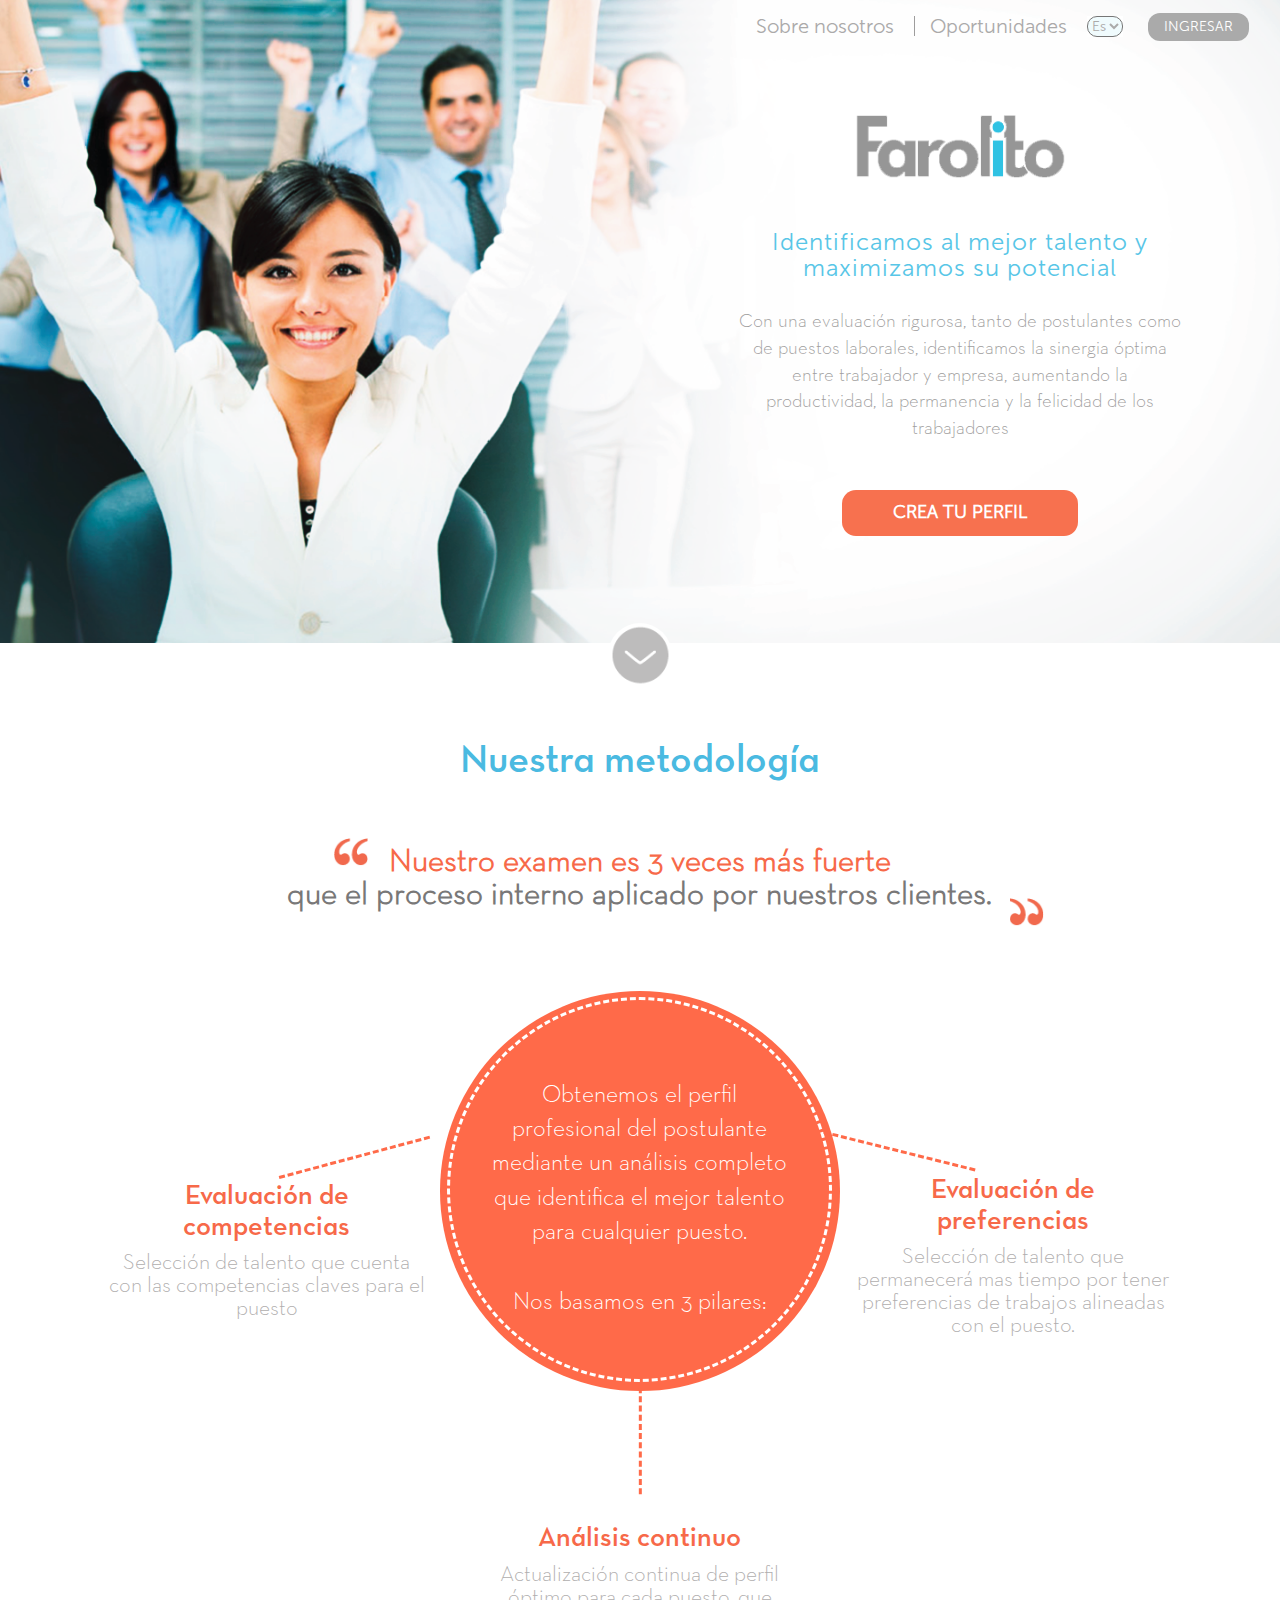
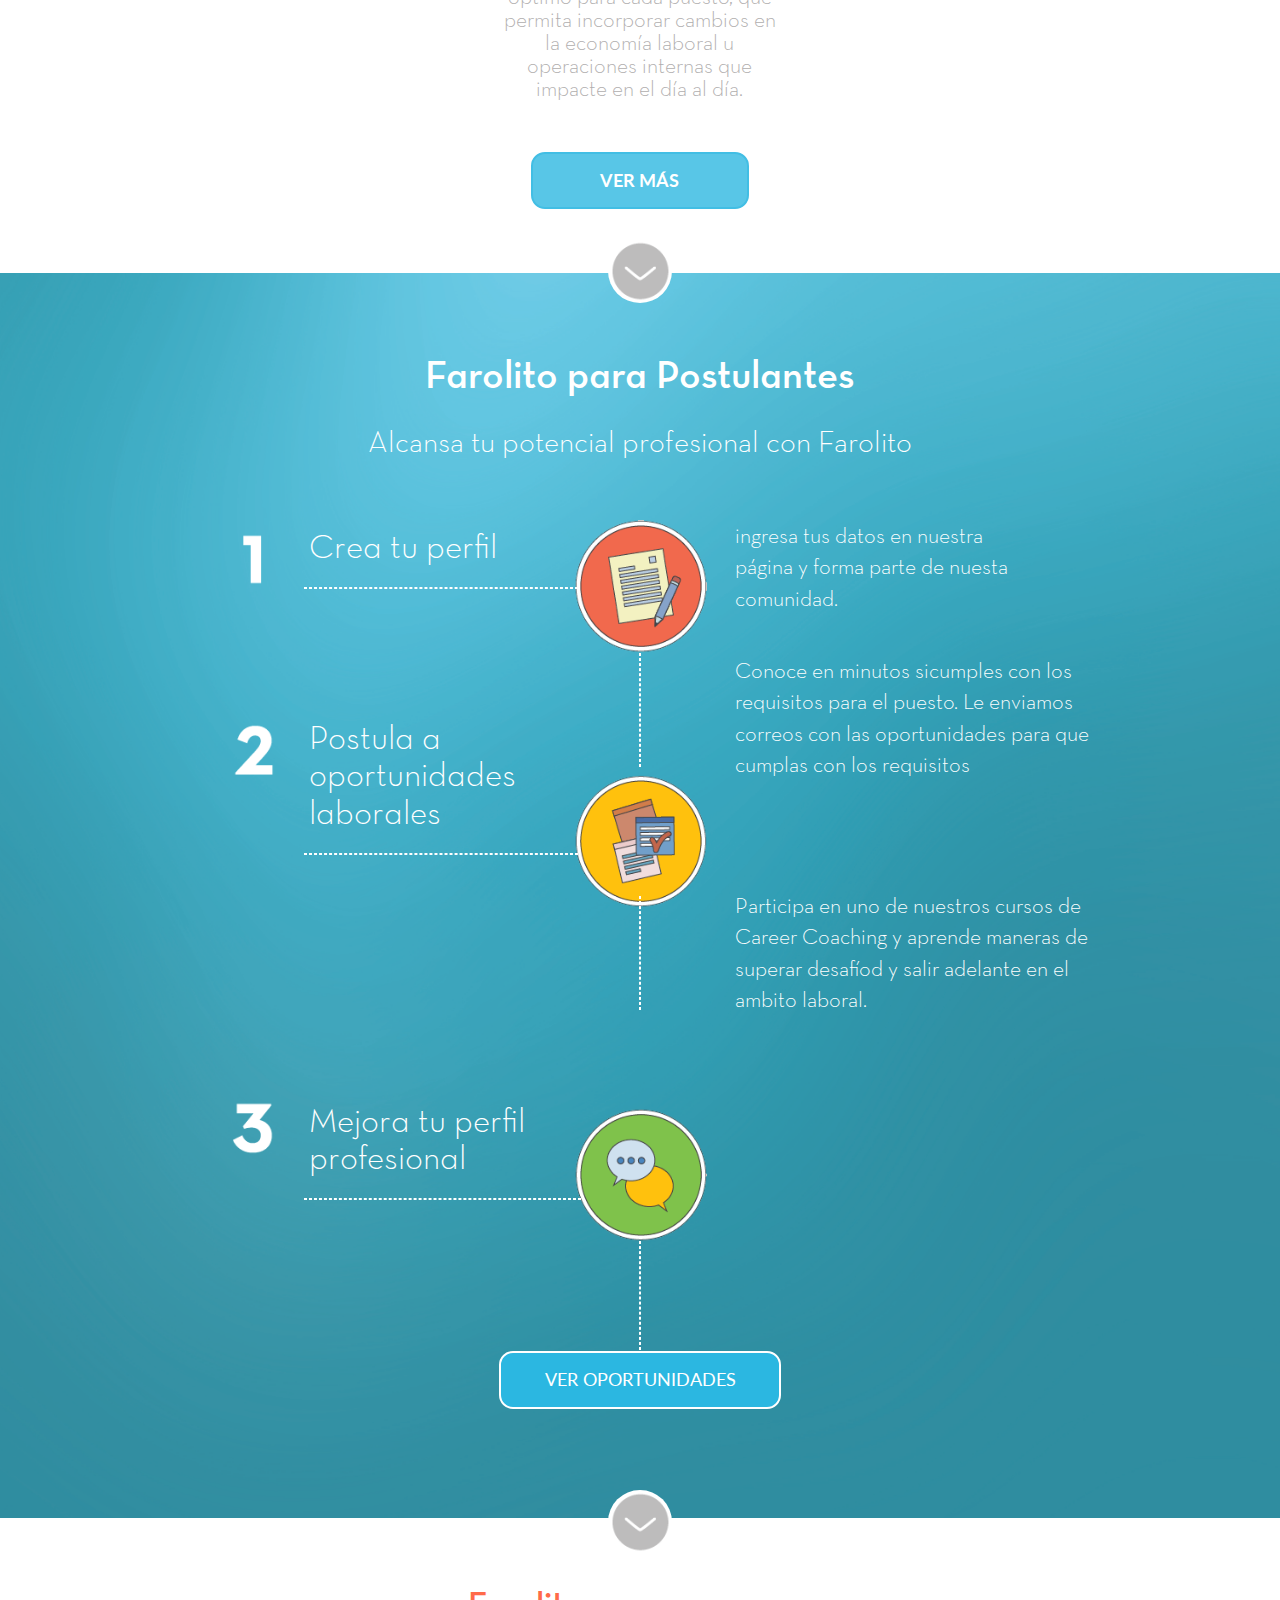
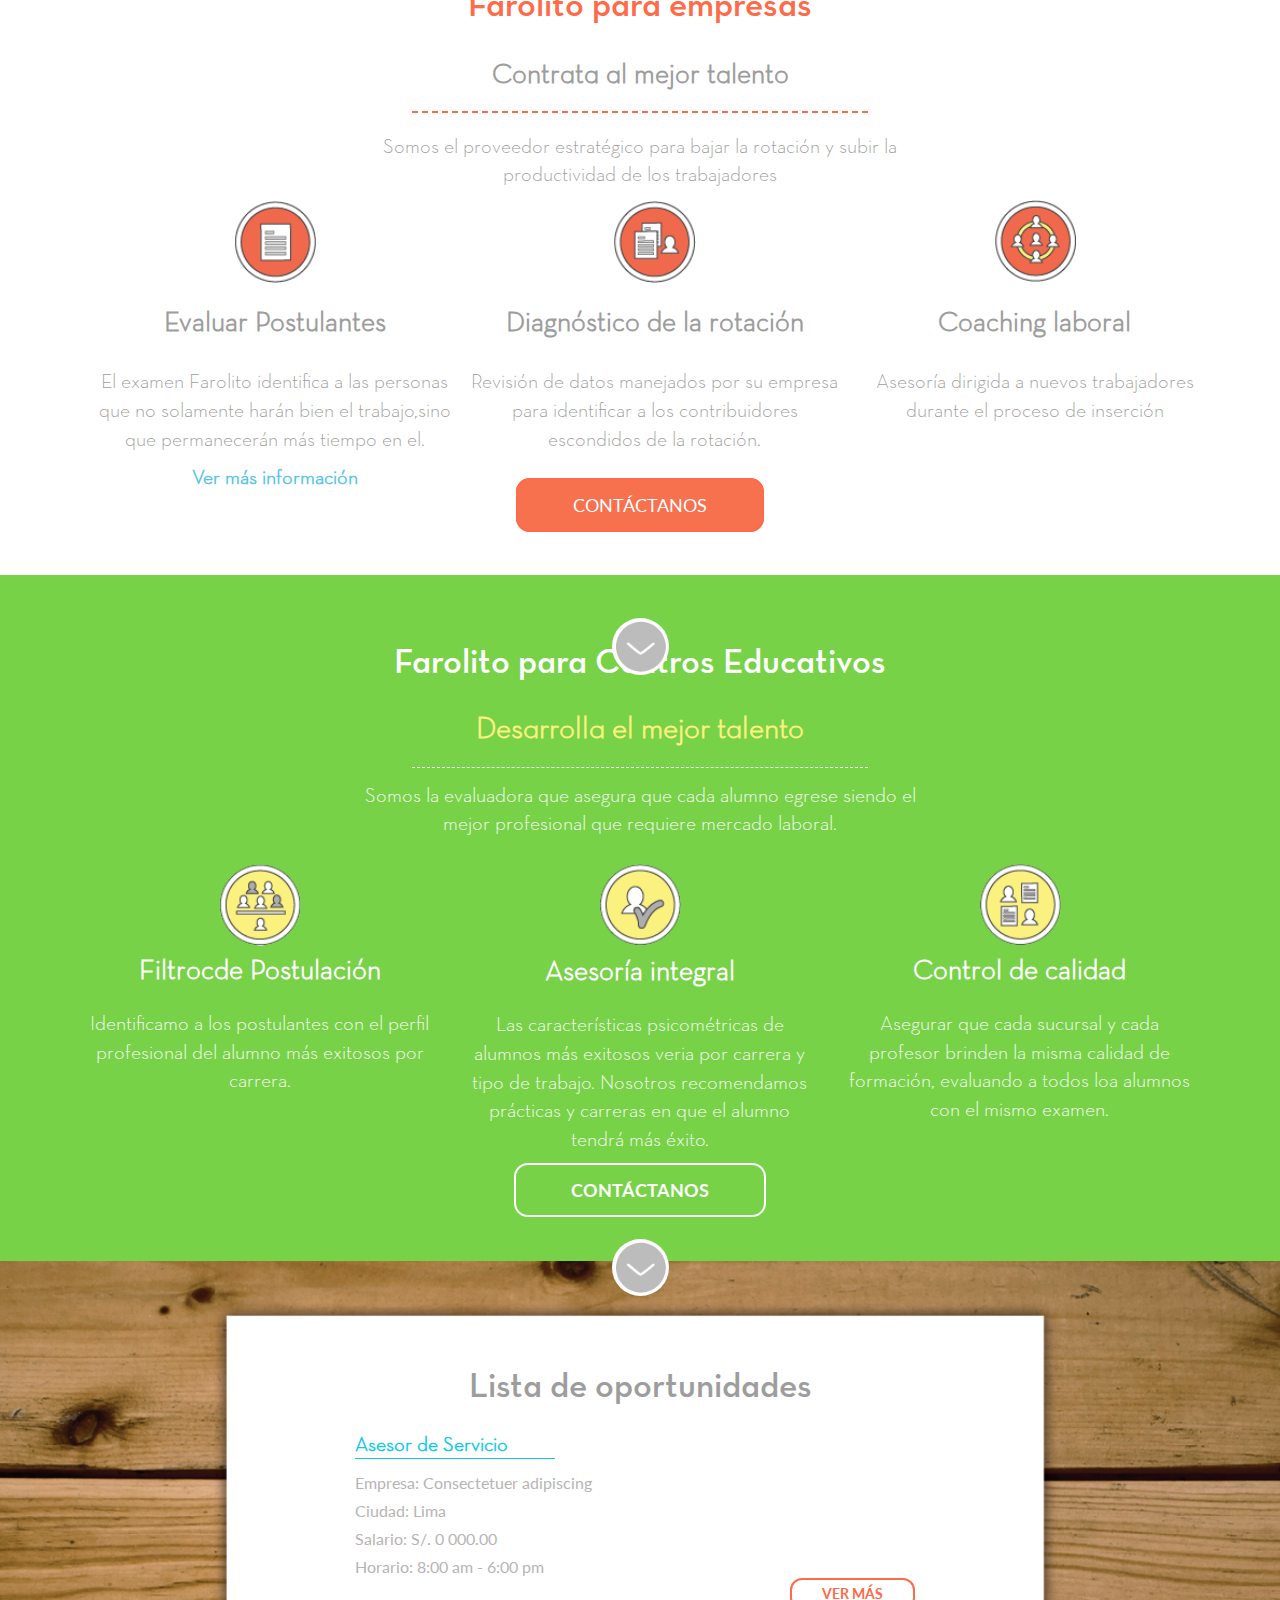
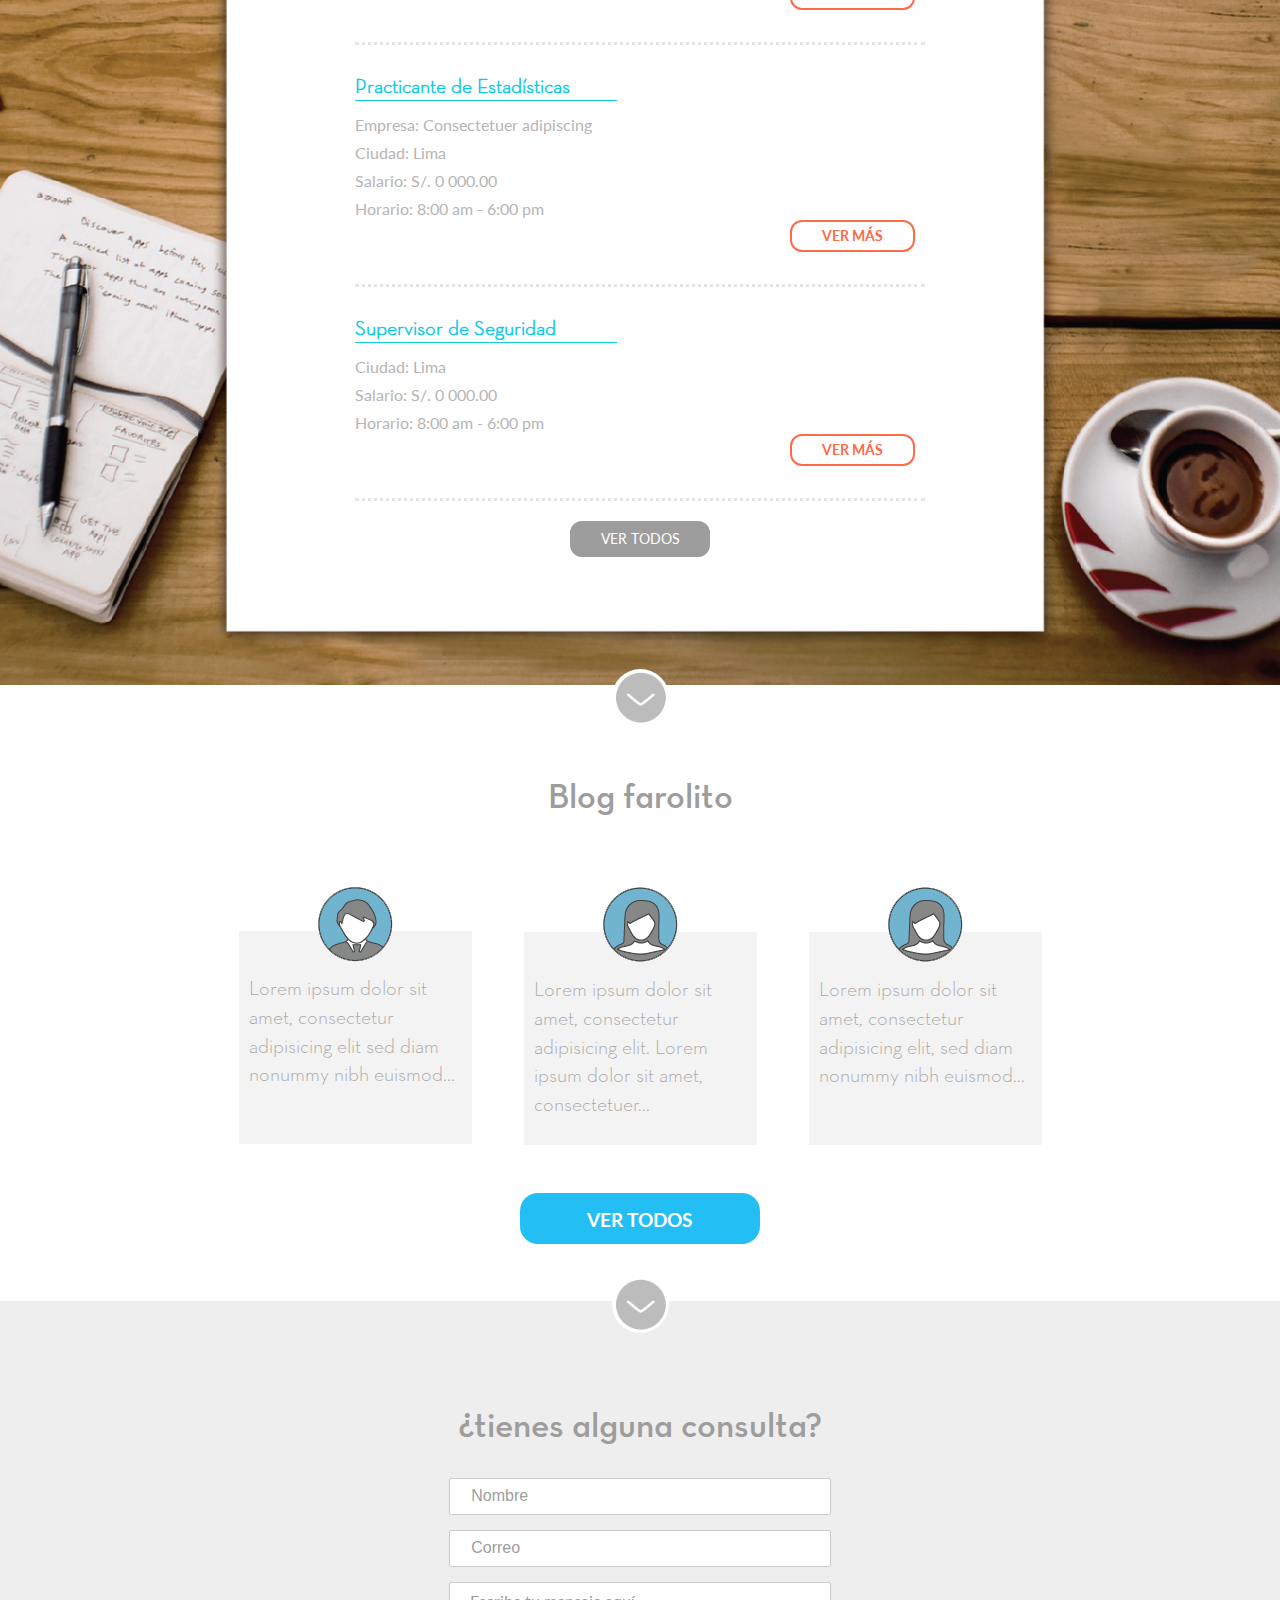
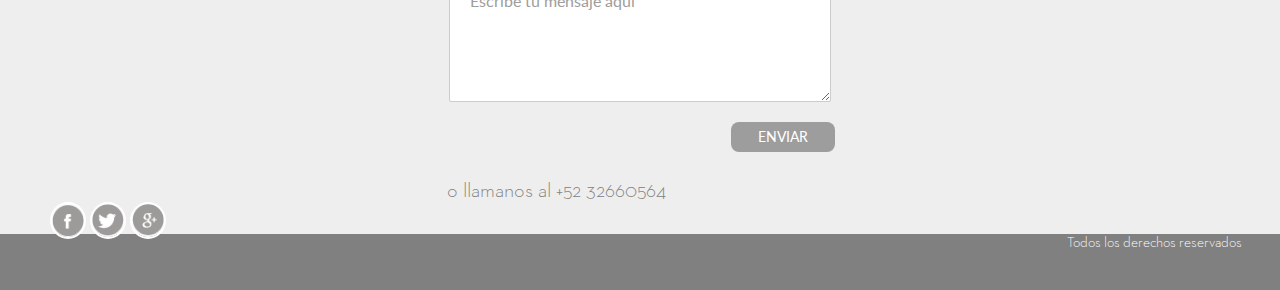
==== commit cdc6f6ff: "cambios" ====
--- a/desktop/Farolito-master/farolito/index.html
+++ b/desktop/Farolito-master/farolito/index.html
@@ -87,7 +87,7 @@
 		<!-- metodología -->
 			<section id="metodologia"class="metodologia text-center">
 				<h2 class="subtitulos">Nuestra metodología</h2>
-				<div class="row ">
+				<div class="row subtitulo-comillas">
 					<div class="col-md-1 col-sm-1 hidden-xs comilla-izquierda">
 						<img src="iconos/iconos-17.png">
 					</div>	
@@ -128,7 +128,7 @@
 						<div class="pilar-2">
 							<h3>Análisis continuo</h3>
 							<span>Actualización continua de perfil óptimo para cada puesto, que permita incorporar cambios en la economía laboral u operaciones internas que impacte en el día al día.</span>
-							<div class="boton-metodlogia hidden-xs">VER MÁS</div>
+							<div class="boton-metodologia hidden-xs">VER MÁS</div>
 						</div>
 					</div>
 					<div class="line-metodo hidden-sm hidden-md hidden-lg"></div>
@@ -206,7 +206,7 @@
 						</div>
 					</div>
 				</div>
-				<div class="boton-naranja hidden-xs">VER OPORTUNIDADES</div>
+				<div class="boton-postulantes hidden-xs">VER OPORTUNIDADES</div>
 				<div class="arrow-homepage-postulantes text-center hidden-xs">
 					<a href="#empresas">
 						<img src="iconos/iconos-15.png">
@@ -225,25 +225,27 @@
 						<p class="hidden-xs">Somos el proveedor estratégico para bajar la rotación y subir la productividad de los trabajadores</p>
 					</div>
 				</div>
-				<div class="row empresas">
-					<div class="col-sm-4 fa-empresas">
-						<img src="iconos/iconos-03.png">
-						<h5>Evaluar Postulantes</h5>
-						<p>El examen Farolito identifica a las personas que no solamente harán bien el trabajo,sino que permanecerán más tiempo en el.</p>
-						<span>Ver más información</span>
-					</div>
-					<div class="col-sm-4 fa-empresas">
-						<img src="iconos/iconos-04.png">
-						<h5>Diagnóstico de la rotación</h5>
-						<p>Revisión de datos manejados por su empresa para identificar a los contribuidores escondidos de la rotación.</p>
-					</div>
-					<div class="col-sm-4 fa-empresas">
-						<img src="iconos/iconos-05.png">
-						<h5>Coaching laboral</h5>
-						<p>Asesoría dirigida a nuevos trabajadores durante el proceso de inserción</p>
-					</div>
-				</div>
-				<a href=""class="btn3">CONTÁCTANOS</a>
+				<div class="container">
+					<div class="row empresas">
+						<div class="col-sm-4 fa-empresas">
+							<img src="iconos/iconos-03.png">
+							<h5>Evaluar Postulantes</h5>
+							<p>El examen Farolito identifica a las personas que no solamente harán bien el trabajo,sino que permanecerán más tiempo en el.</p>
+							<span>Ver más información</span>
+						</div>
+						<div class="col-sm-4 fa-empresas">
+							<img src="iconos/iconos-04.png">
+							<h5>Diagnóstico de la rotación</h5>
+							<p>Revisión de datos manejados por su empresa para identificar a los contribuidores escondidos de la rotación.</p>
+						</div>
+						<div class="col-sm-4 fa-empresas">
+							<img src="iconos/iconos-05.png">
+							<h5>Coaching laboral</h5>
+							<p>Asesoría dirigida a nuevos trabajadores durante el proceso de inserción</p>
+						</div>
+					</div>
+				</div>
+				<a href=""class="boton-empresas">CONTÁCTANOS</a>
 					<div class="arrow-homepage-empresas text-center hidden-xs">
 						<a href="#educativos">
 							<img src="iconos/iconos-15.png">
@@ -281,7 +283,7 @@
 							<p>Asegurar que cada sucursal y cada profesor brinden la misma calidad de formación, evaluando a todos loa alumnos con el mismo examen.</p>
 						</div>
 					</div>
-					<a href=""class="btn4">CONTÁCTANOS</a>
+					<a href=""class="boton-educativos">CONTÁCTANOS</a>
 					<div class="arrow-homepage-educativas text-center hidden-xs">
 						<a href="#oportunidades">
 							<img src="iconos/iconos-15.png">
--- a/desktop/Farolito-master/farolito/stylesheets/main.css
+++ b/desktop/Farolito-master/farolito/stylesheets/main.css
@@ -5522,6 +5522,9 @@
 /*========================================
 =             APP CUSTOM                 =
 ========================================*/
+html, head, body {
+  width: 100%; }
+
 @font-face {
   font-family: NeutraTextlight;
   src: url(../Fuente/TitularesNeutratext/NeutraTextlight.otf); }
@@ -5534,24 +5537,107 @@
 @font-face {
   font-family: NeutraTextlightt;
   src: url(../Fuente/TitularesNeutratext/NeutraTextlightt.otf); }
-html, head, body {
-  width: 100%; }
+h1, nav, .boton-perfil, p {
+  font-family: "MuseoSans", sans-serif; }
+
+h2, h3 {
+  font-family: "NeutraTextsub", sans-serif; }
+
+span, p, h5, li input {
+  font-family: "NeutraTextlightt", sans-serif; }
+
+h4 {
+  font-family: "NeutraTextlight", sans-serif; }
+
+.boton-perfil {
+  background-color: #F7714F;
+  color: #fff;
+  width: 65%;
+  margin: 0 auto;
+  border: #FF6A49;
+  border-radius: 14px;
+  font-size: 18px;
+  padding-top: 14px;
+  padding-bottom: 14px;
+  margin-top: 50px;
+  text-decoration: none;
+  width: 37%;
+  display: inline-block;
+  padding-top: 10px;
+  padding-bottom: 10px;
+  margin-top: 20px;
+  font-weight: bold; }
+
+.boton-metodologia {
+  background-color: #58C6E7;
+  color: #fff;
+  width: 65%;
+  margin: 0 auto;
+  border: #fff;
+  border-radius: 14px;
+  font-size: 18px;
+  padding-top: 14px;
+  padding-bottom: 14px;
+  margin-top: 50px;
+  width: 75%;
+  position: relative;
+  border: 2px solid #42bee4;
+  font-weight: bold; }
+
+.boton-postulantes {
+  background-color: #2bb7e1;
+  color: #fff;
+  width: 65%;
+  margin: 0 auto;
+  border: #fff;
+  border-radius: 14px;
+  font-size: 18px;
+  padding-top: 14px;
+  padding-bottom: 14px;
+  margin-top: 50px;
+  width: 22%;
+  position: relative;
+  top: 275px;
+  border: 2px solid white; }
+
+.boton-empresas {
+  background-color: #F7714F;
+  color: #fff;
+  width: 65%;
+  margin: 0 auto;
+  border: #fff;
+  border-radius: 14px;
+  font-size: 18px;
+  padding-top: 14px;
+  padding-bottom: 14px;
+  margin-top: 50px;
+  padding-left: 55px;
+  padding-right: 55px;
+  top: 60px;
+  border: 2px solid #FF6A49;
+  text-decoration: none; }
+
+.boton-educativos {
+  background-color: #77d248;
+  color: #fff;
+  width: 65%;
+  margin: 0 auto;
+  border: #fff;
+  border-radius: 14px;
+  font-size: 18px;
+  padding-top: 14px;
+  padding-bottom: 14px;
+  margin-top: 50px;
+  text-decoration: none;
+  border: 2px solid white;
+  padding-left: 55px;
+  padding-right: 55px;
+  margin: 12px 0px 80px;
+  font-weight: bold; }
 
 body > .container-fluid {
   padding: 0px;
   margin: 0px; }
-
-h1, nav, .boton-perfil, p {
-  font-family: "MuseoSans", sans-serif; }
-
-h2, h3 {
-  font-family: "NeutraTextsub", sans-serif; }
-
-span, p, h5, li input {
-  font-family: "NeutraTextlightt", sans-serif; }
-
-h4 {
-  font-family: "NeutraTextlight", sans-serif; }
 
 .col-md-1-5 {
   position: relative;
@@ -5563,10 +5649,6 @@
       float: left;
       width: 12.5%; } }
 
-.row {
-  margin: 0px;
-  padding: 0px; }
-
 .navbar {
   background-color: transparent;
   transition: 0.8s ease-in-out; }
@@ -5593,17 +5675,11 @@
   margin-top: 7px;
   visibility: hidden; }
 
-.boton-perfil {
-  visibility: visible; }
-
 .logo-nav.scroll {
   visibility: visible; }
 
 .nav-home {
   margin: 0px; }
-
-.navbar-default .navbar-nav > li > a {
-  color: #ABAAAA; }
 
 nav .navbar-nav li a {
   font-size: 20px; }
@@ -5626,7 +5702,8 @@
     padding: 10px; }
   .navbar-default .navbar-nav > li > a {
     padding-top: 0px;
-    padding-bottom: 0px; }
+    padding-bottom: 0px;
+    color: #ABAAAA; }
   .navbar-default .container-fluid > .navbar-header {
     margin-right: 0px;
     margin-left: 0px; }
@@ -5640,47 +5717,32 @@
     color: white;
     padding: 4px 16px; }
 
+.boton-perfil {
+  visibility: visible; }
+
 /*fin de menu*/
 .homepage {
   background-image: url(../img/img-home.png);
   display: table;
   height: 643px;
-  /*width: 100%;*/
+  width: 100%;
   background-size: cover; }
-
-.logo img {
-  width: 33%;
-  padding-top: 64px;
-  padding-bottom: 30px; }
-
-.inicio-home {
-  padding-left: 84px;
-  padding-right: 84px; }
-
-.lema h1 {
-  letter-spacing: 1px;
-  font-size: 24px;
-  color: #58C6E7; }
-
-.descripcion p {
-  font-size: 18px;
-  color: #9E9D9D;
-  margin-top: 21px;
-  margin-bottom: 11px;
-  line-height: 1.4; }
-
-.boton-perfil {
-  padding: 10px 46px;
-  text-decoration: none;
-  border: 1px solid #FF6A49;
-  border-radius: 15px;
-  background-color: #F7714F;
-  color: white;
-  display: inline-block;
-  padding-top: 10px;
-  padding-bottom: 10px;
-  margin-top: 20px;
-  font-weight: bold; }
+  .homepage .logo img {
+    width: 33%;
+    padding-top: 64px;
+    padding-bottom: 30px; }
+  .homepage .inicio-home {
+    padding-left: 84px;
+    padding-right: 84px; }
+  .homepage .lema h1 {
+    letter-spacing: 1px;
+    font-size: 24px;
+    color: #58C6E7; }
+  .homepage .descripcion p {
+    font-size: 19px;
+    color: #9E9D9D;
+    padding: 18px 13px;
+    line-height: 1.4; }
 
 .boton-perfil:hover {
   color: #fff;
@@ -5691,247 +5753,136 @@
 
 .arrow-homepage {
   position: relative;
-  top: 152px;
+  top: 87px;
   margin: 0 auto; }
   .arrow-homepage img {
     transition: 0.8s ease-in-out;
     border-radius: 50%;
     width: 5%;
-    top: -6px;
     position: relative; }
 
-/*metodologia*/
-.hover-metodologia img {
-  position: absolute;
-  top: 196px;
-  right: 143px;
-  width: 44%; }
-
-.hover-metodologia h2 {
-  color: gray; }
+/*METODOLOGIA*/
+.metodologia .subtitulos {
+  color: #4ABAE1;
+  font-size: 40px;
+  margin-bottom: 73px;
+  margin-top: 7.5%; }
+.metodologia .subtitulo-comillas .comilla-izquierda {
+  left: 297px;
+  top: -18; }
+  .metodologia .subtitulo-comillas .comilla-izquierda img {
+    width: 33%; }
+.metodologia .subtitulo-comillas .comilla-derecha {
+  padding-top: 42px;
+  right: 200px;
+  position: relative; }
+  .metodologia .subtitulo-comillas .comilla-derecha img {
+    width: 33%; }
+.metodologia .metodo-intro {
+  line-height: 12px; }
+  .metodologia .metodo-intro p {
+    color: #f76949;
+    font-size: 32px;
+    font-weight: bold; }
+  .metodologia .metodo-intro h5 {
+    color: #797878;
+    font-size: 32px;
+    font-weight: bold; }
+.metodologia .pilares {
+  padding-top: 5%; }
+  .metodologia .pilares .circulo-externo {
+    background-color: #FF6A49;
+    width: 400px;
+    height: 400px;
+    border-radius: 50%;
+    padding: 0.6rem;
+    margin: 0 auto;
+    -webkit-transition: all 0.4s ease-in-out;
+    -moz-transition: all 0.4s ease-in-out;
+    -o-transition: all 0.4s ease-in-out;
+    -ms-transition: all 0.4s ease-in-out; }
+  .metodologia .pilares .circulo-externo:hover {
+    background-color: white; }
+  .metodologia .pilares .circulo-interno {
+    border-radius: 50%;
+    border: dashed 3px white;
+    width: 385px;
+    height: 385px;
+    padding: 3rem;
+    margin: 0 auto;
+    padding-top: 52px; }
+    .metodologia .pilares .circulo-interno p {
+      color: white;
+      padding: 26px 10px;
+      font-size: 24px; }
+    .metodologia .pilares .circulo-interno .circulo-p p {
+      color: white;
+      font-size: 22px;
+      padding: 0px;
+      font-size: 24px; }
+  .metodologia .pilares .circulo-interno:hover {
+    border: dashed 3px #FF6A49; }
+  .metodologia .pilares .boton-metodologia:hover {
+    background-color: #42bee4;
+    transition: 0.5s ease-in-out; }
+  .metodologia .pilares .hover-metodologia h2 {
+    color: gray; }
+  .metodologia .pilares .hover-metodologia img {
+    position: absolute;
+    top: 196px;
+    right: 143px;
+    width: 44%; }
+  .metodologia .pilares .line-pilar-vertical {
+    border-top: 3px dashed #FF6A49;
+    width: 25%;
+    margin: 0 auto;
+    margin-top: 48px;
+    transform: rotate(90deg);
+    margin-bottom: 81px; }
+  .metodologia .pilares .line-izquierda {
+    width: 156px;
+    height: 130px;
+    border-bottom: 3px dashed #FF6A49;
+    transform: rotate(-15deg);
+    left: 153px;
+    position: relative; }
+  .metodologia .pilares .line-derecha {
+    width: 156px;
+    height: 164px;
+    border-bottom: 3px dashed #FF6A49;
+    transform: rotate(374deg);
+    left: -12px;
+    position: relative; }
+  .metodologia .pilares .pilar-1 {
+    margin-top: 40px; }
+  .metodologia .pilares .pilar-2 {
+    padding: 0px 68px; }
+  .metodologia .pilares .pilar-1 span, .metodologia .pilares .pilar-2 span, .metodologia .pilares .pilar-3 span {
+    color: #b0aeae;
+    font-size: 22px;
+    line-height: 23px; }
+  .metodologia .pilares .pilar-1 h3, .metodologia .pilares .pilar-2 h3, .metodologia .pilares .pilar-3 h3 {
+    color: #f76949;
+    font-size: 28px; }
+.metodologia .arrow-homepage-metodolo {
+  position: relative;
+  top: 30px;
+  margin: 0 auto; }
+  .metodologia .arrow-homepage-metodolo img {
+    border-radius: 50%;
+    width: 5%; }
 
 .line-metodo {
   border: 1px dashed #f76949;
   width: 70%;
   margin: 0 auto; }
 
-.subtitulos {
-  color: #4ABAE1;
-  font-size: 40px;
-  margin-bottom: 73px;
-  margin-top: 7.5%; }
-
-.metodologia p {
-  color: #f76949;
-  font-size: 32px;
-  font-weight: bold; }
-
-.metodologia h5 {
-  color: #797878;
-  font-size: 32px;
-  font-weight: bold; }
-
-.metodo-intro {
-  line-height: 12px; }
-
-.comilla-izquierda {
-  left: 297px;
-  top: -18; }
-
-.comilla-izquierda img {
-  width: 33%; }
-
-.comilla-derecha {
-  padding-top: 42px;
-  right: 200px;
-  position: relative; }
-
-.comilla-derecha img {
-  width: 33%;
-  margin-top: 42px; }
-
-/*pilares*/
-.row.pilares {
-  margin-top: 60px; }
-
-.circulo-externo {
-  background-color: #FF6A49;
-  width: 400px;
-  height: 400px;
-  border-radius: 50%;
-  padding: 0.6rem;
-  margin: 0 auto;
-  -webkit-transition: all 0.4s ease-in-out;
-  -moz-transition: all 0.4s ease-in-out;
-  -o-transition: all 0.4s ease-in-out;
-  -ms-transition: all 0.4s ease-in-out; }
-
-.circulo-externo:hover {
-  background-color: white; }
-
-.circulo-interno {
-  border-radius: 50%;
-  border: dashed 3px white;
-  width: 385px;
-  height: 385px;
-  padding: 3rem;
-  margin: 0 auto;
-  padding-top: 52px;
-  /*-webkit-transform: scale(0.8);*/ }
-
-.circulo-interno:hover {
-  border: dashed 3px #FF6A49; }
-
-.circulo-interno p {
-  color: white;
-  padding: 26px 10px;
-  font-size: 24px; }
-
-.circulo-p p {
-  color: white;
-  font-size: 22px;
-  padding: 0px;
-  font-size: 24px; }
-
-.pilares {
-  padding-top: 5%; }
-
-.col-sm-3.pilar-1 {
-  margin-top: 40px; }
-
-.pilar-1 h3,
-.pilar-2 h3 {
-  color: #f76949;
-  font-size: 28px; }
-
-.pilar-1 span,
-.pilar-2 span {
-  color: #b0aeae;
-  font-size: 22px;
-  line-height: 23px; }
-
-.pilar-2 {
-  padding: 0px 68px; }
-
-.line-pilar-vertical {
-  border-top: 3px dashed #FF6A49;
-  width: 25%;
-  margin: 0 auto;
-  margin-top: 48px;
-  transform: rotate(90deg);
-  margin-bottom: 81px; }
-
-.pilar-3 h3 {
-  color: #f76949;
-  padding-left: 7px;
-  font-size: 28px; }
-
-.pilar-3 {
-  color: #b0aeae; }
-  .pilar-3 span {
-    font-size: 22px;
-    line-height: 23px; }
-
-.line-izquierda {
-  width: 156px;
-  height: 130px;
-  border-bottom: 3px dashed #FF6A49;
-  transform: rotate(-15deg);
-  left: 153px;
-  position: relative; }
-
-.line-derecha {
-  width: 156px;
-  height: 164px;
-  border-bottom: 3px dashed #FF6A49;
-  transform: rotate(374deg);
-  left: -12px;
-  position: relative; }
-
-.boton-metodlogia:hover {
-  background-color: #42bee4;
-  transition: 0.5s ease-in-out; }
-
-.boton-metodlogia {
-  background-color: #58C6E7;
-  color: #fff;
-  width: 65%;
-  margin: 0 auto;
-  border: #fff;
-  border-radius: 19px;
-  font-size: 19px;
-  padding-top: 15px;
-  padding-bottom: 15px;
-  margin-top: 50px;
-  width: 75%;
-  position: relative;
-  border: 2px solid #42bee4; }
-
-.boton-naranja {
-  background-color: #2bb7e1;
-  color: #fff;
-  width: 65%;
-  margin: 0 auto;
-  border: #fff;
-  border-radius: 19px;
-  font-size: 19px;
-  padding-top: 15px;
-  padding-bottom: 15px;
-  margin-top: 50px;
-  width: 22%;
-  position: relative;
-  top: 275px;
-  border: 2px solid white; }
-
-.btn3 {
-  background-color: #F7714F;
-  color: #fff;
-  width: 65%;
-  margin: 0 auto;
-  border: #fff;
-  border-radius: 19px;
-  font-size: 19px;
-  padding-top: 15px;
-  padding-bottom: 15px;
-  margin-top: 50px;
-  padding-left: 55px;
-  padding-right: 55px;
-  top: 60px;
-  border: 2px solid #FF6A49;
-  text-decoration: none; }
-
-.btn4 {
-  background-color: #77d248;
-  color: #fff;
-  width: 65%;
-  margin: 0 auto;
-  border: #fff;
-  border-radius: 19px;
-  font-size: 19px;
-  padding-top: 15px;
-  padding-bottom: 15px;
-  margin-top: 50px;
-  text-decoration: none;
-  border: 2px solid white;
-  padding-left: 55px;
-  padding-right: 55px;
-  margin: 12px 0px 80px;
-  font-weight: bold; }
-
-.arrow-homepage-metodolo {
-  position: relative;
-  top: 30px;
-  margin: 0 auto; }
-  .arrow-homepage-metodolo img {
-    border-radius: 50%;
-    width: 5%; }
-
 /*Fin de metodolog├¡a*/
 /*farolito.postulantes*/
 .postulante-perfil {
   padding-bottom: 100px; }
 
-.oportunidad-perfil {
+#postulantes .oportunidad-perfil {
   padding-bottom: 100px; }
 
 .farolito-postulantes {
@@ -6058,14 +6009,14 @@
   left: 88px;
   top: 210px; }
 
-.boton-naranja:hover {
+.boton-postulantes:hover {
   border: 2px solid #1b8a8a;
   transition: 0.5s ease-in-out; }
 
 .img-postulantes-2 img {
   width: 70%;
   position: relative;
-  top: 112px; }
+  top: 120px; }
 
 .img-postulantes-3 img {
   width: 70%;
@@ -6114,7 +6065,7 @@
   font-size: 20px;
   font-weight: bold; }
 
-.btn3:hover {
+.boton-empresas:hover {
   color: #fff;
   background-color: #ff4016;
   border-color: #f12c00;
@@ -6173,7 +6124,7 @@
   font-size: 20px;
   font-weight: bold; }
 
-.btn4:hover {
+.boton-educativos:hover {
   color: #77d248;
   background-color: white;
   border-color: white;
@@ -6468,10 +6419,10 @@
   width: 65%;
   margin: 0 auto;
   border: red;
-  border-radius: 19px;
-  font-size: 19px;
-  padding-top: 15px;
-  padding-bottom: 15px;
+  border-radius: 14px;
+  font-size: 18px;
+  padding-top: 14px;
+  padding-bottom: 14px;
   margin-top: 50px; }
 
 .modal-content {
@@ -6614,11 +6565,8 @@
     left: 0px;
     top: -5px; }
 
-  .parrafo-2 {
-    top: -102px; }
-
-  .col-sm-4.parrafo-2.text-left {
-    margin-top: 120px; }
+  .parrafo-2 span {
+    margin-top: 5%; }
 
   .oportunidad-postulante-2 h4 {
     left: 0px;
